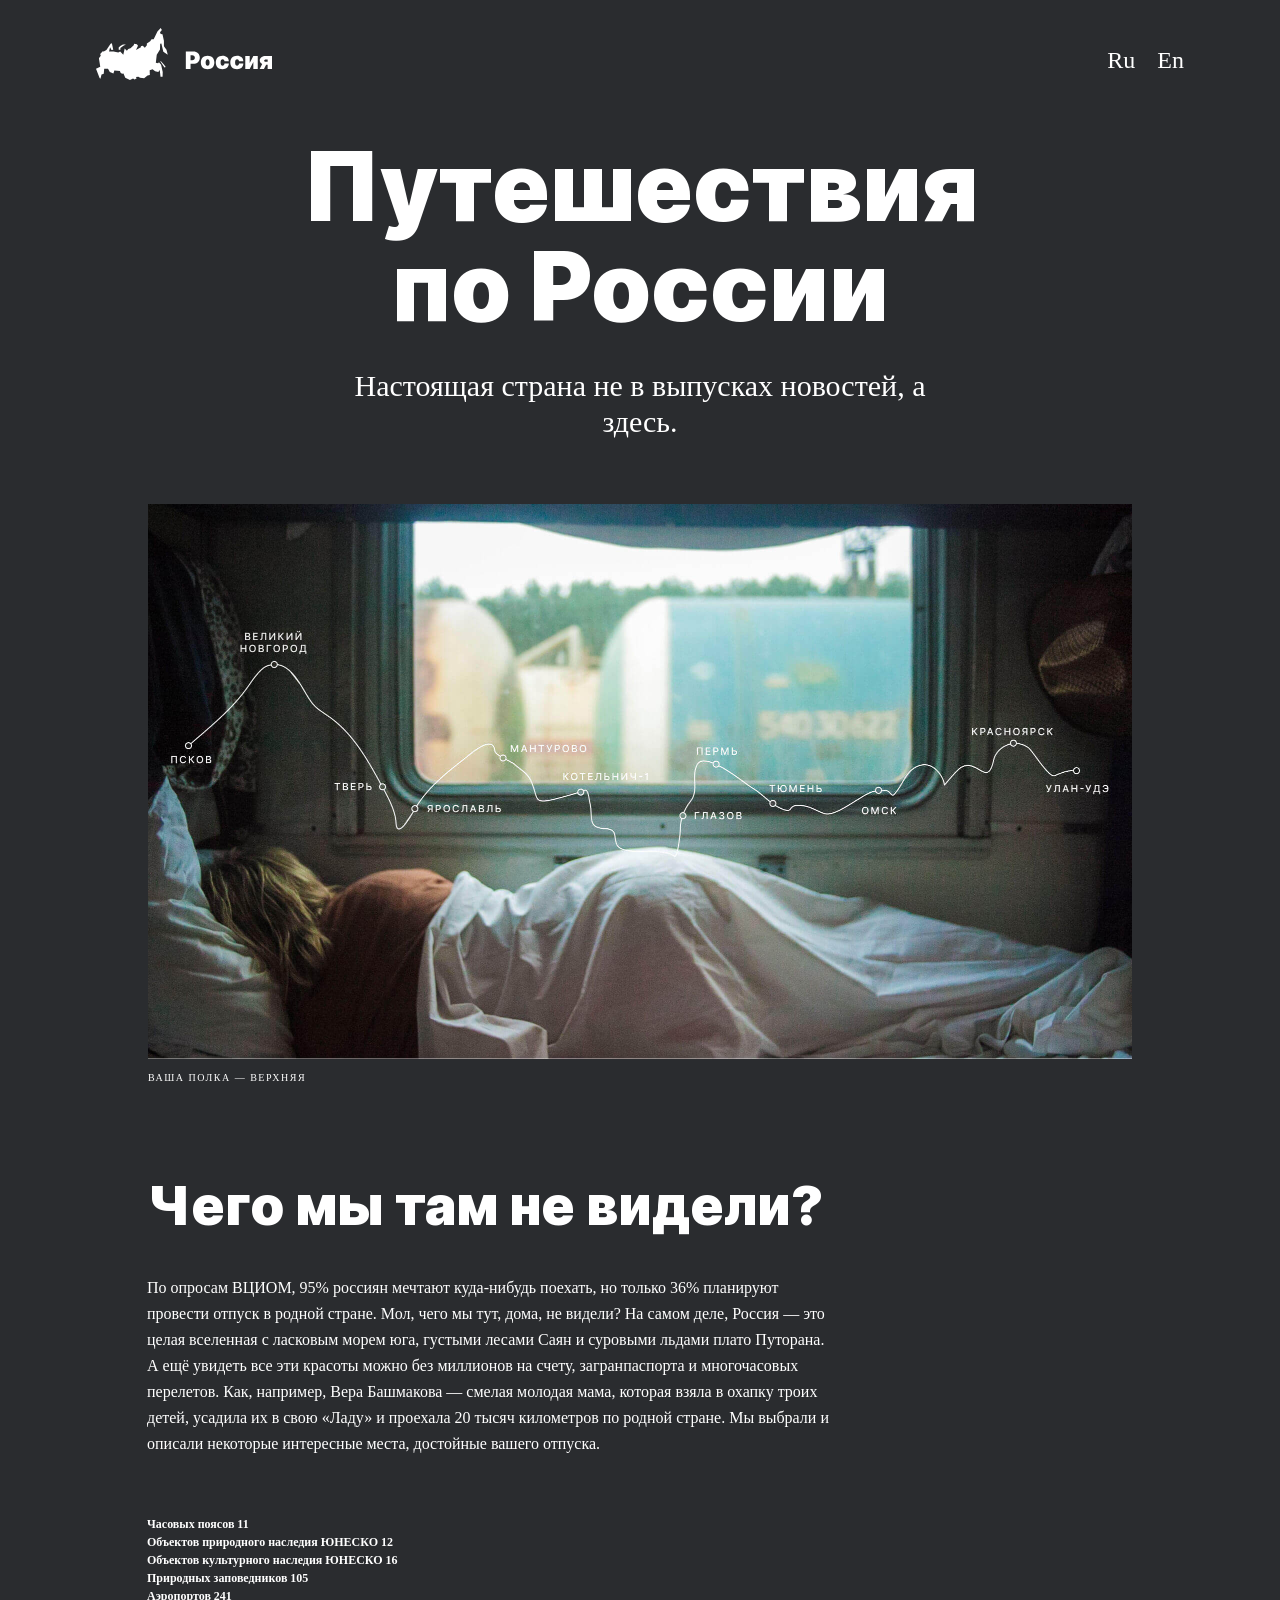
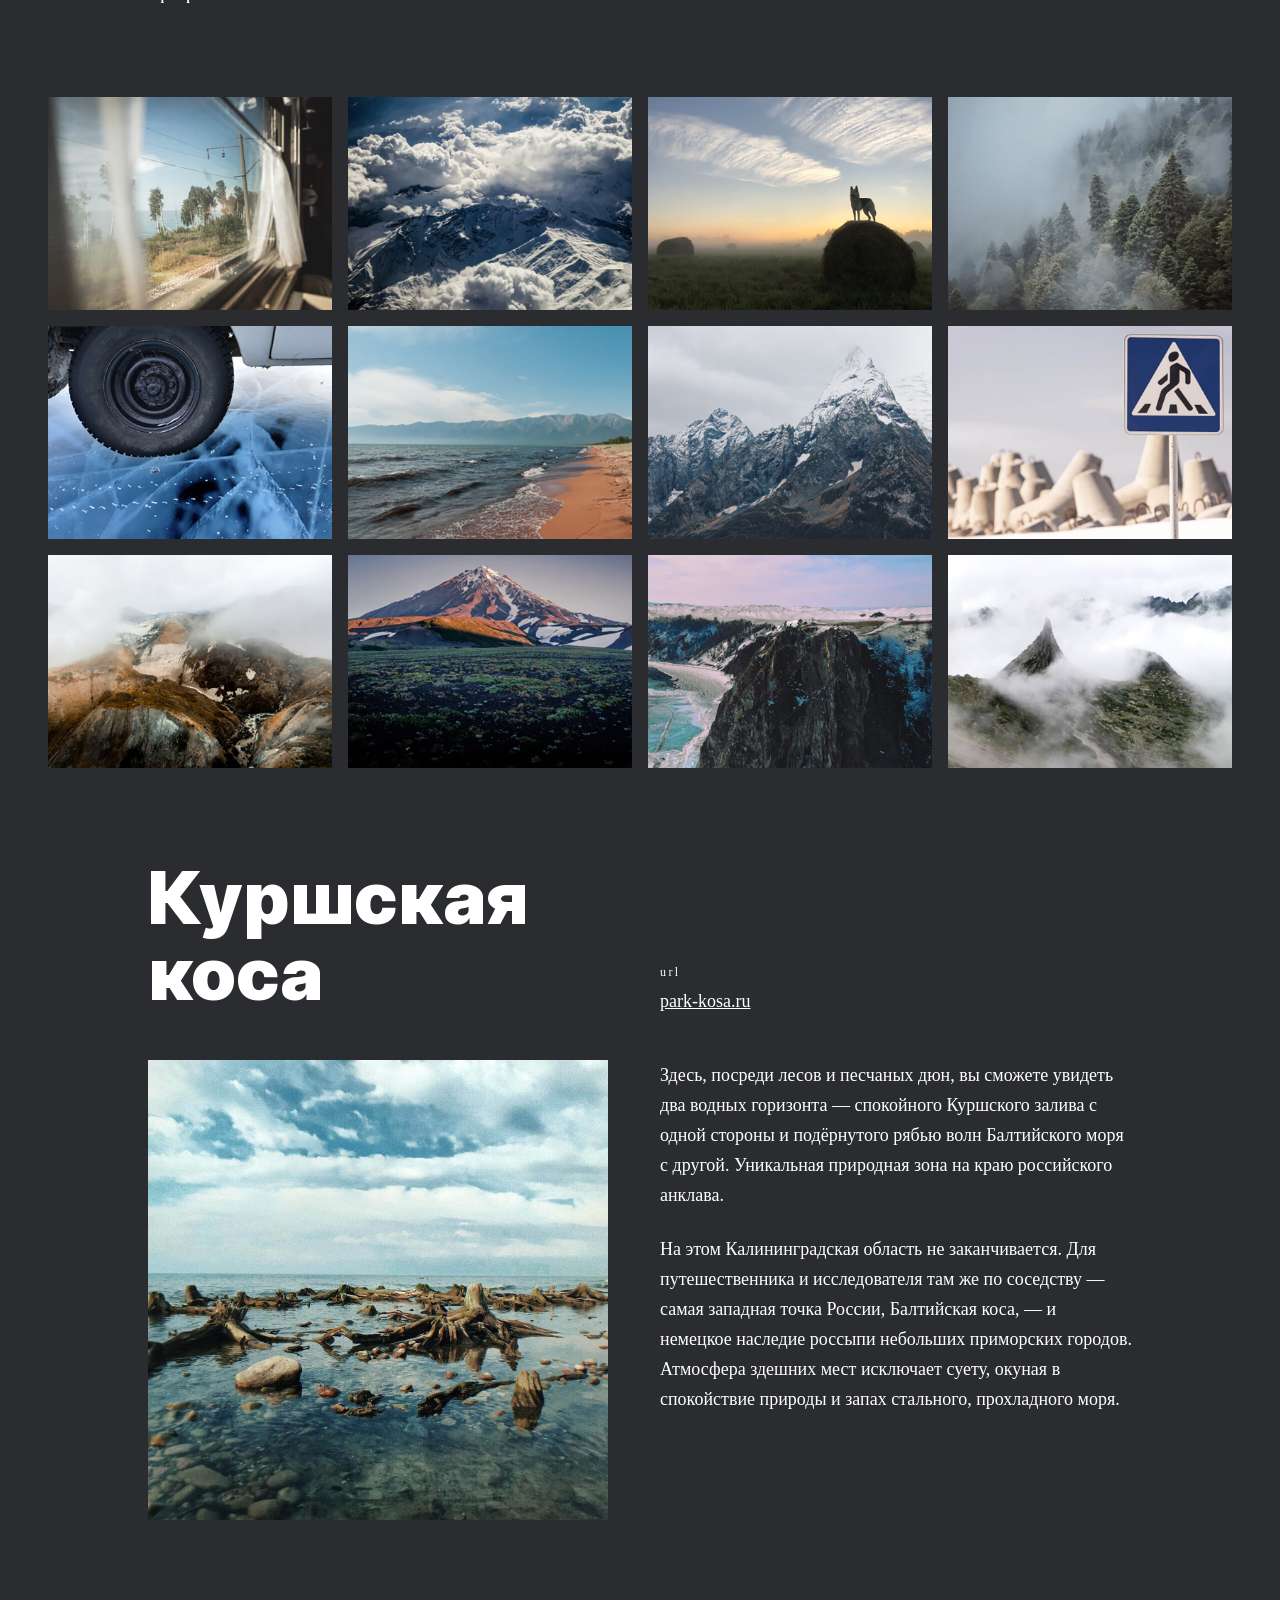
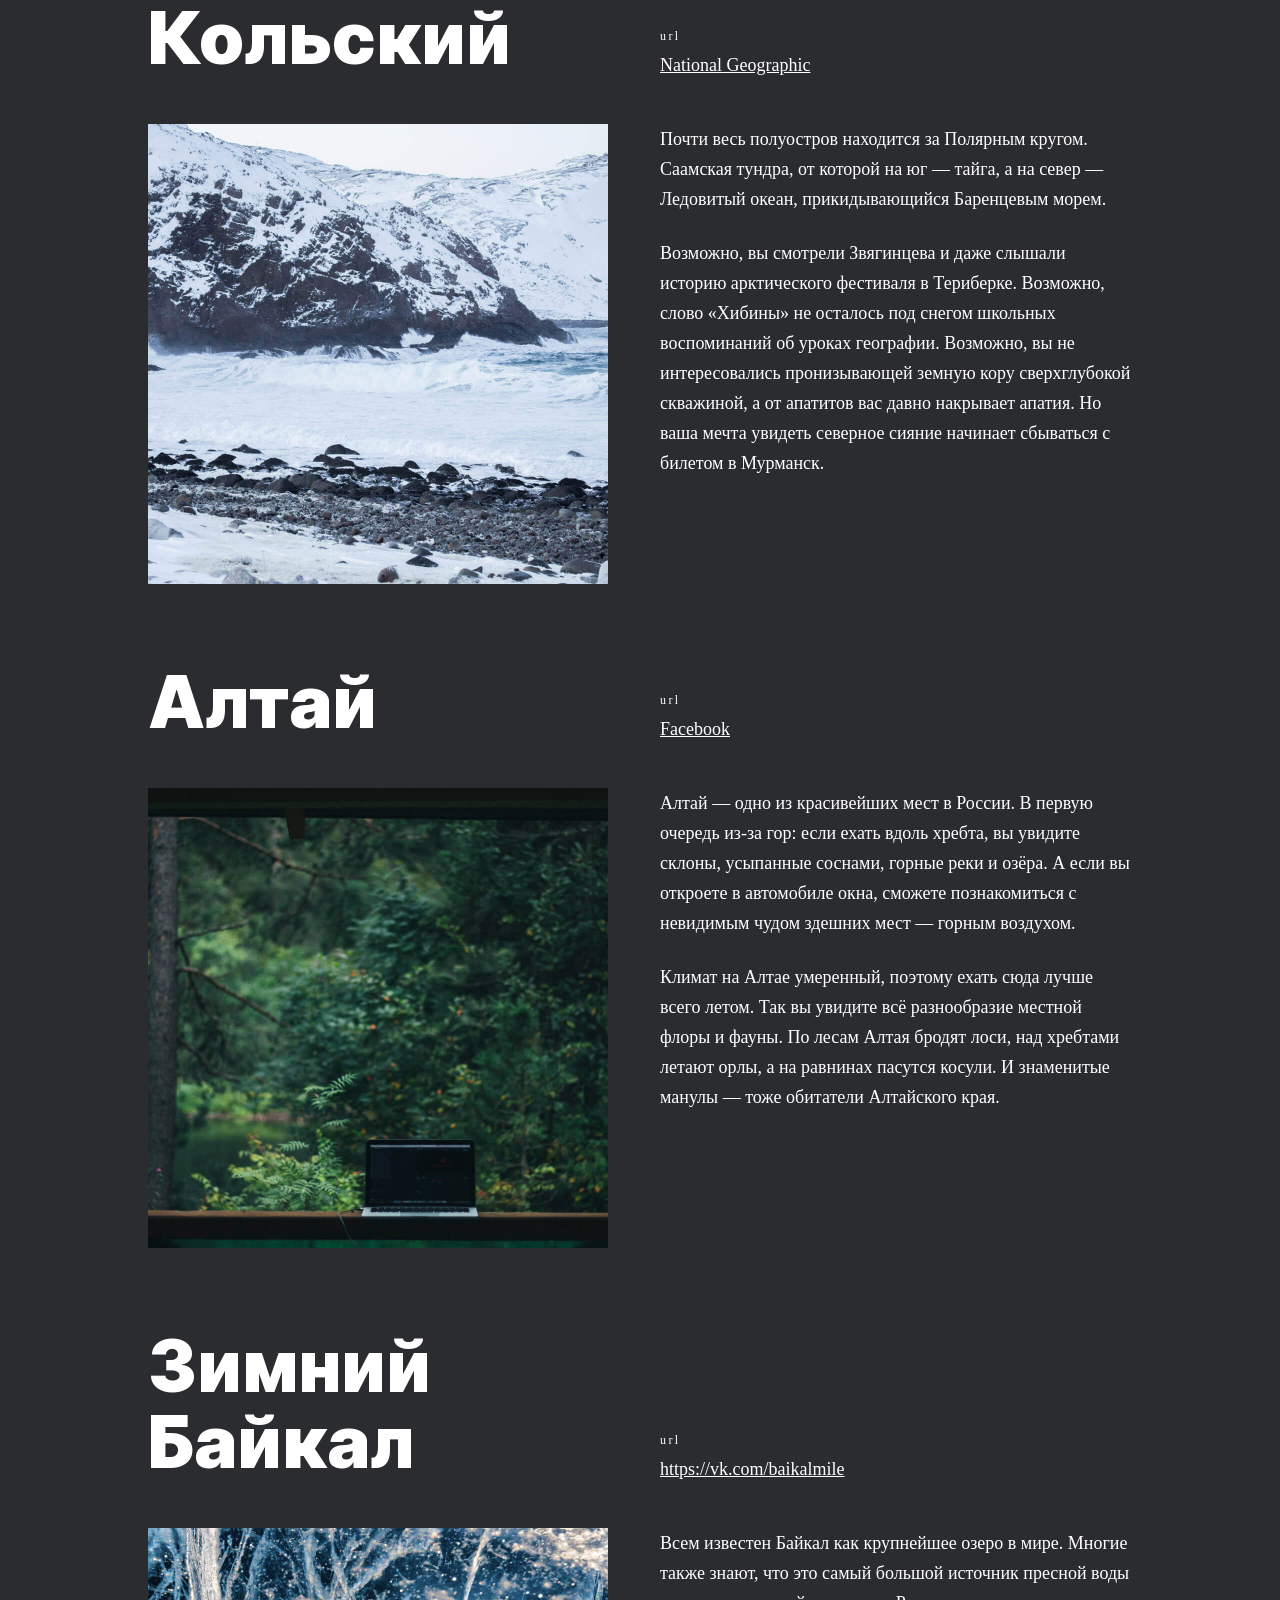
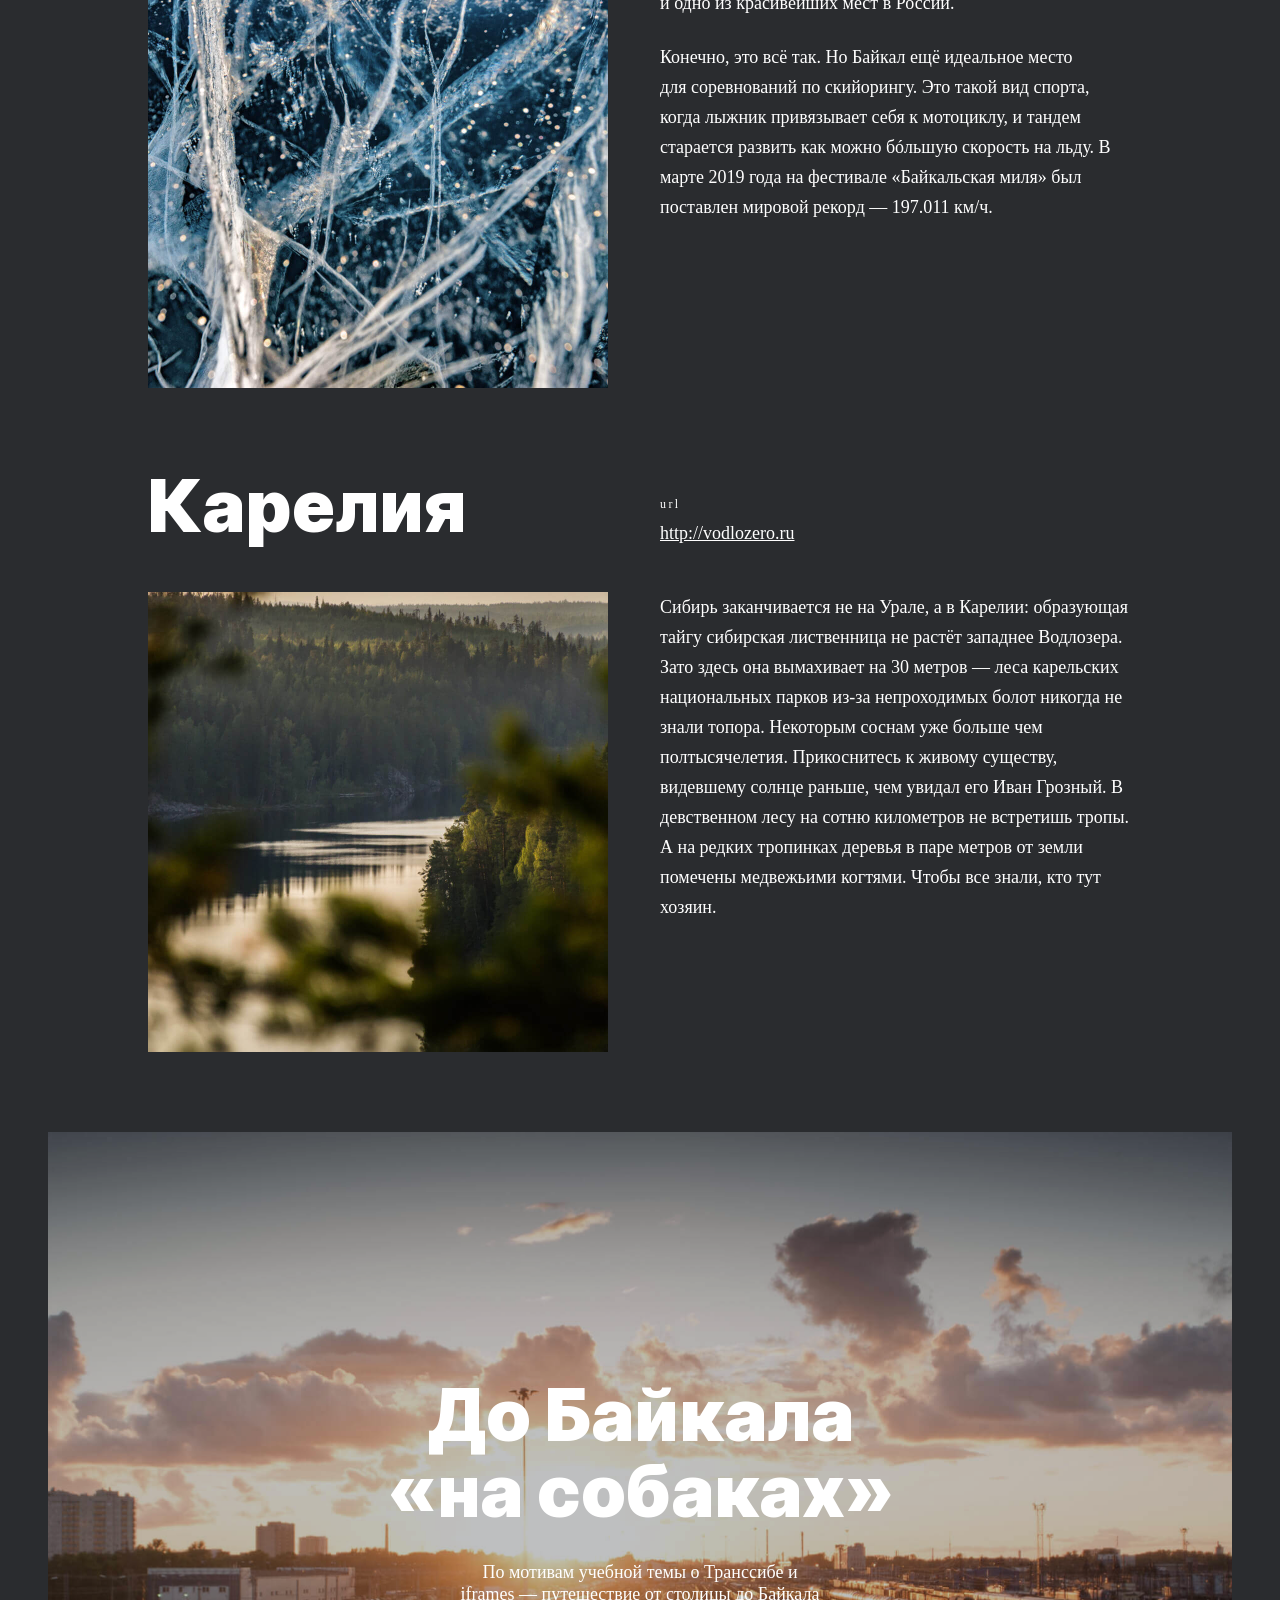
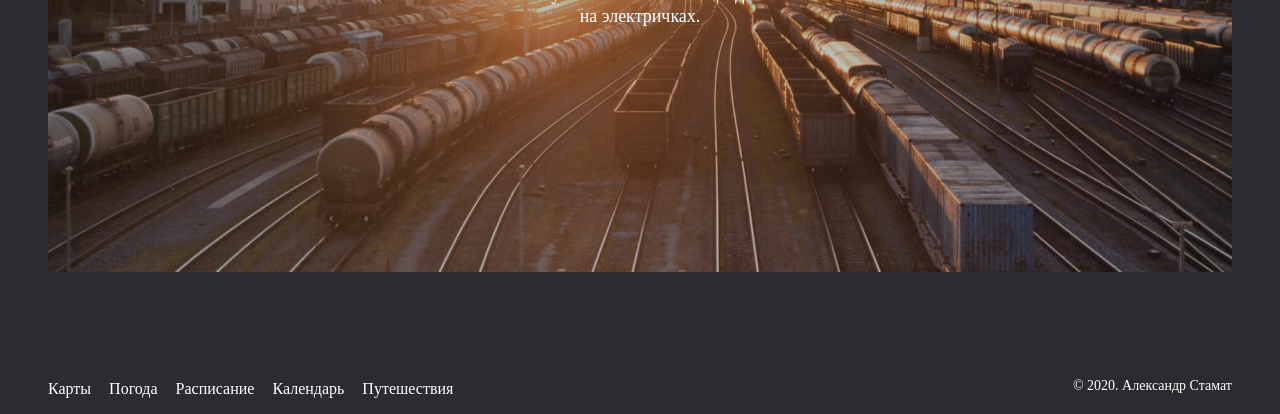
==== index.html @ 0b41b9a1 "finished the desktop version" ====
<!DOCTYPE html>
<html lang="ru">
<head>
  <meta charset="UTF-8">
  <meta name="viewport" content="width=device-width, initial-scale=1.0">
  <link rel="stylesheet" href="./pages/index.css">
  <title>Document</title>
</head>
<body >
  <div class="page">
    <header class="header">
      <img src="./images/header-logo.svg" alt="Россия" class="header__logo">
      <div class="header__lang-links">
        <a class="header__lang-link" href="#">Ru</a>
        <a class="header__lang-link" href="#">En</a>
      </div>
    </header>
    <section class="lead">
      <h1 class="lead__title">Путешествия по России</h1>
      <p class="lead__subtitle">Настоящая страна не в выпусках новостей, а здесь.</p>
      <img src="./images/lead-polka.jpg" alt="Карта" class="lead__image">
      <p class="lead__caption">ваша полка — верхняя</p>
    </section>
    <section class="intro">
      <h2 class="intro__title">Чего мы там не видели?</h2>
      <p class="intro__text">По опросам ВЦИОМ, 95% россиян мечтают куда-нибудь поехать, но только 36% планируют провести отпуск в родной стране. Мол, чего мы тут, дома, не видели? На самом деле, Россия — это целая вселенная с ласковым морем юга, густыми лесами Саян и суровыми льдами плато Путорана. А ещё увидеть все эти красоты можно без миллионов на счету, загранпаспорта и многочасовых перелетов. Как, например, Вера Башмакова — смелая молодая мама, которая взяла в охапку троих детей, усадила их в свою «Ладу» и проехала 20 тысяч километров по родной стране. Мы выбрали и описали некоторые интересные места, достойные вашего отпуска.</p>
      <ul class="intro__list">
        <li>Часовых поясов 11</li>
        <li>Объектов природного наследия ЮНЕСКО 12</li>
        <li>Объектов культурного наследия ЮНЕСКО 16</li>
        <li>Природных заповедников 105</li>
        <li>Аэропортов 241</li>
      </ul>
    </section>
    <section class="photo-grid">
      <img src="./images/1.jpg" alt="Поезд" class="photo-grid__item">
      <img src="./images/2.jpg" alt="Облака" class="photo-grid__item">
      <img src="./images/3.jpg" alt="Поле" class="photo-grid__item">
      <img src="./images/4.jpg" alt="Леса" class="photo-grid__item">
      <img src="./images/5.jpg" alt="Лед" class="photo-grid__item">
      <img src="./images/6.jpg" alt="Море" class="photo-grid__item">
      <img src="./images/7.jpg" alt="Снежные горы" class="photo-grid__item">
      <img src="./images/8.jpg" alt="Знак" class="photo-grid__item">
      <img src="./images/9.jpg" alt="Горы в тумане" class="photo-grid__item">
      <img src="./images/10.jpg" alt="Высокая гора" class="photo-grid__item">
      <img src="./images/11.jpg" alt="Байкал" class="photo-grid__item">
      <img src="./images/12.jpg" alt="Туман" class="photo-grid__item">
    </section>
    <section class="places">

      <article class="place">
          <h2 class="place__title">Куршская коса</h2>
          <div class="place__website">
            <p class="place__url-heading">url</p>
            <a class="place__link" href="http://park-kosa.ru">park-kosa.ru</a>
          </div>
          <img class="place__image" src="./images/place-kosa.jpg" alt="Коса">
          <div class="place__paragraphs">
            <p class="place__paragraph">Здесь, посреди лесов и песчаных дюн, вы сможете увидеть два водных горизонта — спокойного Куршского залива с одной стороны и подёрнутого рябью волн Балтийского моря с другой. Уникальная природная зона на краю российского анклава.</p>
            <p class="place__paragraph">На этом Калининградская область не заканчивается. Для путешественника и исследователя там же по соседству — самая западная точка России, Балтийская коса, — и немецкое наследие россыпи небольших приморских городов. Атмосфера здешних мест исключает суету, окуная в спокойствие природы и запах стального, прохладного моря.</p>
          </div>
      </article>
 
      <article class="place">
        <h2 class="place__title">Кольский</h2>
        <div class="place__website">
          <p class="place__url-heading">url</p>
          <a class="place__link" href="https://yourshot.nationalgeographic.com/photos/?keywords=kolskiy">National Geographic</a>
        </div>
        <img class="place__image" src="./images/place-kolsky.jpg" alt="Кольский">
        <div class="place__paragraphs">
          <p class="place__paragraph">Почти весь полуостров находится за Полярным кругом. Саамская тундра, от которой на юг — тайга, а на север — Ледовитый океан, прикидывающийся Баренцевым морем.</p>
          <p class="place__paragraph">Возможно, вы смотрели Звягинцева и даже слышали историю арктического фестиваля в Териберке. Возможно, слово «Хибины» не осталось под снегом школьных воспоминаний об уроках географии. Возможно, вы не интересовались пронизывающей земную кору сверхглубокой скважиной, а от апатитов вас давно накрывает апатия. Но ваша мечта увидеть северное сияние начинает сбываться с билетом в Мурманск.</p>
        </div>
      </article>

      <article class="place">
        <h2 class="place__title">Алтай</h2>
        <div class="place__website">
          <p class="place__url-heading">url</p>
          <a class="place__link" href="https://www.facebook.com/vera.bashmakova/posts/10156011613718822">Facebook</a>
        </div>
        <img class="place__image" src="./images/place-altai.jpg" alt="Алтай">
        <div class="place__paragraphs">
          <p class="place__paragraph">Алтай — одно из красивейших мест в России. В первую очередь из-за гор: если ехать вдоль хребта, вы увидите склоны, усыпанные соснами, горные реки и озёра. А если вы откроете в автомобиле окна, сможете познакомиться с невидимым чудом здешних мест — горным воздухом.</p>
          <p class="place__paragraph">Климат на Алтае умеренный, поэтому ехать сюда лучше всего летом. Так вы увидите всё разнообразие местной флоры и фауны. По лесам Алтая бродят лоси, над хребтами летают орлы, а на равнинах пасутся косули. И знаменитые манулы — тоже обитатели Алтайского края.</p>
        </div>
        
      </article>

      <article class="place">
        <h2 class="place__title">Зимний Байкал</h2>
        <div class="place__website">
          <p class="place__url-heading">url</p>
          <a class="place__link" href="https://vk.com/baikalmile">https://vk.com/baikalmile</a>
        </div>
        <img class="place__image" src="./images/place-winter-baikal.jpg" alt="Зимний Байкал">
        <div class="place__paragraphs">
          <p class="place__paragraph">Всем известен Байкал как крупнейшее озеро в мире. Многие также знают, что это самый большой источник пресной воды и одно из красивейших мест в России.</p>
          <p class="place__paragraph">Конечно, это всё так. Но Байкал ещё идеальное место для соревнований по скийорингу. Это такой вид спорта, когда лыжник привязывает себя к мотоциклу, и тандем старается развить как можно бóльшую скорость на льду. В марте 2019 года на фестивале «Байкальская миля» был поставлен мировой рекорд — 197.011 км/ч.</p>
        </div>
      </article>

      <article class="place">
        <h2 class="place__title">Карелия</h2>
        <div class="place__website">
          <p class="place__url-heading">url</p>
          <a class="place__link" href="http://vodlozero.ru">http://vodlozero.ru</a>
        </div>
        <img class="place__image" src="./images/place-karelia.jpg" alt="Карелия">
        <div class="place__paragraphs">
          <p class="place__paragraph">Сибирь заканчивается не на Урале, а в Карелии: образующая тайгу сибирская лиственница не растёт западнее Водлозера. Зато здесь она вымахивает на 30 метров — леса карельских национальных парков из-за непроходимых болот никогда не знали топора. Некоторым соснам уже больше чем полтысячелетия. Прикоснитесь к живому существу, видевшему солнце раньше, чем увидал его Иван Грозный. В девственном лесу на сотню километров не встретишь тропы. А на редких тропинках деревья в паре метров от земли помечены медвежьими когтями. Чтобы все знали, кто тут хозяин.</p>
        </div>
      </article>

    </section> 
    <section class="cover">
      <div class="cover__background">
        <a class="cover__link" href="https://stampsy.com/na-elektrichkakh-do-baikala"><h2 class="cover__title">До Байкала «на собаках»</h2>
        <p class="cover__subtitle">По мотивам учебной темы о Транссибе и iframes — путешествие от столицы до Байкала на электричках.</p></a>
      </div>
    </section>
    <footer class="footer">
      <ul class="footer__links">
        <li><a href="https://yandex.ru/maps" class="footer__link">Карты</a></li>
        <li><a href="https://yandex.ru/pogoda" class="footer__link">Погода</a></li>
        <li><a href="https://rasp.yandex.ru" class="footer__link">Расписание</a></li>
        <li><a href="https://calendar.yandex.ru" class="footer__link">Календарь</a></li>
        <li><a href="https://travel.yandex.ru" class="footer__link">Путешествия</a></li>
      </ul>
      <p class="footer__copyright">© 2020. Александр Стамат</p>
    </footer>
  </div>
</body>
</html>
---- pages/index.css ----
@import url(../vendor/normalize.css);
@import url(../blocks/cover/cover.css);
@import url(../blocks/footer/footer.css);
@import url(../blocks/header/header.css);
@import url(../blocks/intro/intro.css);
@import url(../blocks/lead/lead.css);
@import url(../blocks/page/page.css);
@import url(../blocks/photo-grid/photo-grid.css);
@import url(../blocks/place/place.css);
@import url(../blocks/places/places.css);
@import url(../vendor/fonts/fonts.css);
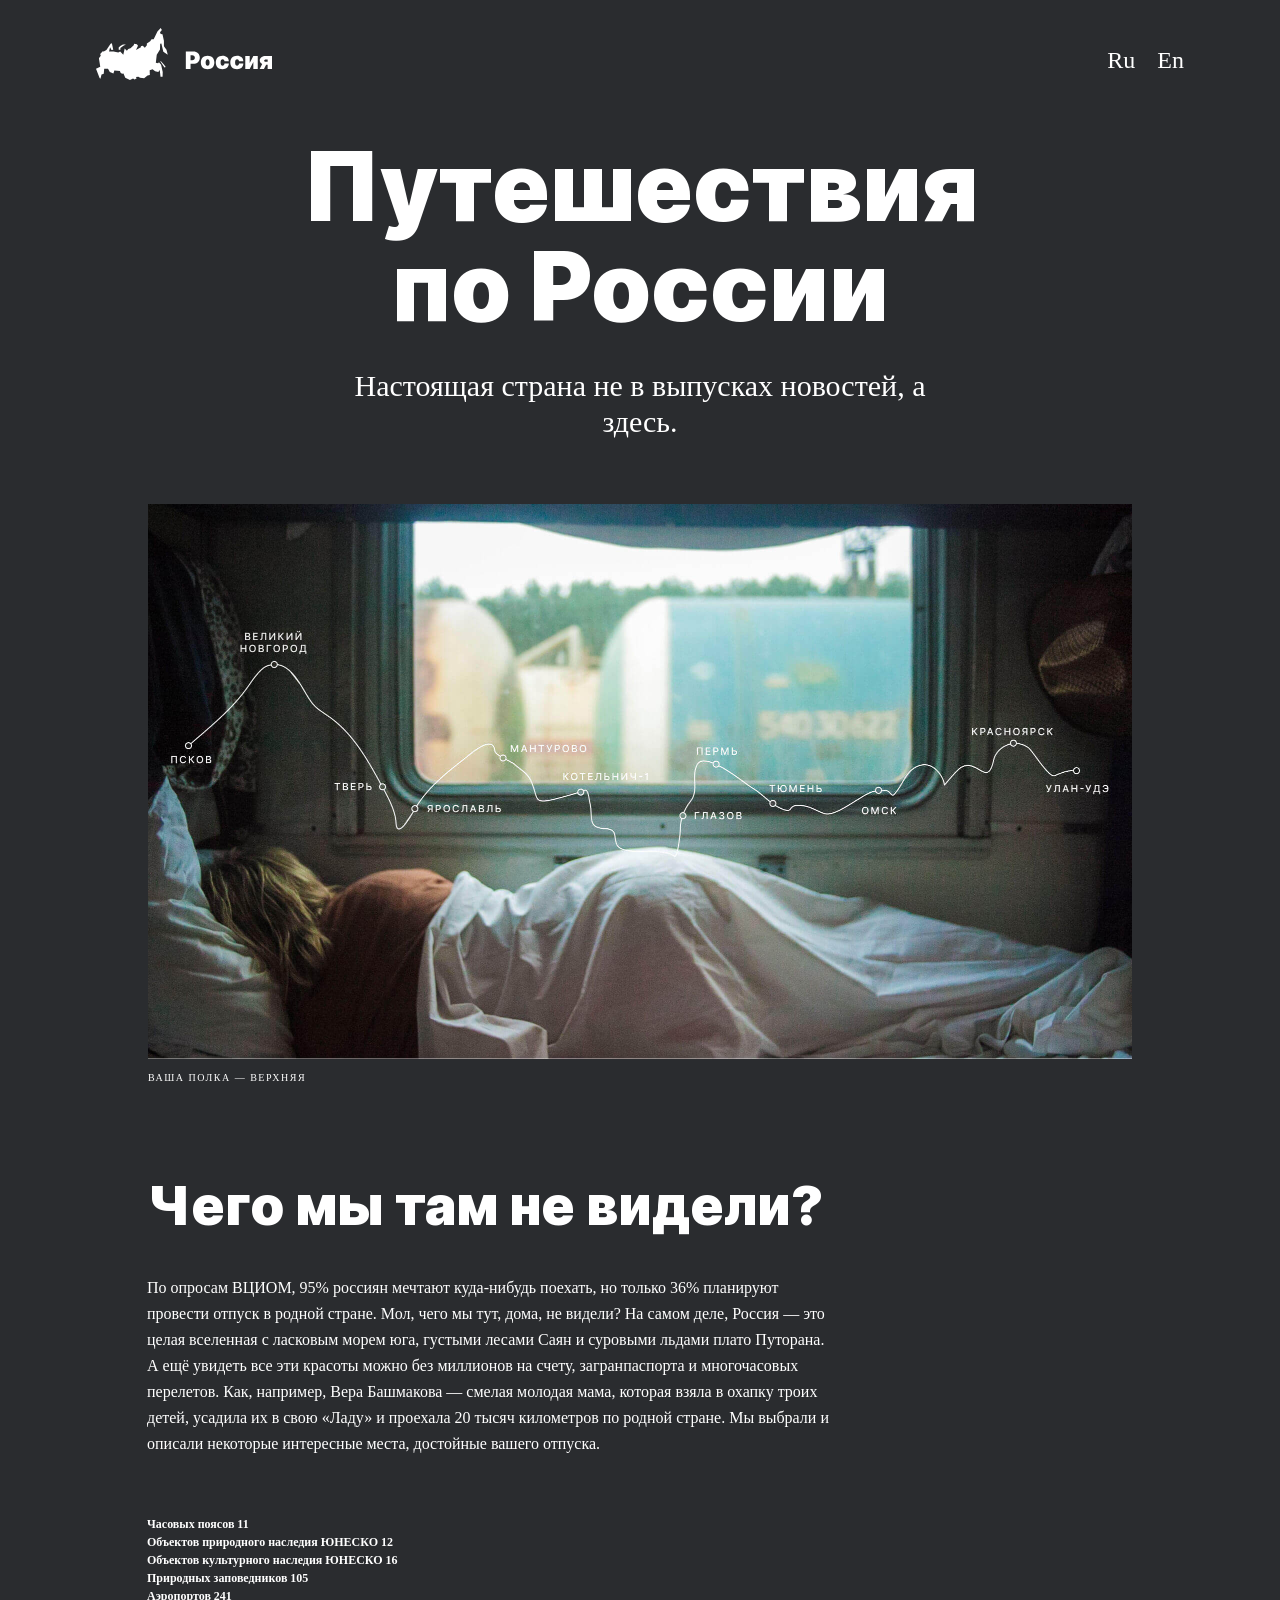
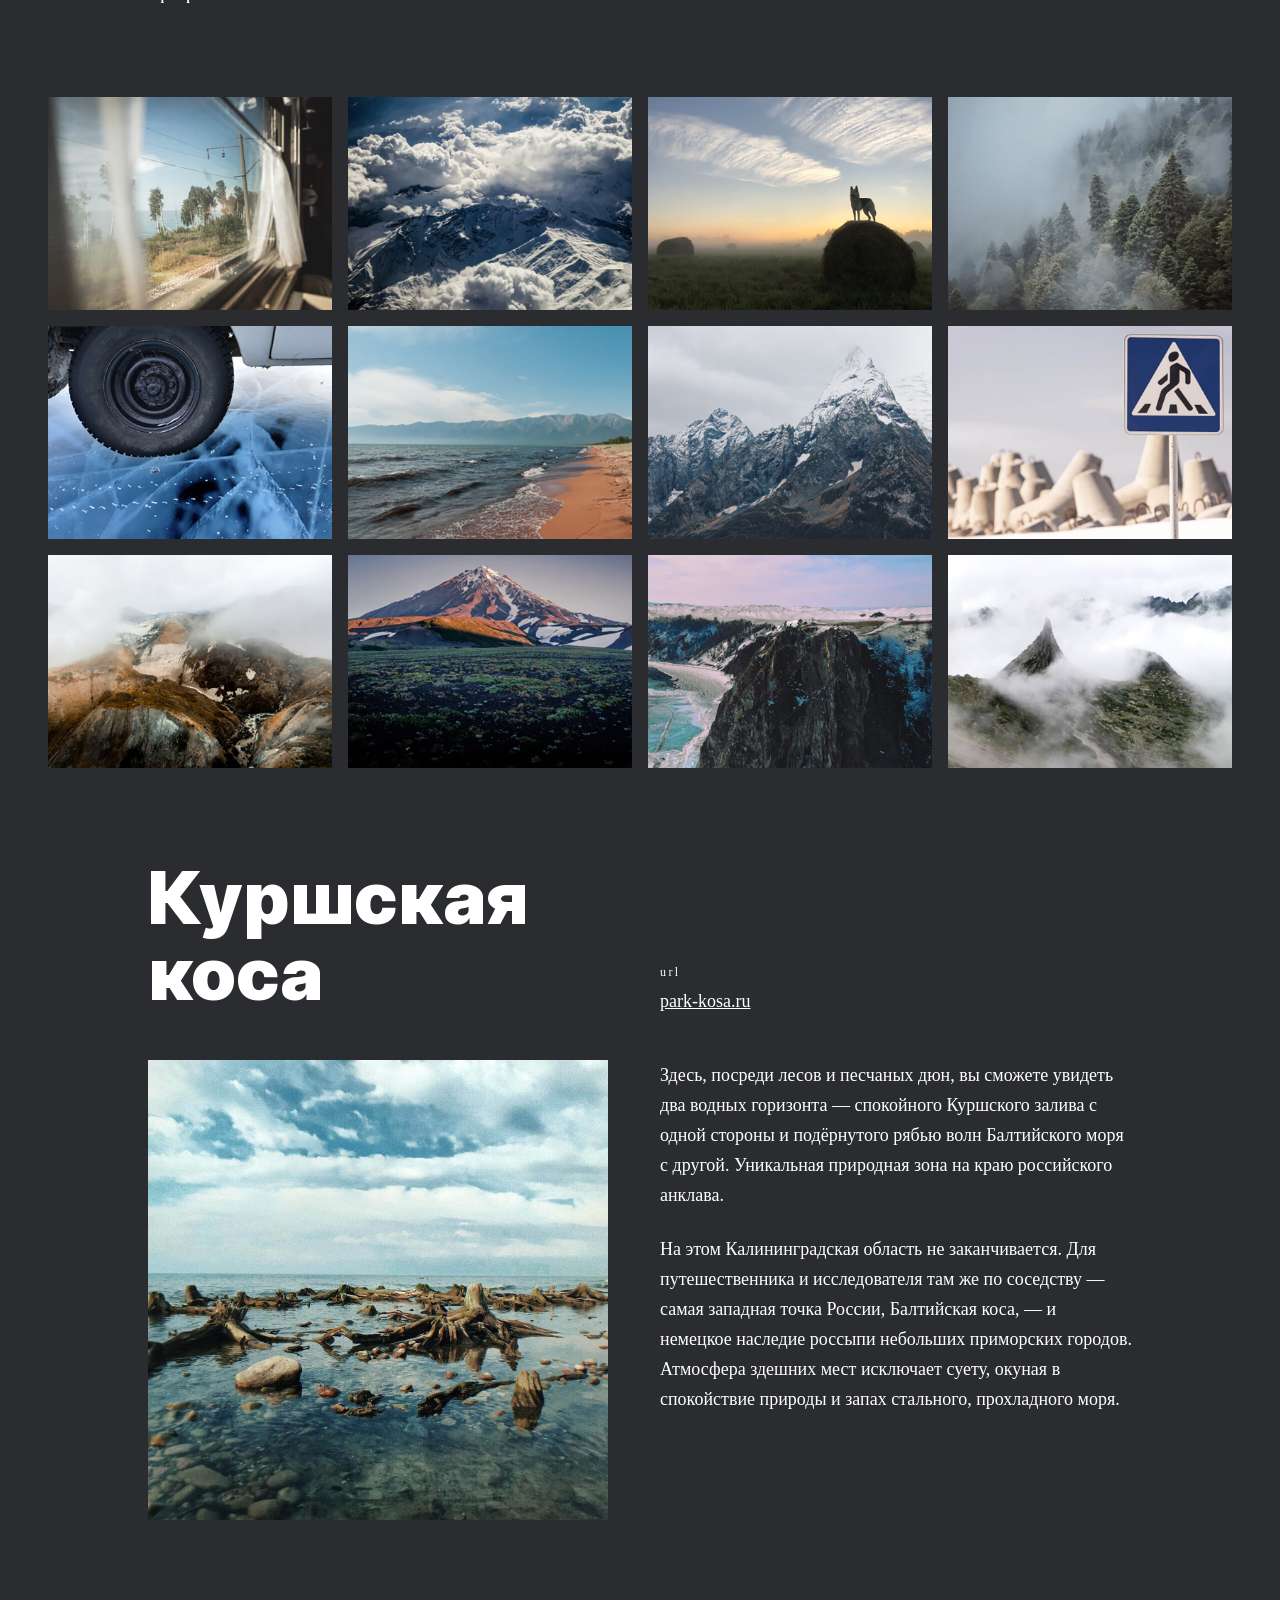
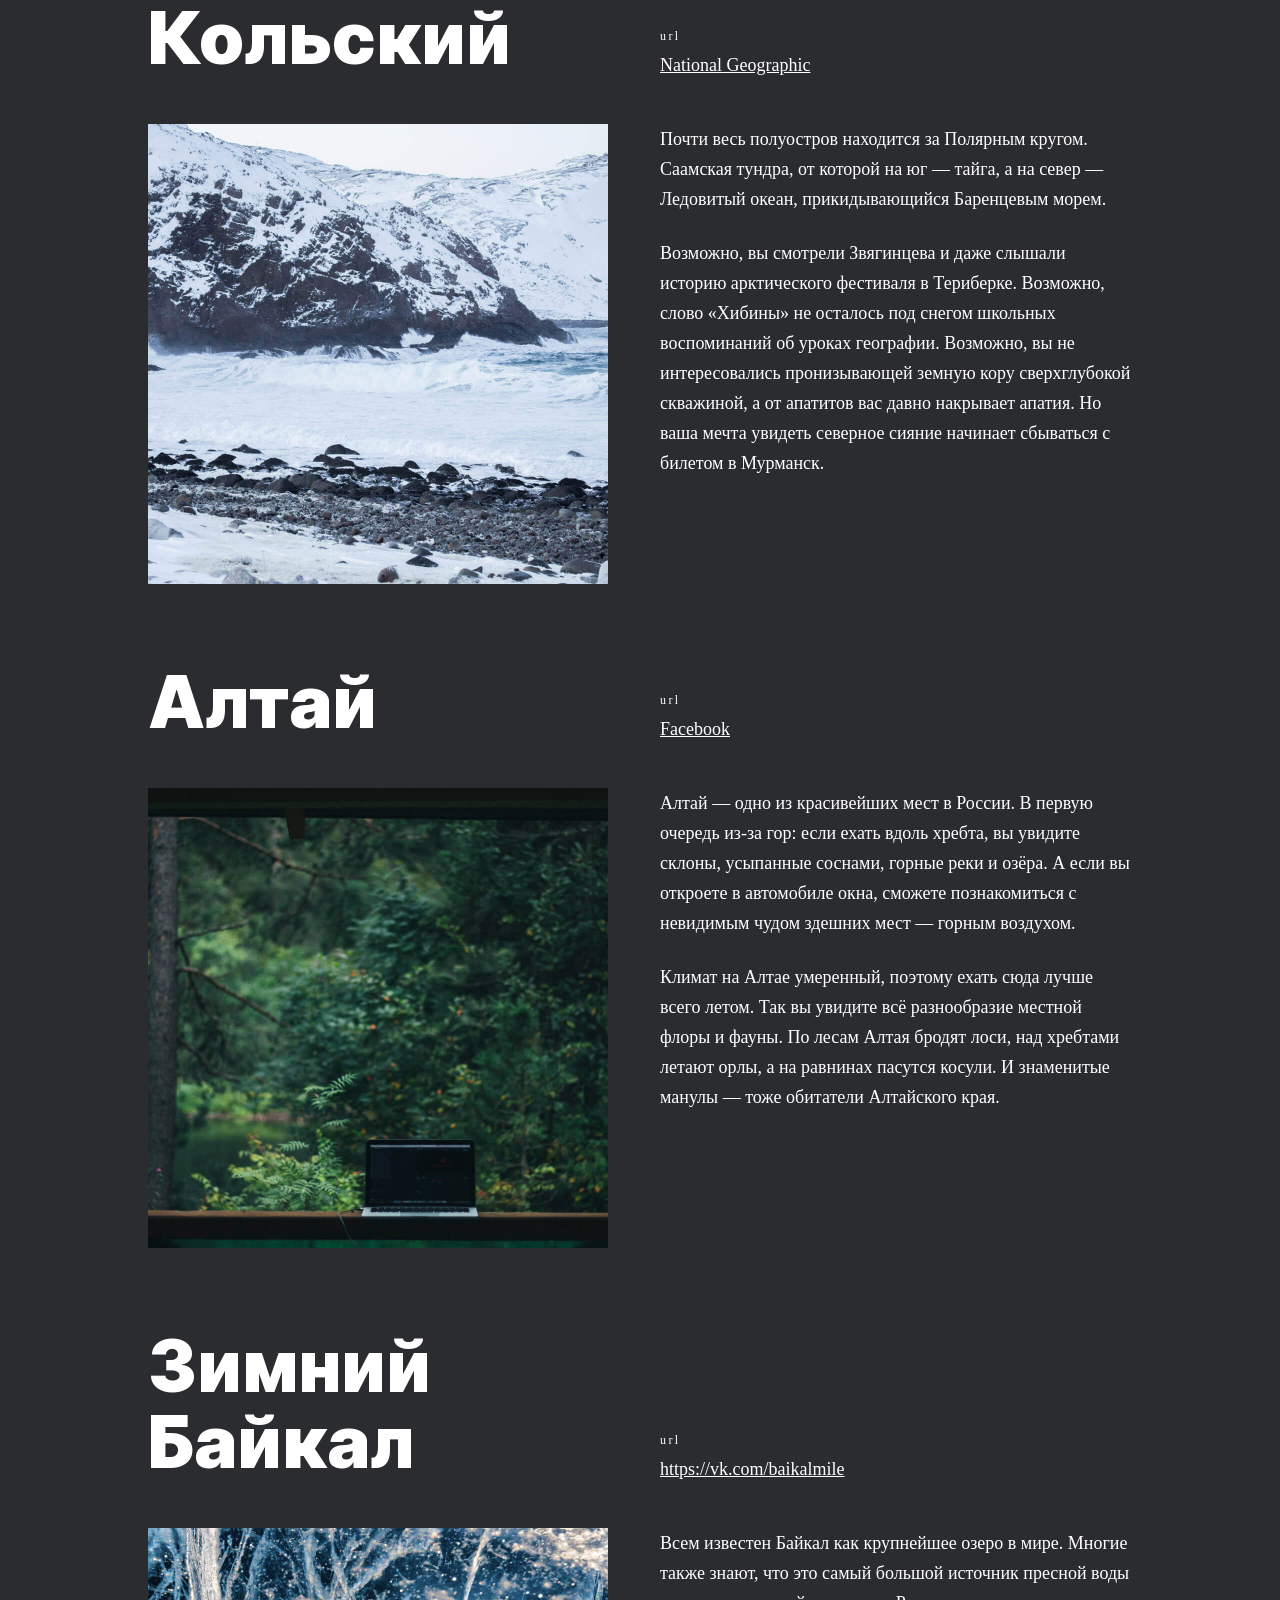
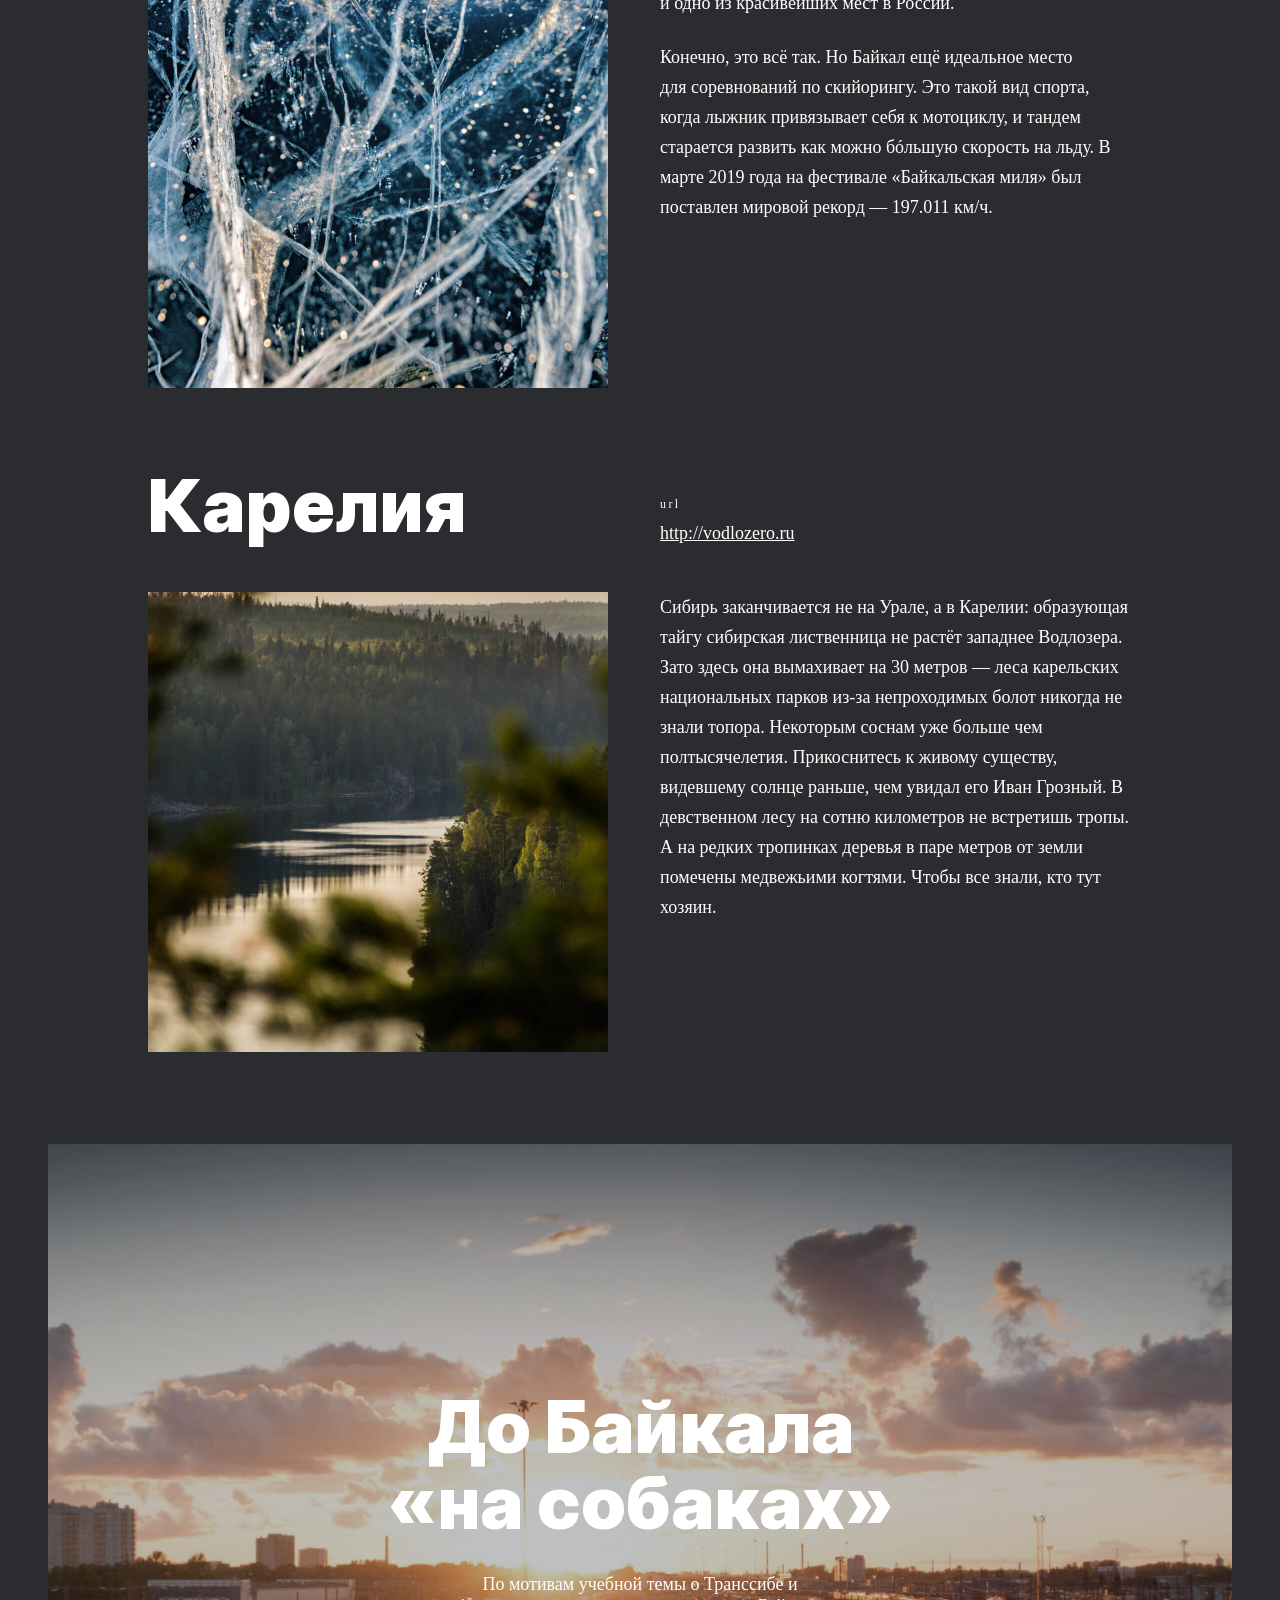
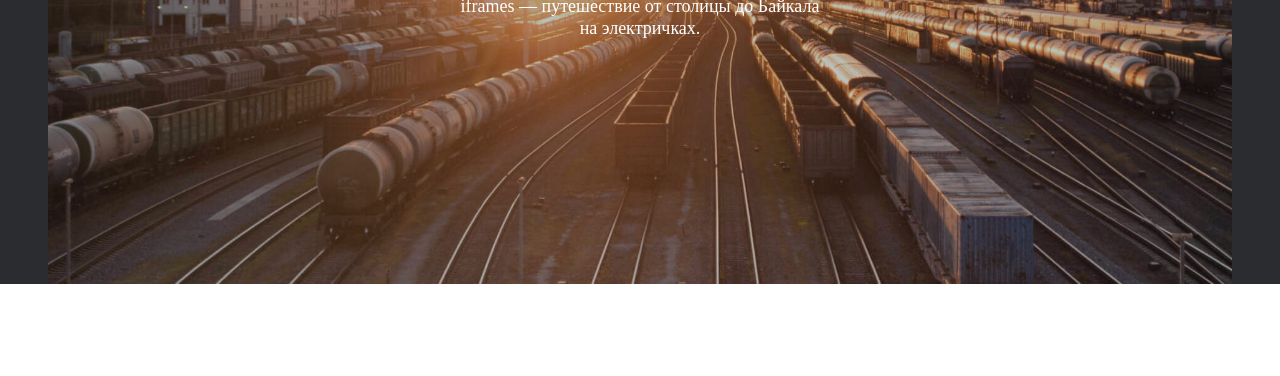
==== commit 092bf57c: "added nojekyll" ====
--- a/index.html
+++ b/index.html
@@ -47,8 +47,7 @@
       <img src="./images/12.jpg" alt="Туман" class="photo-grid__item">
     </section>
     <section class="places">
-
-      <article class="place">
+     <article class="place">
           <h2 class="place__title">Куршская коса</h2>
           <div class="place__website">
             <p class="place__url-heading">url</p>
@@ -112,7 +111,6 @@
           <p class="place__paragraph">Сибирь заканчивается не на Урале, а в Карелии: образующая тайгу сибирская лиственница не растёт западнее Водлозера. Зато здесь она вымахивает на 30 метров — леса карельских национальных парков из-за непроходимых болот никогда не знали топора. Некоторым соснам уже больше чем полтысячелетия. Прикоснитесь к живому существу, видевшему солнце раньше, чем увидал его Иван Грозный. В девственном лесу на сотню километров не встретишь тропы. А на редких тропинках деревья в паре метров от земли помечены медвежьими когтями. Чтобы все знали, кто тут хозяин.</p>
         </div>
       </article>
-
     </section> 
     <section class="cover">
       <div class="cover__background">
@@ -120,7 +118,7 @@
         <p class="cover__subtitle">По мотивам учебной темы о Транссибе и iframes — путешествие от столицы до Байкала на электричках.</p></a>
       </div>
     </section>
-    <footer class="footer">
+    <!-- <footer class="footer">
       <ul class="footer__links">
         <li><a href="https://yandex.ru/maps" class="footer__link">Карты</a></li>
         <li><a href="https://yandex.ru/pogoda" class="footer__link">Погода</a></li>
@@ -129,7 +127,7 @@
         <li><a href="https://travel.yandex.ru" class="footer__link">Путешествия</a></li>
       </ul>
       <p class="footer__copyright">© 2020. Александр Стамат</p>
-    </footer>
+    </footer> -->
   </div>
 </body>
 </html>
--- a/pages/index.css
+++ b/pages/index.css
@@ -9,3 +9,24 @@
 @import url(../blocks/place/place.css);
 @import url(../blocks/places/places.css);
 @import url(../vendor/fonts/fonts.css);
+
+/* @media screen and (max-width: 1024px) {
+  .photo-grid {
+    grid-template-columns: 1fr 1fr 1fr;
+  }
+  
+}
+@media screen and (max-width: 768px) {
+  .photo-grid {
+    grid-template-columns: 1fr 1fr;
+  }
+
+}
+@media screen and (max-width: 320px) {
+  .photo-grid {
+    grid-template-columns: 1fr;
+  }
+  .place {
+    grid-template-columns: 1fr;
+  }
+} */
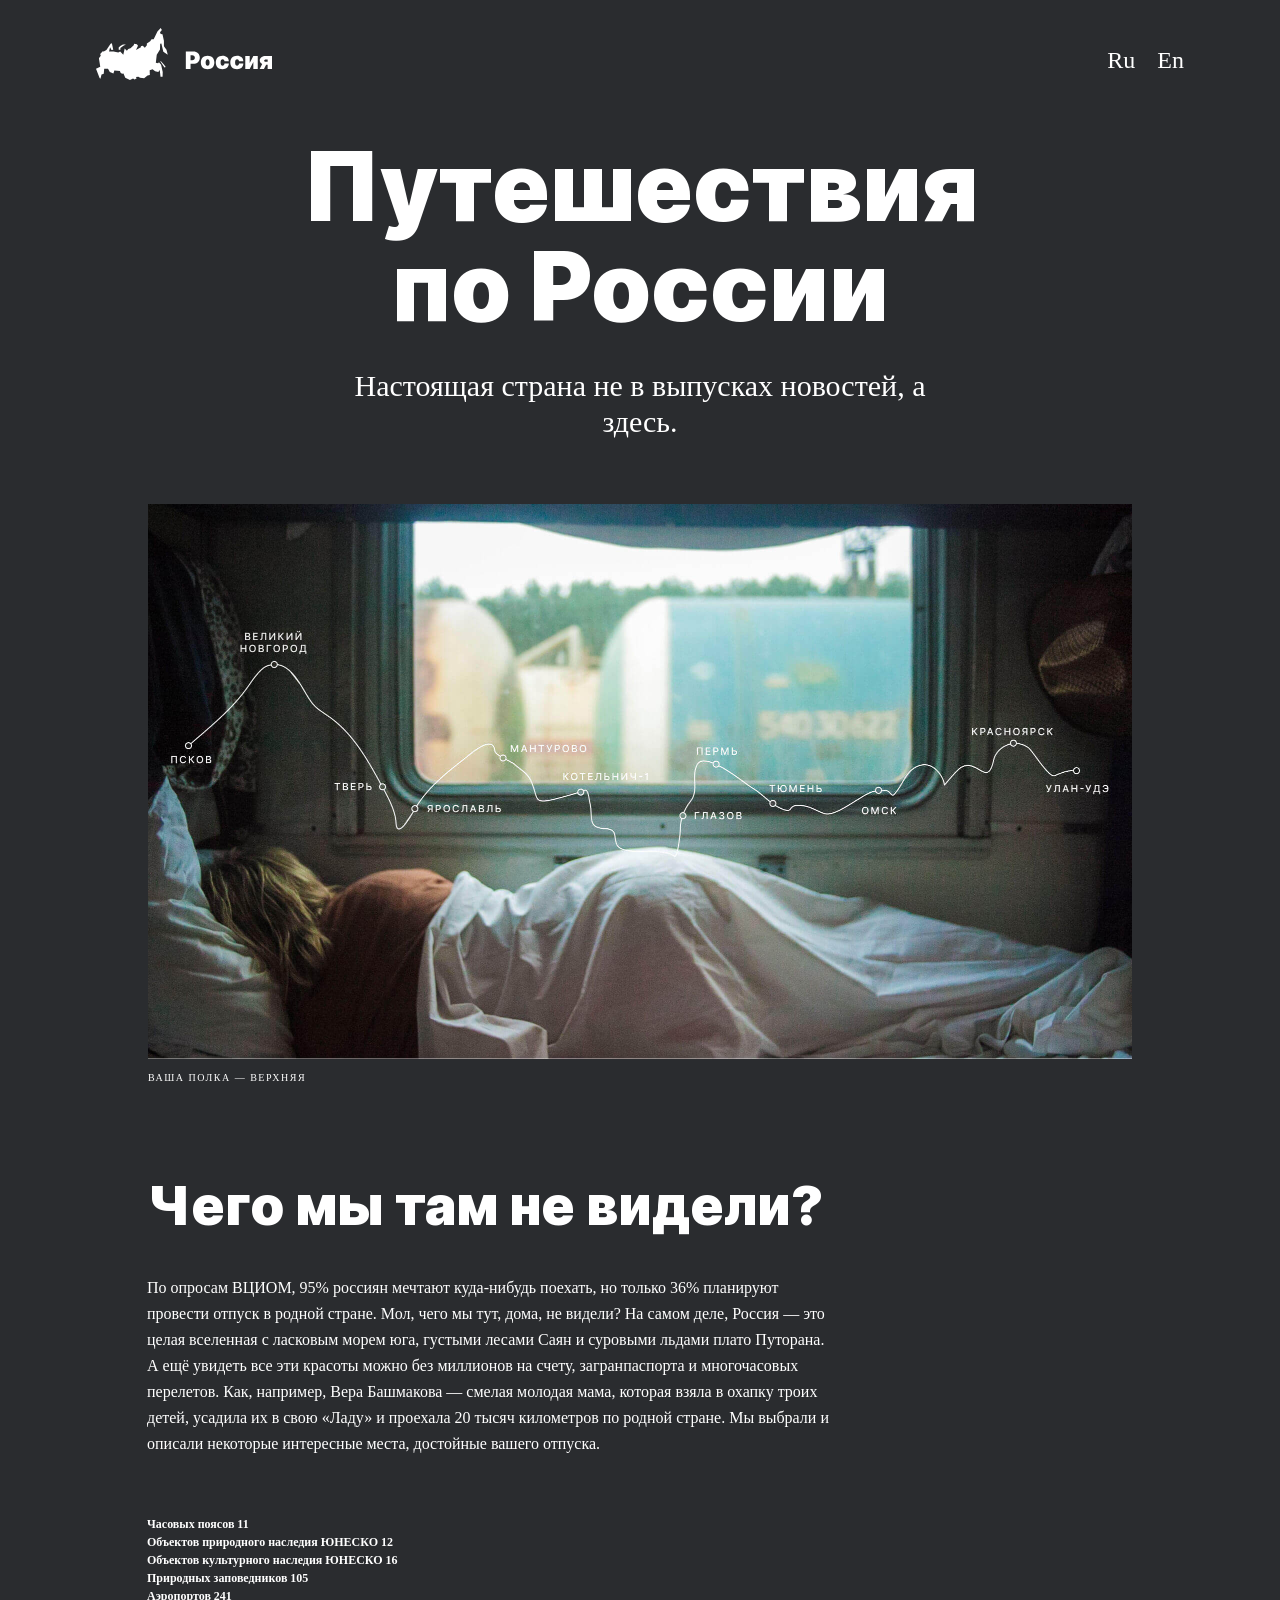
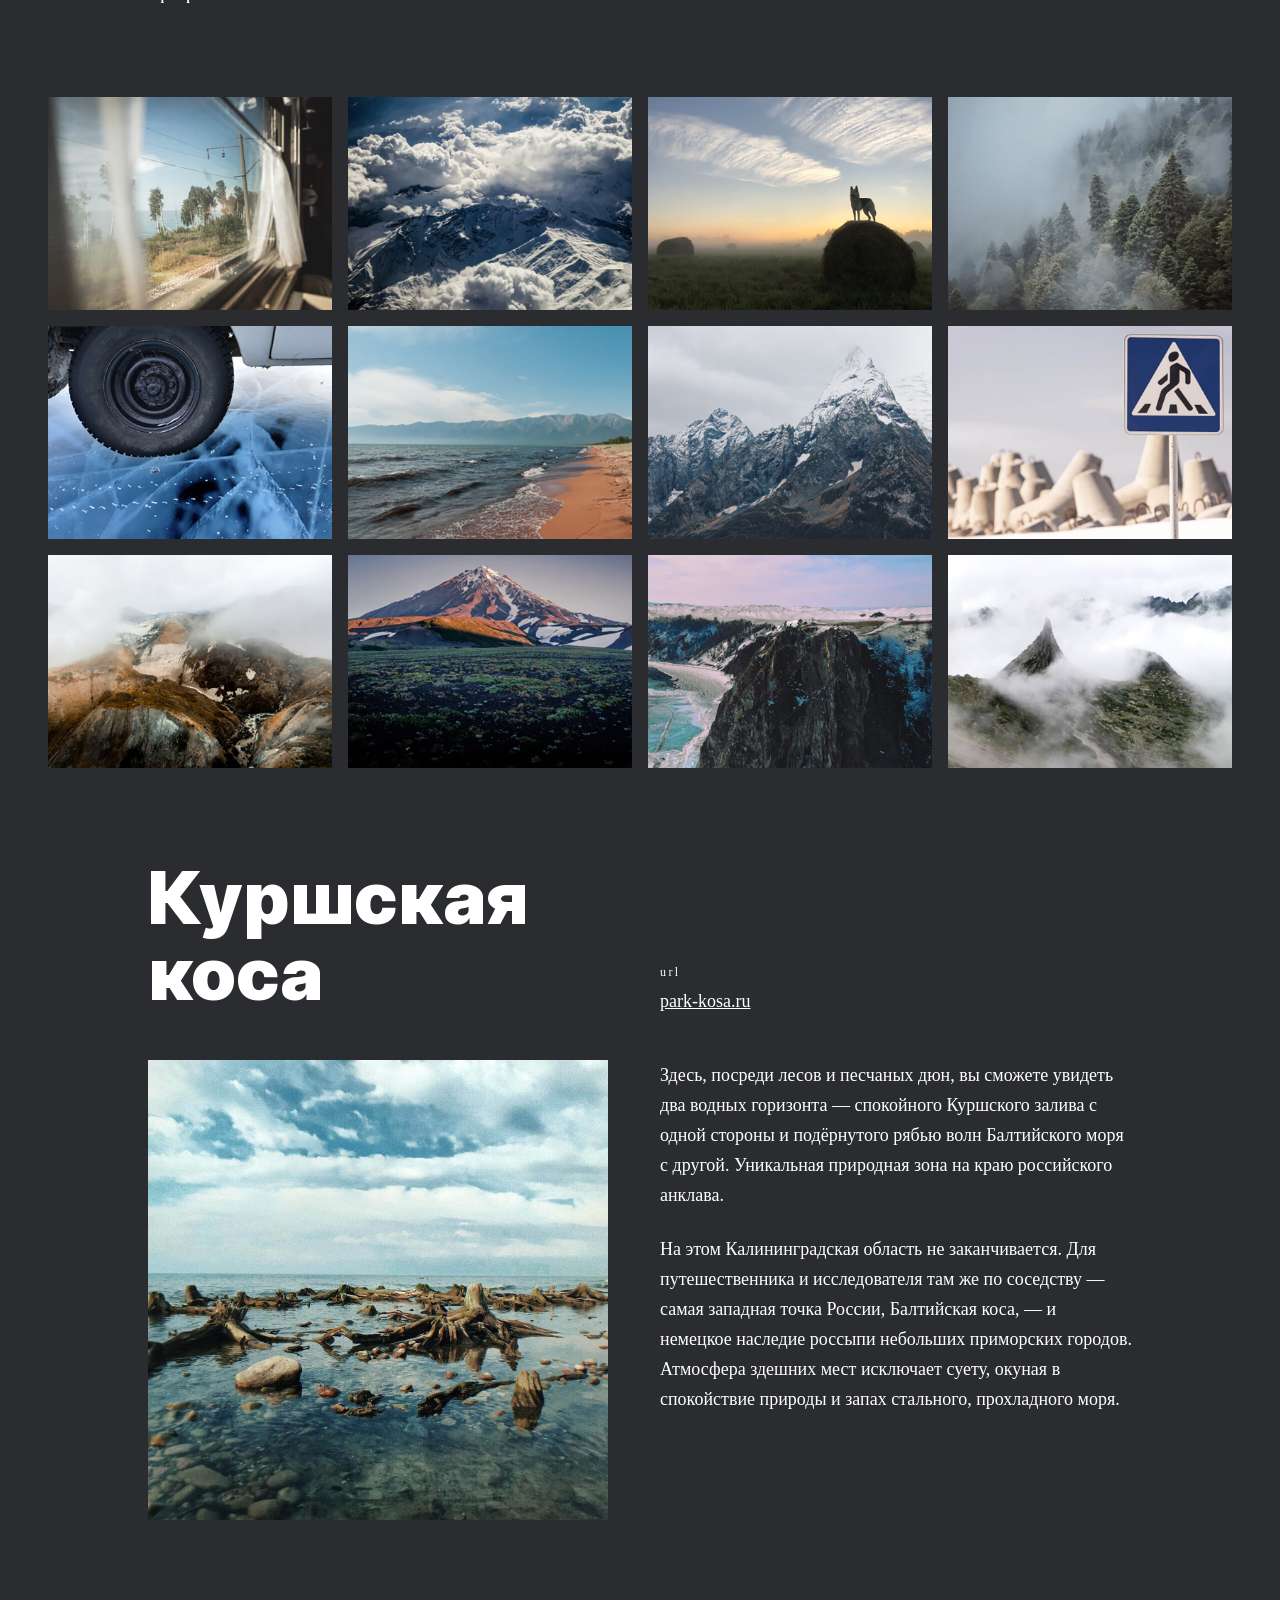
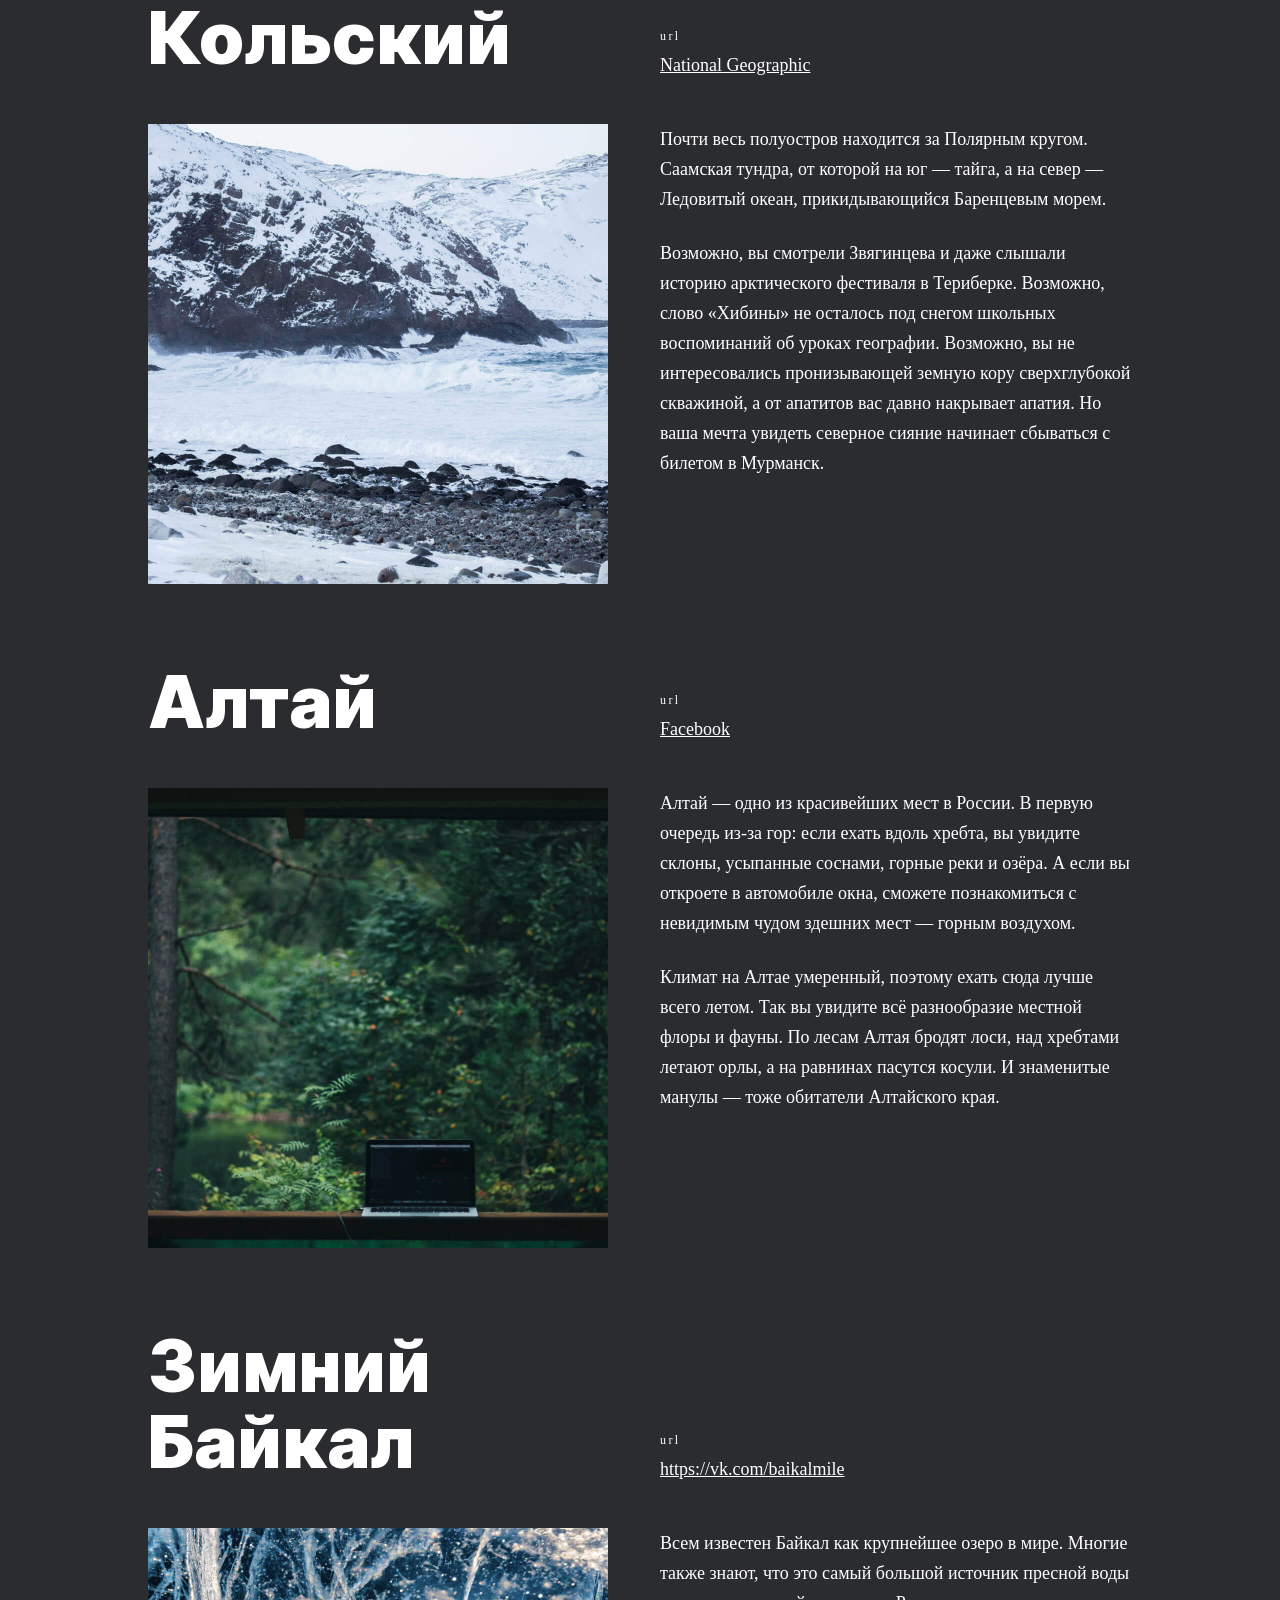
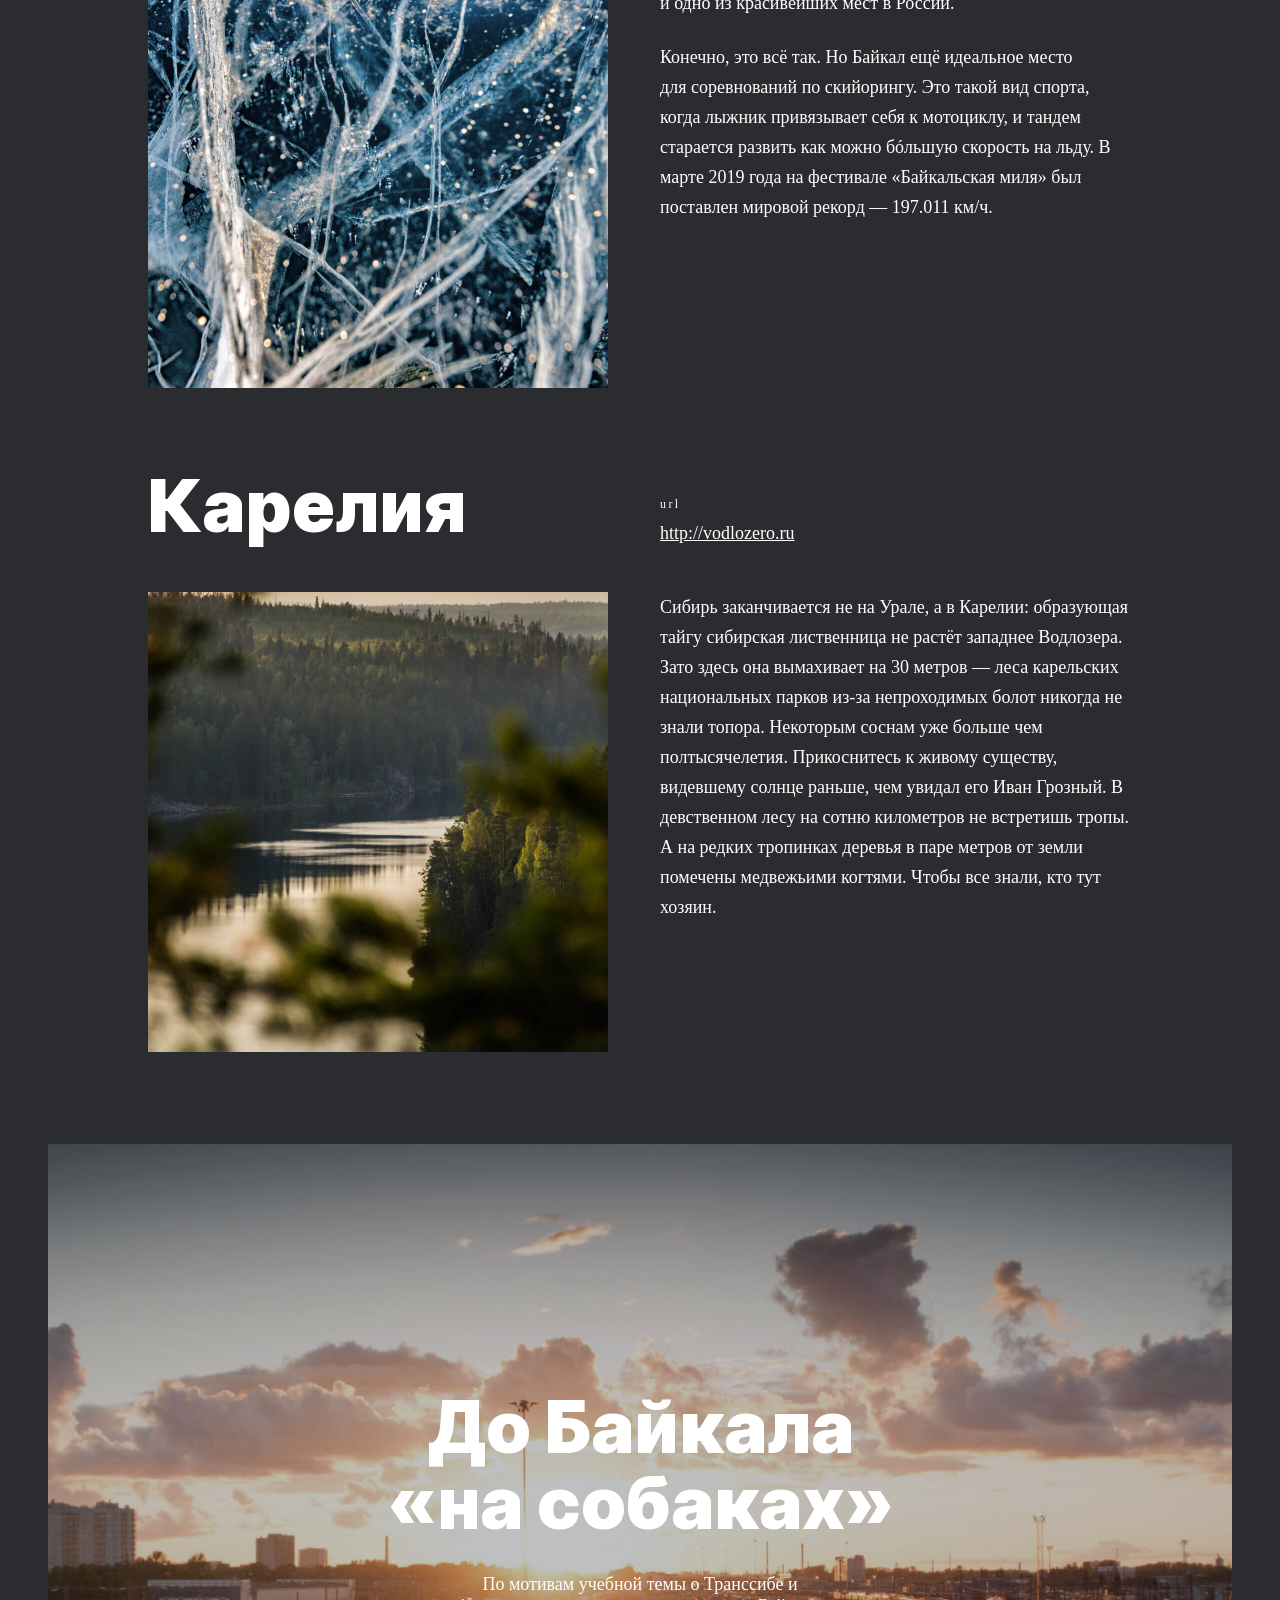
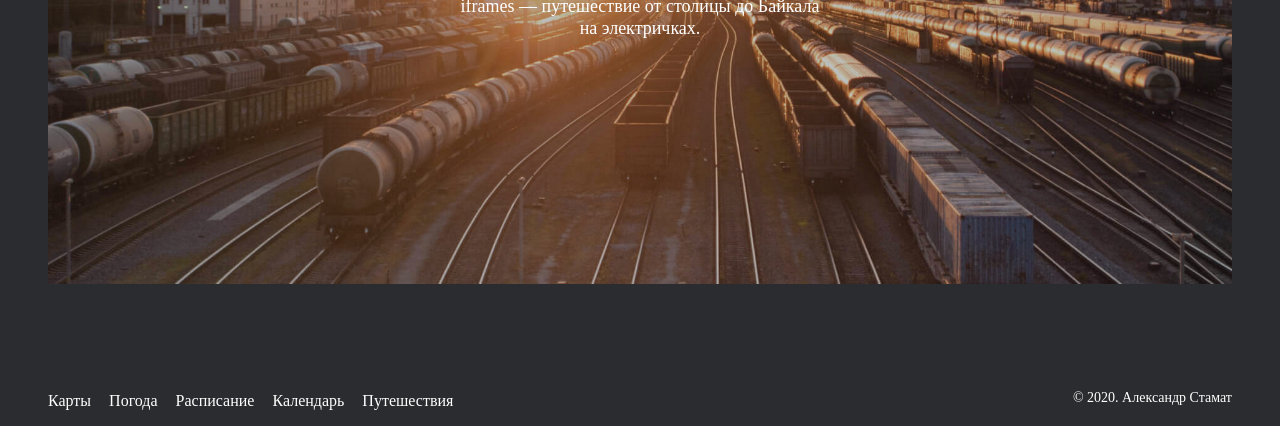
==== commit 18c232d7: "first try" ====
--- a/index.html
+++ b/index.html
@@ -118,7 +118,7 @@
         <p class="cover__subtitle">По мотивам учебной темы о Транссибе и iframes — путешествие от столицы до Байкала на электричках.</p></a>
       </div>
     </section>
-    <!-- <footer class="footer">
+    <footer class="footer">
       <ul class="footer__links">
         <li><a href="https://yandex.ru/maps" class="footer__link">Карты</a></li>
         <li><a href="https://yandex.ru/pogoda" class="footer__link">Погода</a></li>
@@ -127,7 +127,7 @@
         <li><a href="https://travel.yandex.ru" class="footer__link">Путешествия</a></li>
       </ul>
       <p class="footer__copyright">© 2020. Александр Стамат</p>
-    </footer> -->
+    </footer>
   </div>
 </body>
 </html>
--- a/pages/index.css
+++ b/pages/index.css
@@ -9,24 +9,3 @@
 @import url(../blocks/place/place.css);
 @import url(../blocks/places/places.css);
 @import url(../vendor/fonts/fonts.css);
-
-/* @media screen and (max-width: 1024px) {
-  .photo-grid {
-    grid-template-columns: 1fr 1fr 1fr;
-  }
-  
-}
-@media screen and (max-width: 768px) {
-  .photo-grid {
-    grid-template-columns: 1fr 1fr;
-  }
-
-}
-@media screen and (max-width: 320px) {
-  .photo-grid {
-    grid-template-columns: 1fr;
-  }
-  .place {
-    grid-template-columns: 1fr;
-  }
-} */
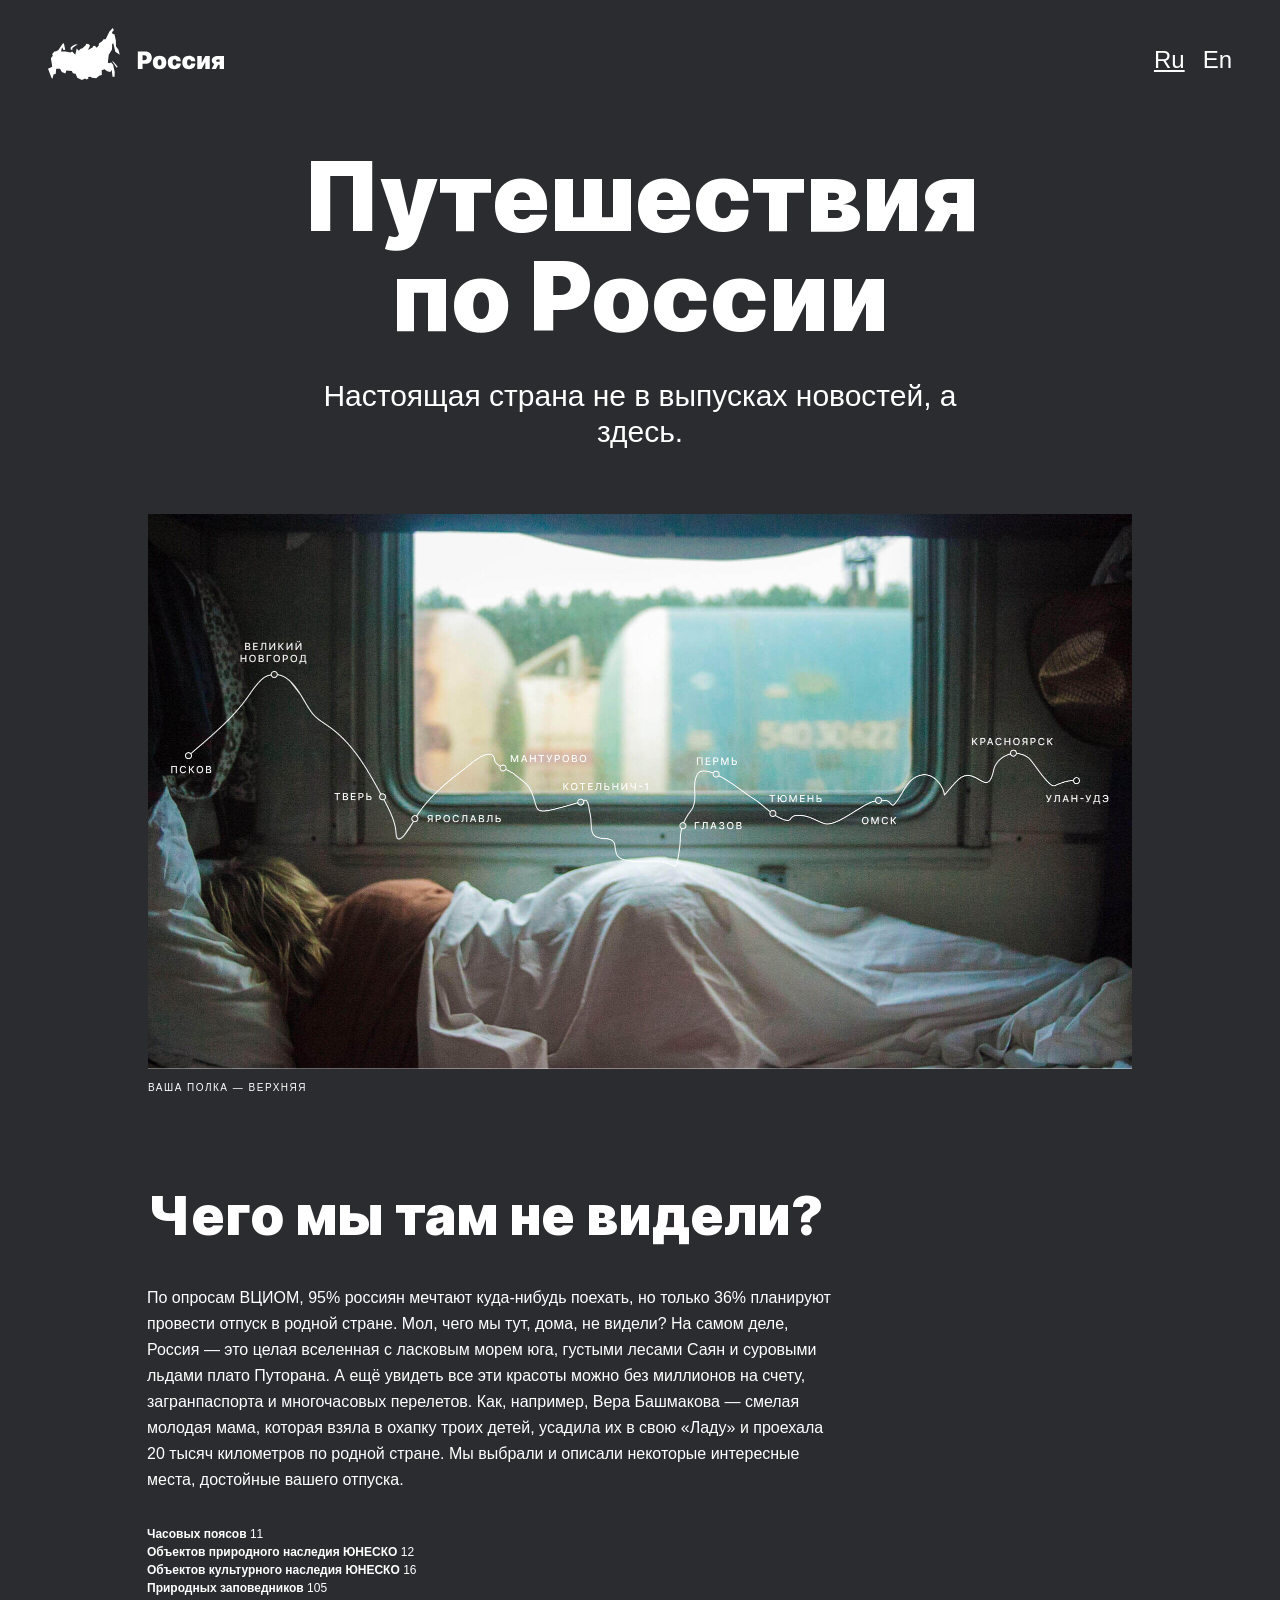
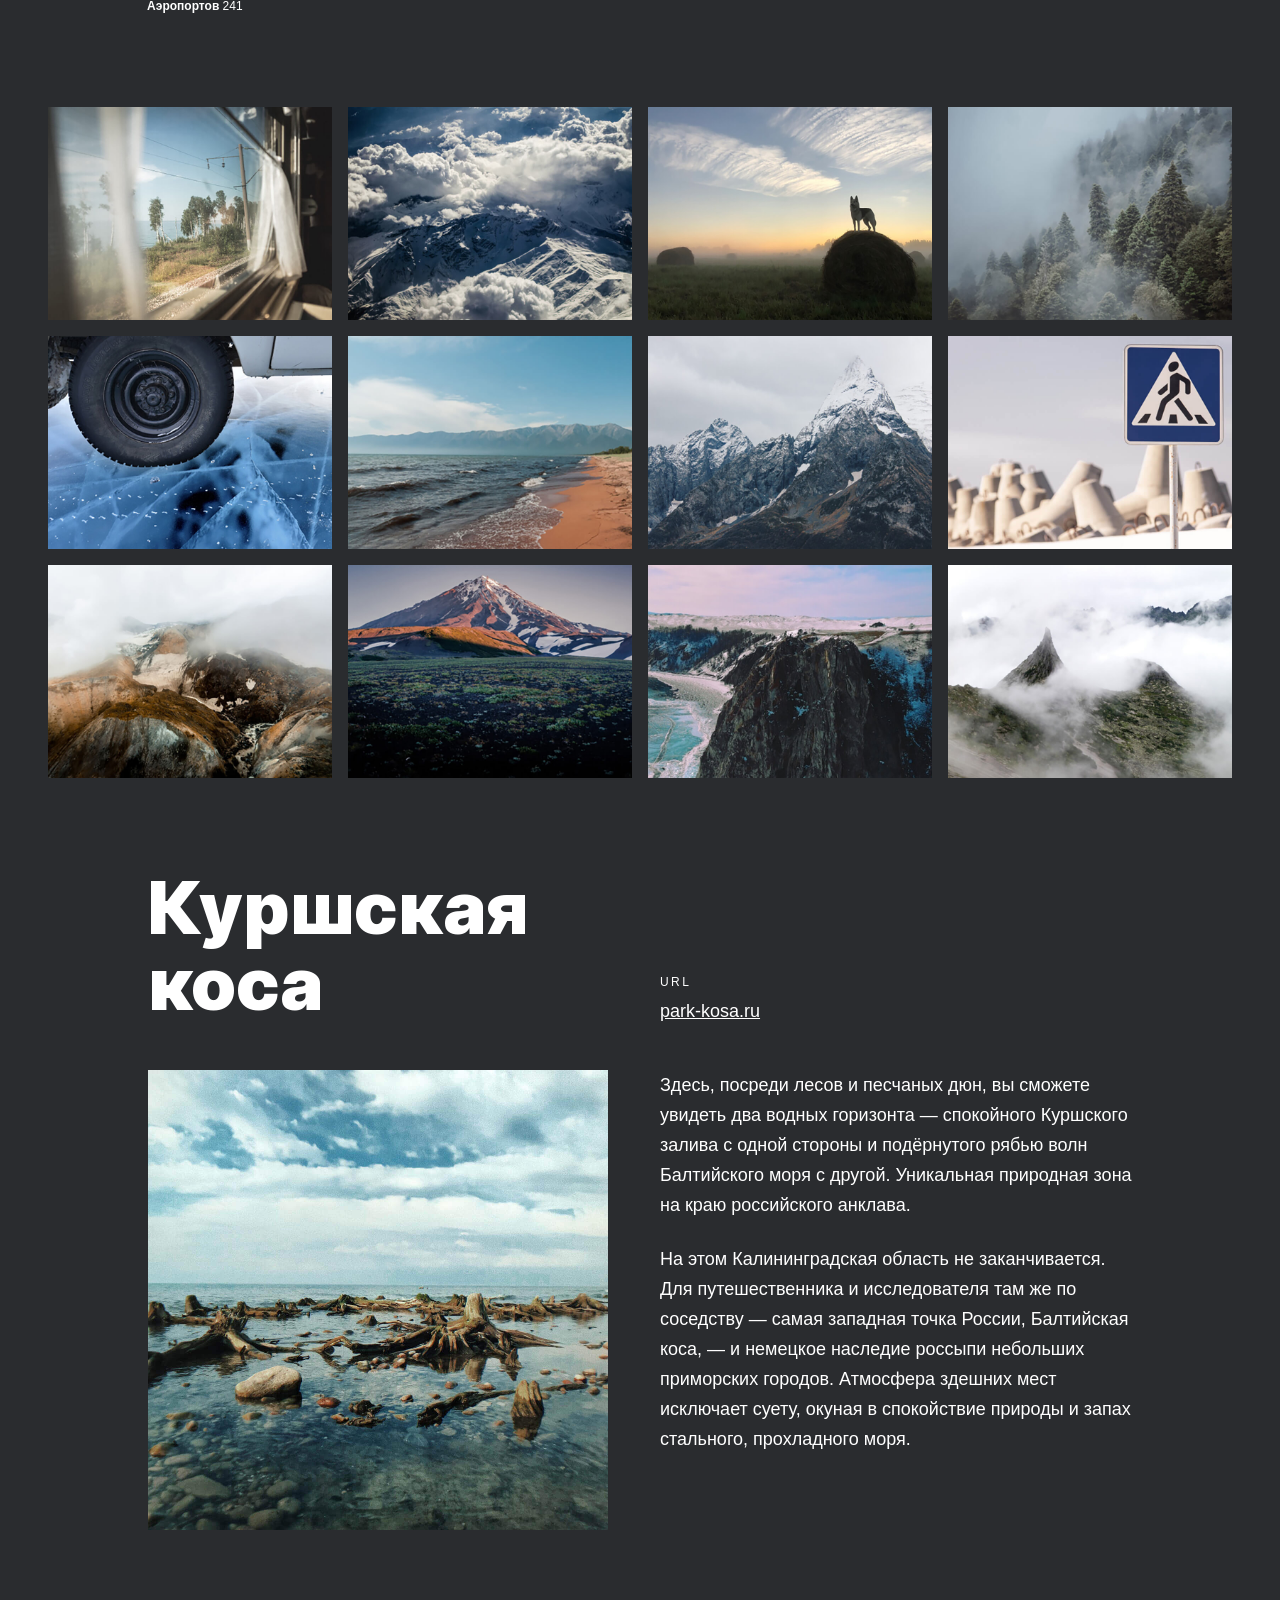
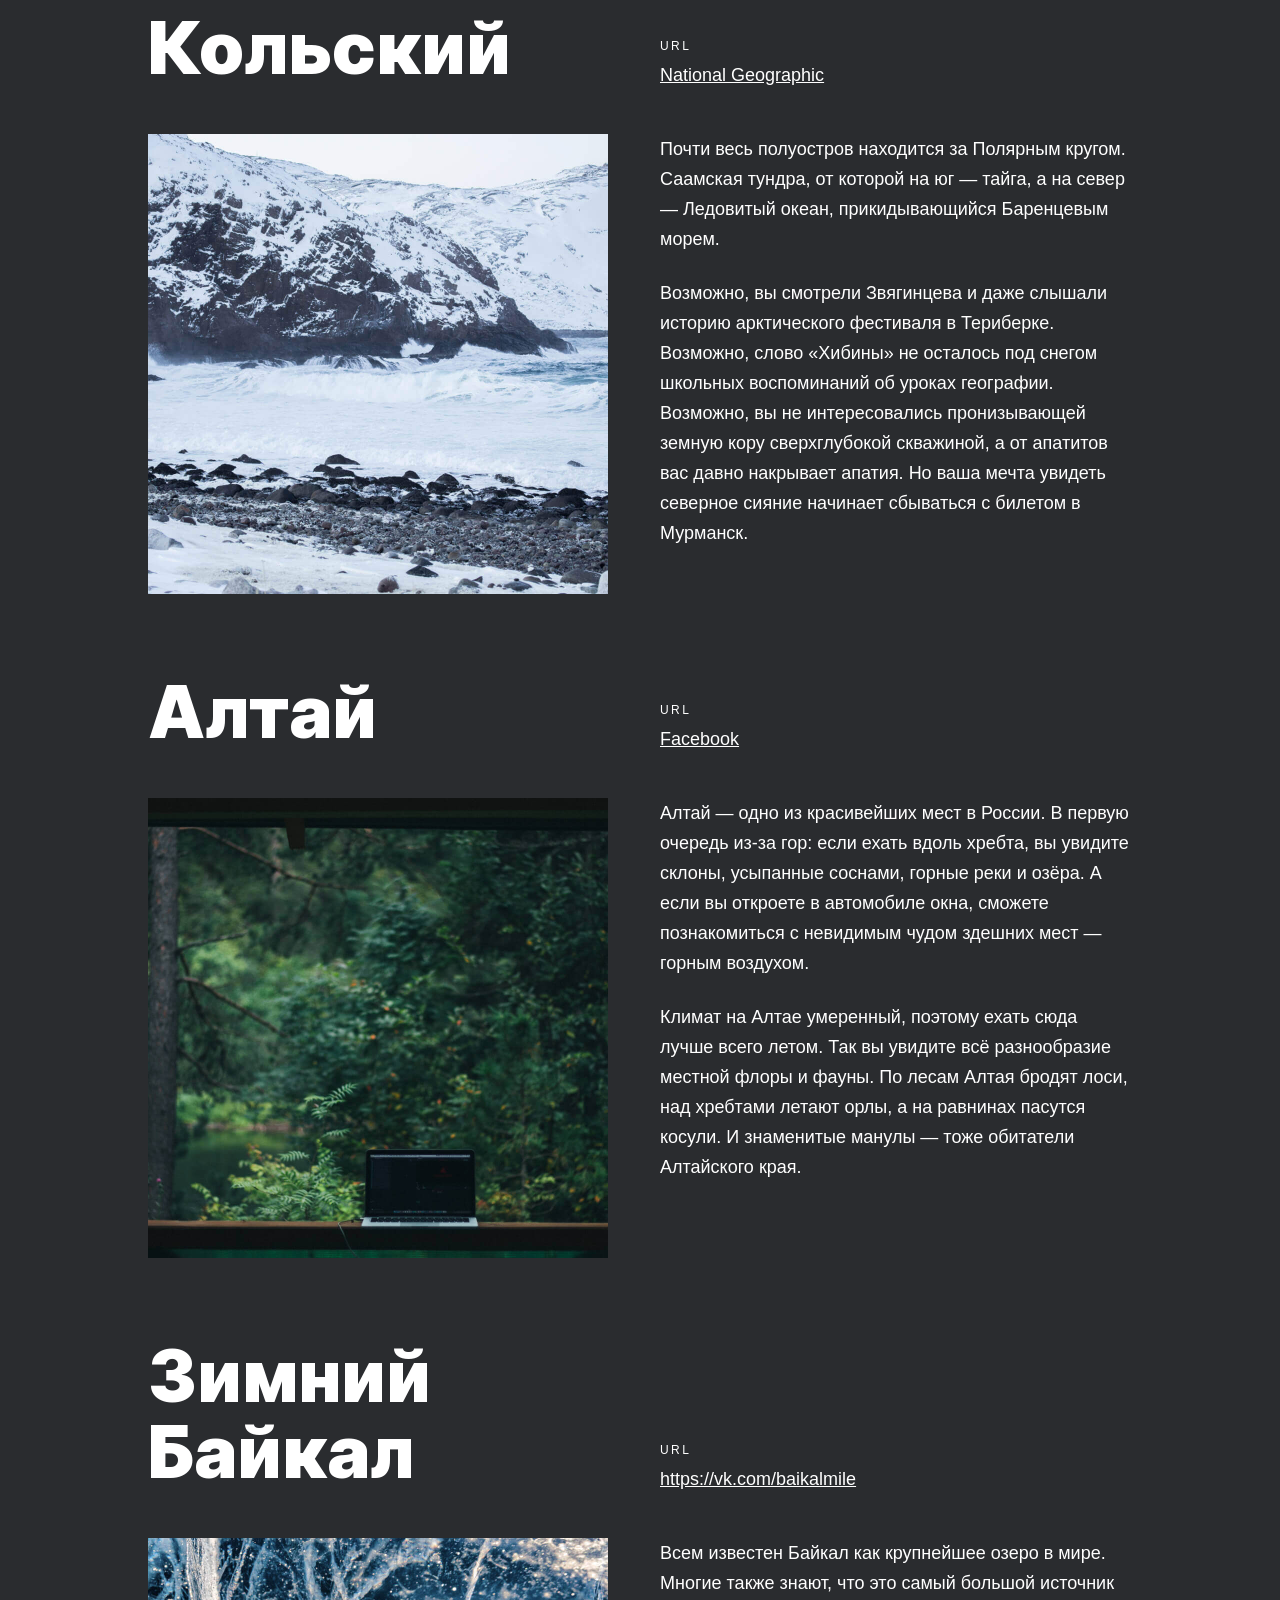
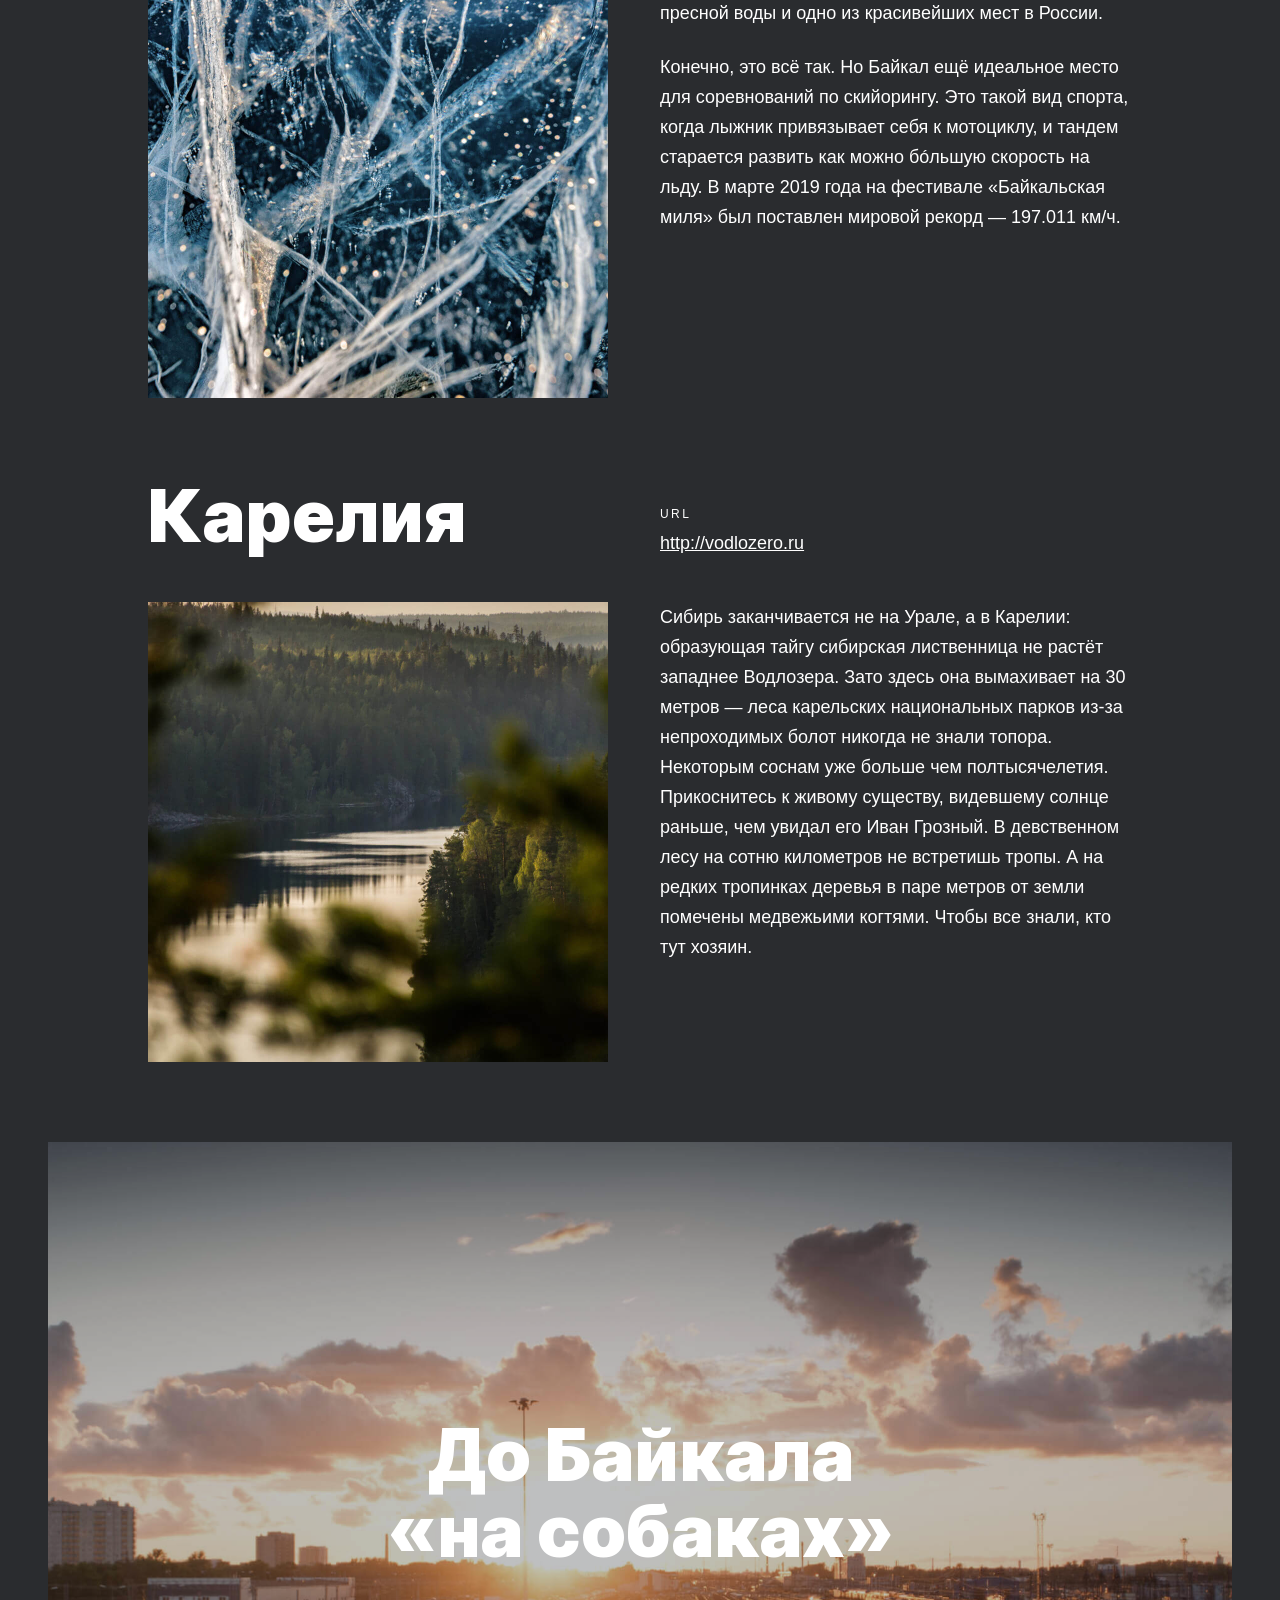
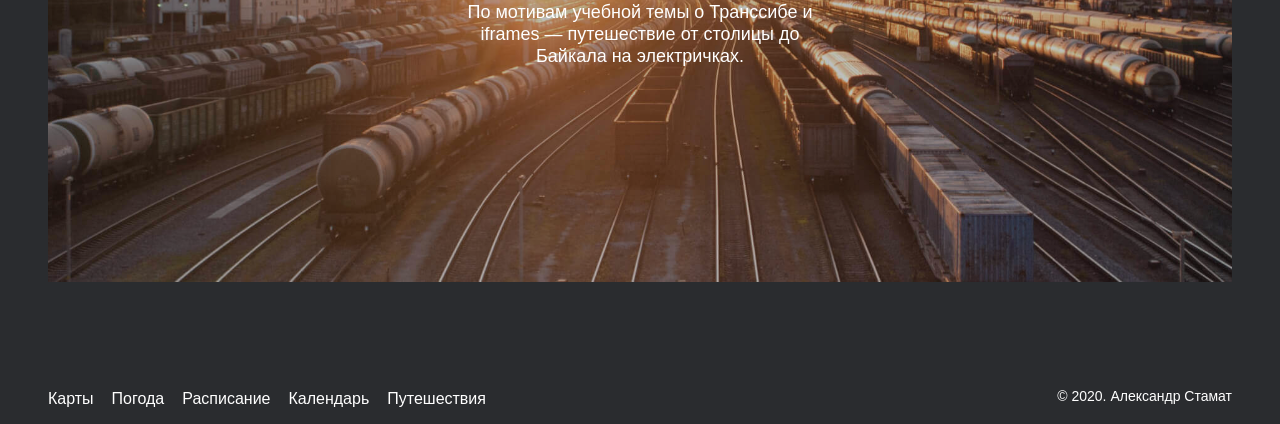
==== commit 369e543e: "temporary version" ====
--- a/index.html
+++ b/index.html
@@ -4,32 +4,34 @@
   <meta charset="UTF-8">
   <meta name="viewport" content="width=device-width, initial-scale=1.0">
   <link rel="stylesheet" href="./pages/index.css">
-  <title>Document</title>
+  <title>Путешествия по России</title>
 </head>
-<body >
-  <div class="page">
+<body class="page">
+  <div class="main">
     <header class="header">
       <img src="./images/header-logo.svg" alt="Россия" class="header__logo">
-      <div class="header__lang-links">
-        <a class="header__lang-link" href="#">Ru</a>
-        <a class="header__lang-link" href="#">En</a>
-      </div>
+      <ul class="header__lang-links">
+        <li><a class="header__lang-link header__lang-link_target" href="#">Ru</a></li>
+        <li><a class="header__lang-link " href="#">En</a></li>
+      </ul>
     </header>
     <section class="lead">
       <h1 class="lead__title">Путешествия по России</h1>
       <p class="lead__subtitle">Настоящая страна не в выпусках новостей, а здесь.</p>
+      <figure class="lead__figure">
       <img src="./images/lead-polka.jpg" alt="Карта" class="lead__image">
-      <p class="lead__caption">ваша полка — верхняя</p>
+      <figcaption class="lead__caption">ваша полка — верхняя</figcaption>
+      </figure>
     </section>
     <section class="intro">
       <h2 class="intro__title">Чего мы там не видели?</h2>
       <p class="intro__text">По опросам ВЦИОМ, 95% россиян мечтают куда-нибудь поехать, но только 36% планируют провести отпуск в родной стране. Мол, чего мы тут, дома, не видели? На самом деле, Россия — это целая вселенная с ласковым морем юга, густыми лесами Саян и суровыми льдами плато Путорана. А ещё увидеть все эти красоты можно без миллионов на счету, загранпаспорта и многочасовых перелетов. Как, например, Вера Башмакова — смелая молодая мама, которая взяла в охапку троих детей, усадила их в свою «Ладу» и проехала 20 тысяч километров по родной стране. Мы выбрали и описали некоторые интересные места, достойные вашего отпуска.</p>
       <ul class="intro__list">
-        <li>Часовых поясов 11</li>
-        <li>Объектов природного наследия ЮНЕСКО 12</li>
-        <li>Объектов культурного наследия ЮНЕСКО 16</li>
-        <li>Природных заповедников 105</li>
-        <li>Аэропортов 241</li>
+        <li>Часовых поясов <span class="intro__span-accent">11</span></li>
+        <li>Объектов природного наследия ЮНЕСКО <span class="intro__span-accent">12</span></li>
+        <li>Объектов культурного наследия ЮНЕСКО <span class="intro__span-accent">16</span></li>
+        <li>Природных заповедников <span class="intro__span-accent">105</span></li>
+        <li>Аэропортов <span class="intro__span-accent">241</span></li>
       </ul>
     </section>
     <section class="photo-grid">
@@ -51,7 +53,7 @@
           <h2 class="place__title">Куршская коса</h2>
           <div class="place__website">
             <p class="place__url-heading">url</p>
-            <a class="place__link" href="http://park-kosa.ru">park-kosa.ru</a>
+            <a class="place__link" href="http://park-kosa.ru" target ="_blank">park-kosa.ru</a>
           </div>
           <img class="place__image" src="./images/place-kosa.jpg" alt="Коса">
           <div class="place__paragraphs">
@@ -64,7 +66,7 @@
         <h2 class="place__title">Кольский</h2>
         <div class="place__website">
           <p class="place__url-heading">url</p>
-          <a class="place__link" href="https://yourshot.nationalgeographic.com/photos/?keywords=kolskiy">National Geographic</a>
+          <a class="place__link" href="https://yourshot.nationalgeographic.com/photos/?keywords=kolskiy" target ="_blank">National Geographic</a>
         </div>
         <img class="place__image" src="./images/place-kolsky.jpg" alt="Кольский">
         <div class="place__paragraphs">
@@ -77,7 +79,7 @@
         <h2 class="place__title">Алтай</h2>
         <div class="place__website">
           <p class="place__url-heading">url</p>
-          <a class="place__link" href="https://www.facebook.com/vera.bashmakova/posts/10156011613718822">Facebook</a>
+          <a class="place__link" href="https://www.facebook.com/vera.bashmakova/posts/10156011613718822" target ="_blank">Facebook</a>
         </div>
         <img class="place__image" src="./images/place-altai.jpg" alt="Алтай">
         <div class="place__paragraphs">
@@ -91,7 +93,7 @@
         <h2 class="place__title">Зимний Байкал</h2>
         <div class="place__website">
           <p class="place__url-heading">url</p>
-          <a class="place__link" href="https://vk.com/baikalmile">https://vk.com/baikalmile</a>
+          <a class="place__link" href="https://vk.com/baikalmile" target ="_blank">https://vk.com/baikalmile</a>
         </div>
         <img class="place__image" src="./images/place-winter-baikal.jpg" alt="Зимний Байкал">
         <div class="place__paragraphs">
@@ -104,7 +106,7 @@
         <h2 class="place__title">Карелия</h2>
         <div class="place__website">
           <p class="place__url-heading">url</p>
-          <a class="place__link" href="http://vodlozero.ru">http://vodlozero.ru</a>
+          <a class="place__link" href="http://vodlozero.ru" target ="_blank">http://vodlozero.ru</a>
         </div>
         <img class="place__image" src="./images/place-karelia.jpg" alt="Карелия">
         <div class="place__paragraphs">
@@ -113,19 +115,19 @@
       </article>
     </section> 
     <section class="cover">
-      <div class="cover__background">
-        <a class="cover__link" href="https://stampsy.com/na-elektrichkakh-do-baikala"><h2 class="cover__title">До Байкала «на собаках»</h2>
+        <a class="cover__link cover_heading" href="https://stampsy.com/na-elektrichkakh-do-baikala" target ="_blank"><h2 class="cover__title cover__heading">До Байкала «на собаках»</h2>
         <p class="cover__subtitle">По мотивам учебной темы о Транссибе и iframes — путешествие от столицы до Байкала на электричках.</p></a>
-      </div>
     </section>
     <footer class="footer">
-      <ul class="footer__links">
-        <li><a href="https://yandex.ru/maps" class="footer__link">Карты</a></li>
-        <li><a href="https://yandex.ru/pogoda" class="footer__link">Погода</a></li>
-        <li><a href="https://rasp.yandex.ru" class="footer__link">Расписание</a></li>
-        <li><a href="https://calendar.yandex.ru" class="footer__link">Календарь</a></li>
-        <li><a href="https://travel.yandex.ru" class="footer__link">Путешествия</a></li>
-      </ul>
+      <nav>
+        <ul class="footer__links">
+          <li><a href="https://yandex.ru/maps" class="footer__link" target ="_blank">Карты</a></li>
+          <li><a href="https://yandex.ru/pogoda" class="footer__link" target ="_blank">Погода</a></li>
+          <li><a href="https://rasp.yandex.ru" class="footer__link" target ="_blank">Расписание</a></li>
+          <li><a href="https://calendar.yandex.ru" class="footer__link" target ="_blank">Календарь</a></li>
+          <li><a href="https://travel.yandex.ru" class="footer__link" target ="_blank">Путешествия</a></li>
+        </ul>
+      </nav>
       <p class="footer__copyright">© 2020. Александр Стамат</p>
     </footer>
   </div>
--- a/pages/index.css
+++ b/pages/index.css
@@ -1,11 +1,12 @@
 @import url(../vendor/normalize.css);
+@import url(../vendor/fonts/fonts.css);
+@import url(../blocks/page/page.css);
 @import url(../blocks/cover/cover.css);
 @import url(../blocks/footer/footer.css);
 @import url(../blocks/header/header.css);
 @import url(../blocks/intro/intro.css);
 @import url(../blocks/lead/lead.css);
-@import url(../blocks/page/page.css);
+@import url(../blocks/main/main.css);
 @import url(../blocks/photo-grid/photo-grid.css);
 @import url(../blocks/place/place.css);
 @import url(../blocks/places/places.css);
-@import url(../vendor/fonts/fonts.css);
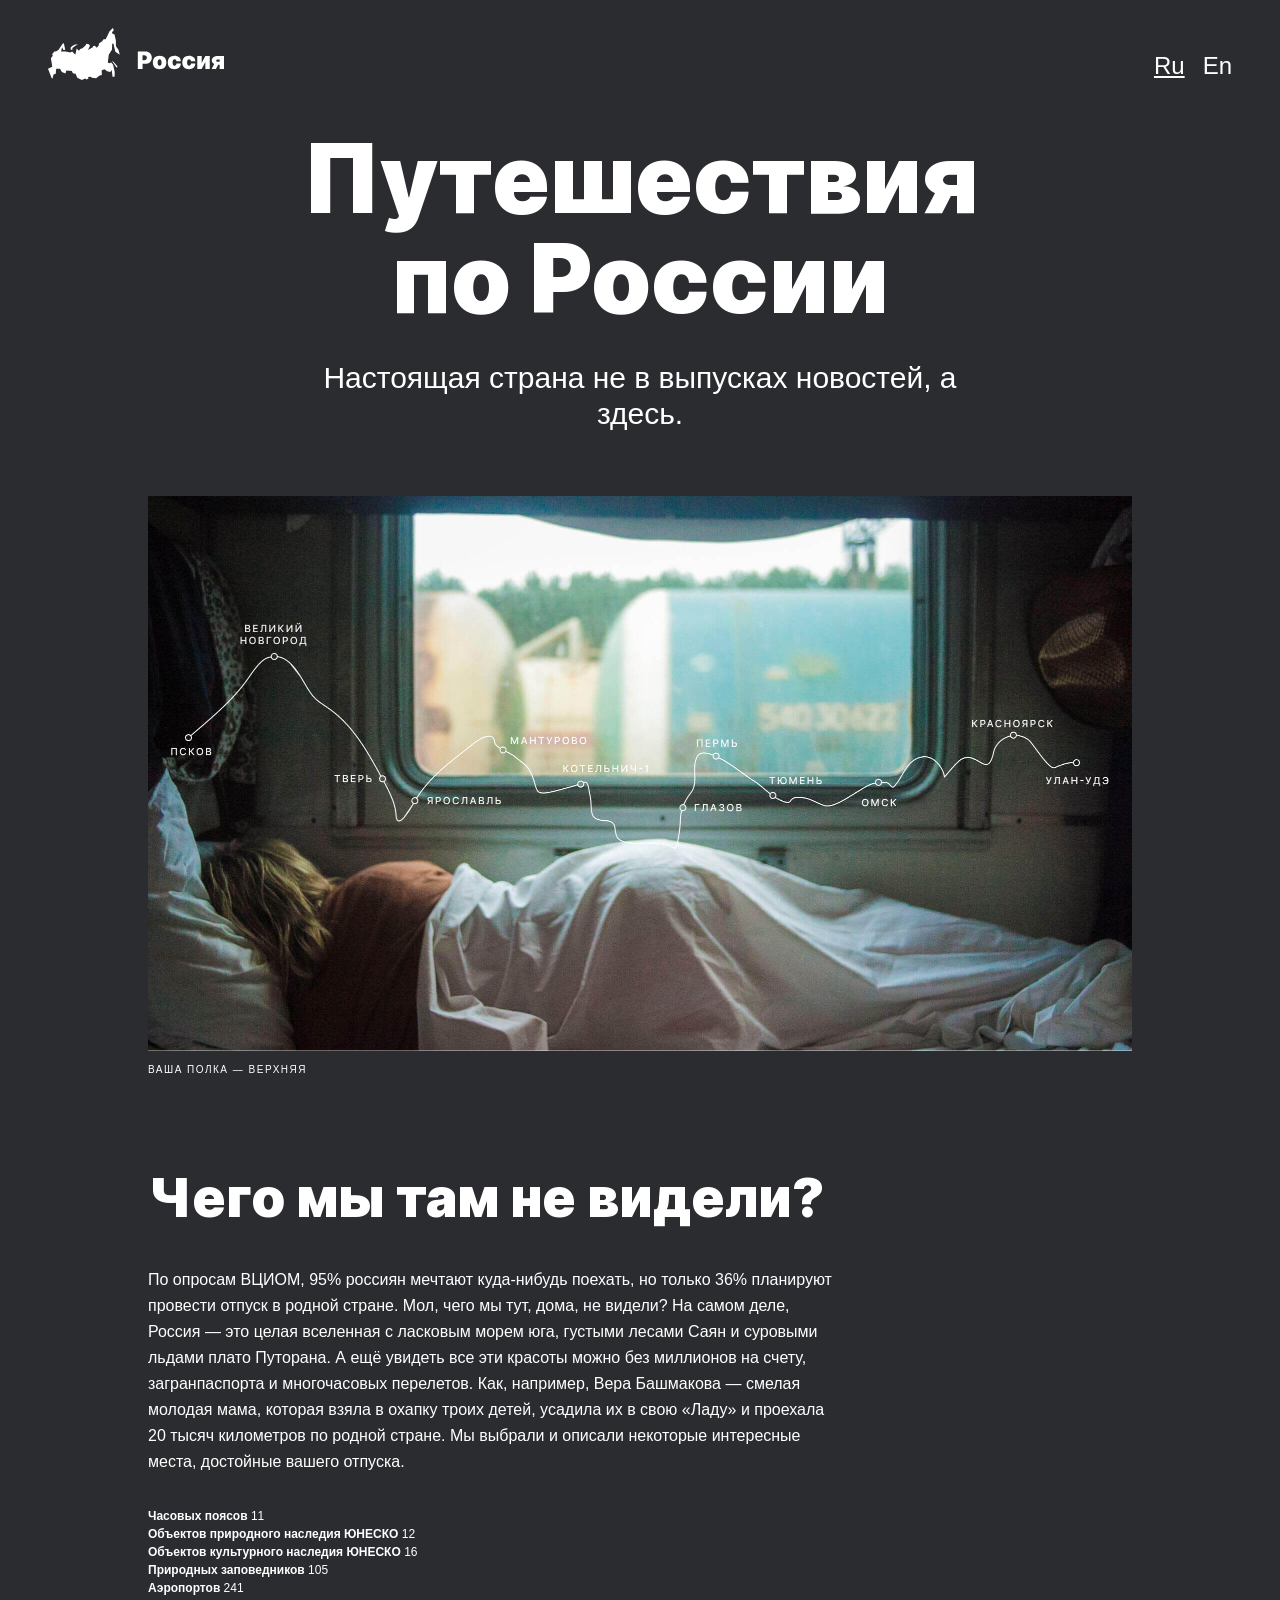
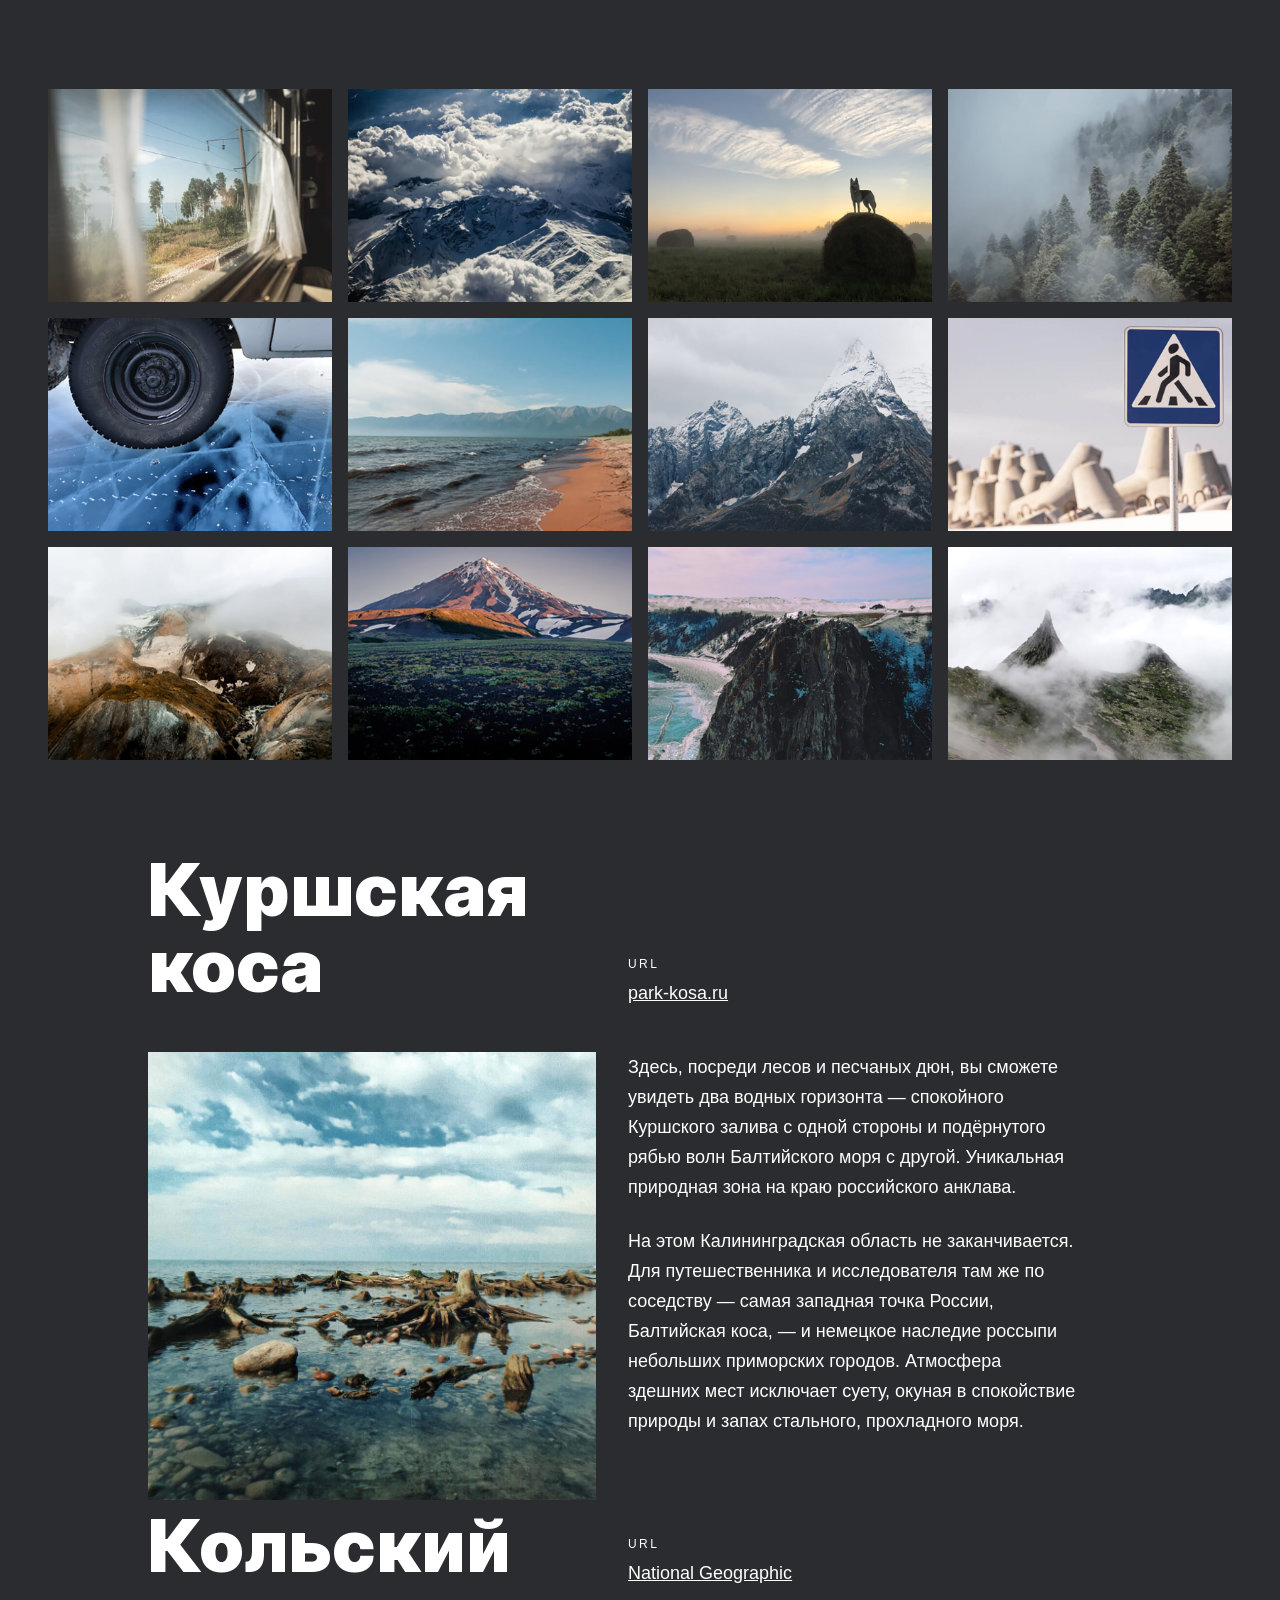
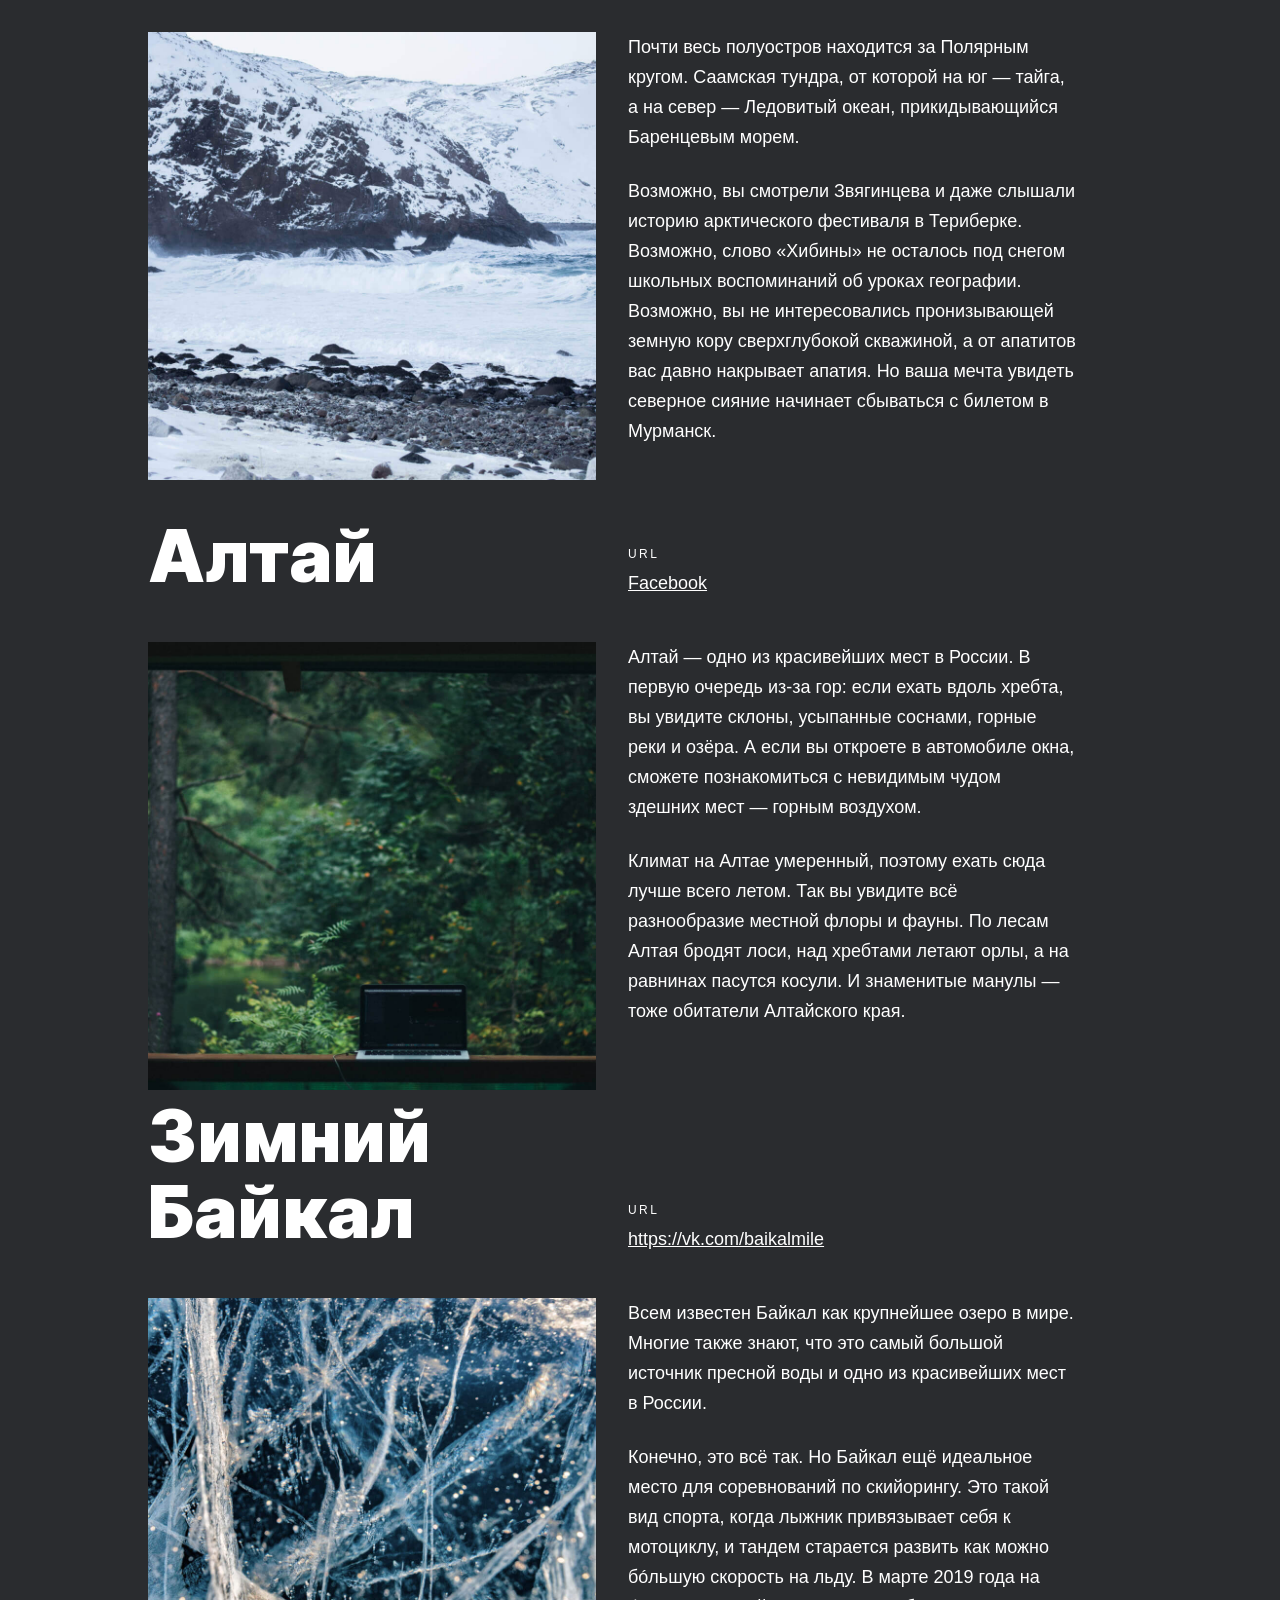
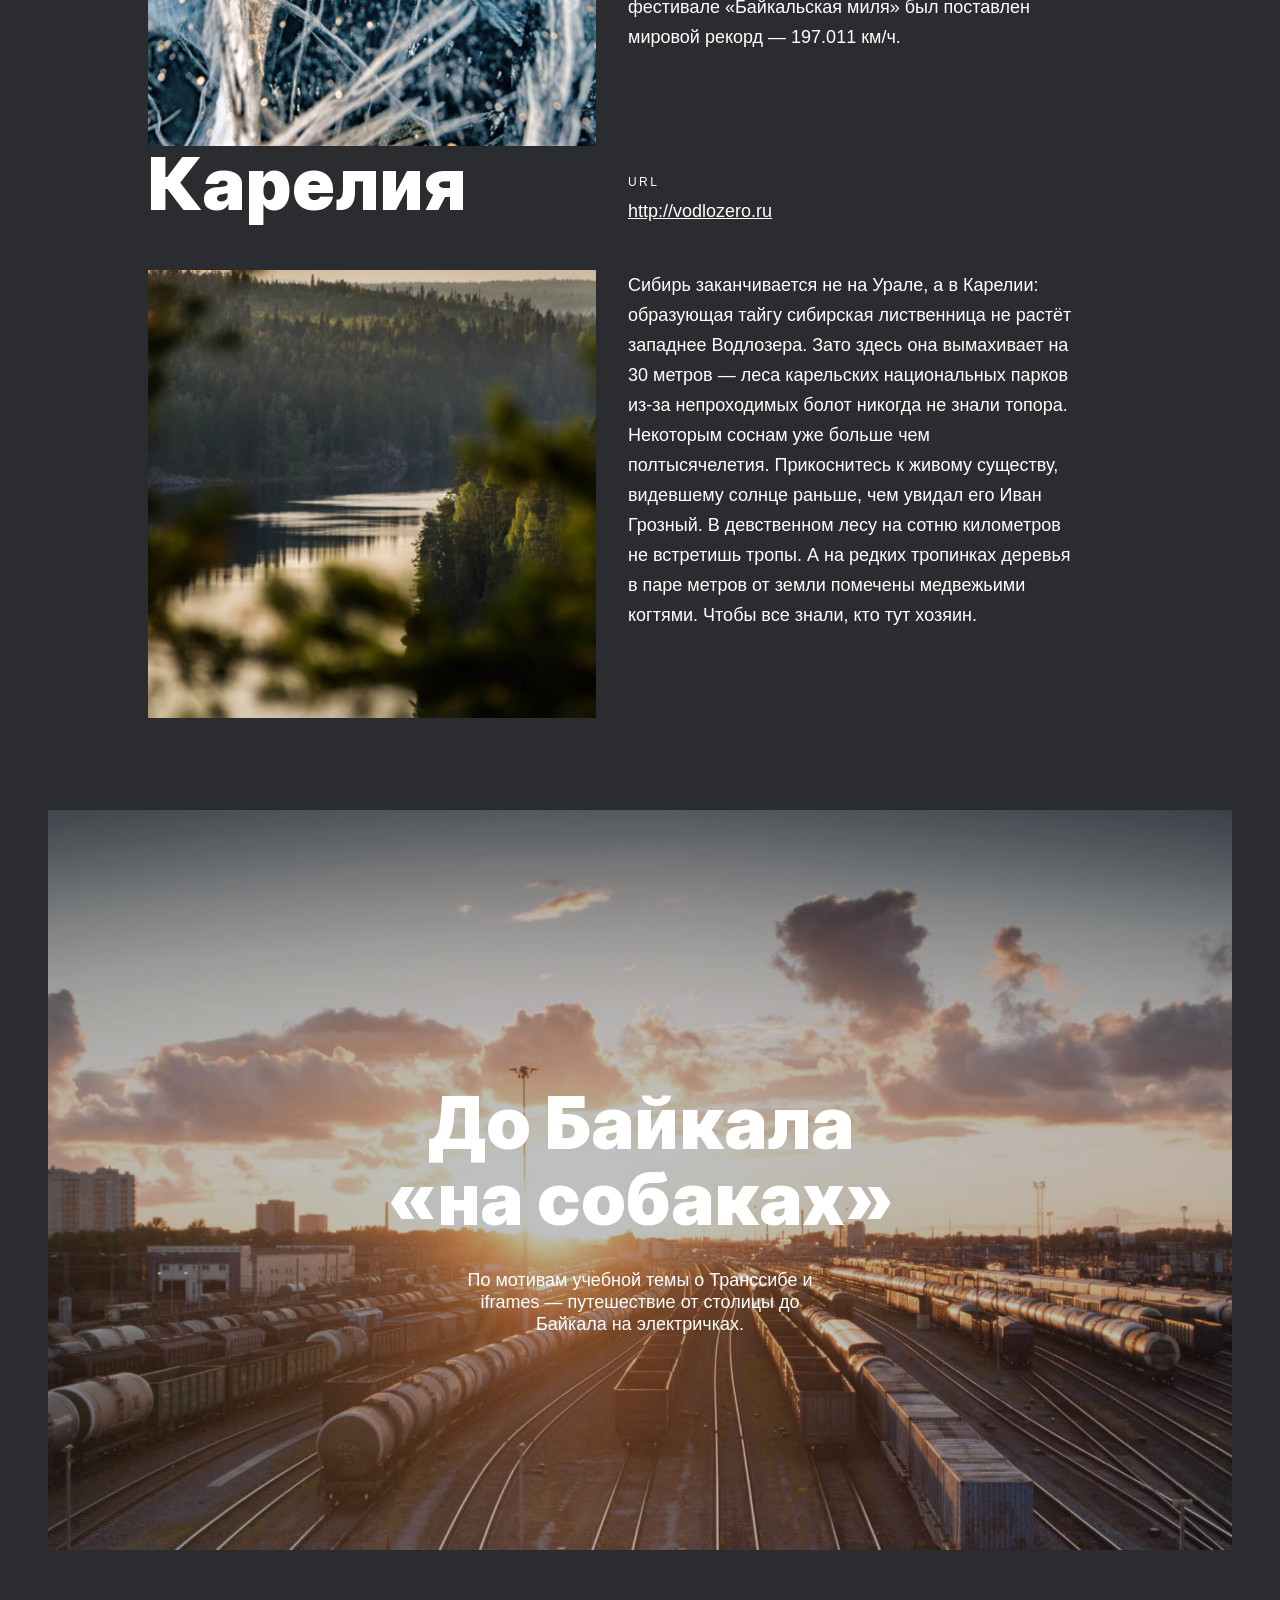
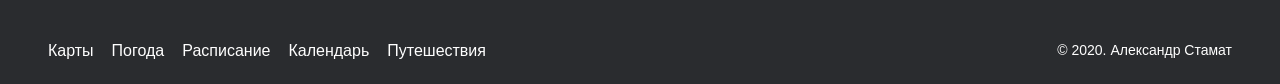
==== commit e5392d27: "a lot of changes" ====
--- a/index.html
+++ b/index.html
@@ -7,7 +7,6 @@
   <title>Путешествия по России</title>
 </head>
 <body class="page">
-  <div class="main">
     <header class="header">
       <img src="./images/header-logo.svg" alt="Россия" class="header__logo">
       <ul class="header__lang-links">
@@ -34,7 +33,7 @@
         <li>Аэропортов <span class="intro__span-accent">241</span></li>
       </ul>
     </section>
-    <section class="photo-grid">
+   <section class="photo-grid">
       <img src="./images/1.jpg" alt="Поезд" class="photo-grid__item">
       <img src="./images/2.jpg" alt="Облака" class="photo-grid__item">
       <img src="./images/3.jpg" alt="Поле" class="photo-grid__item">
@@ -119,17 +118,14 @@
         <p class="cover__subtitle">По мотивам учебной темы о Транссибе и iframes — путешествие от столицы до Байкала на электричках.</p></a>
     </section>
     <footer class="footer">
-      <nav>
-        <ul class="footer__links">
-          <li><a href="https://yandex.ru/maps" class="footer__link" target ="_blank">Карты</a></li>
-          <li><a href="https://yandex.ru/pogoda" class="footer__link" target ="_blank">Погода</a></li>
-          <li><a href="https://rasp.yandex.ru" class="footer__link" target ="_blank">Расписание</a></li>
-          <li><a href="https://calendar.yandex.ru" class="footer__link" target ="_blank">Календарь</a></li>
-          <li><a href="https://travel.yandex.ru" class="footer__link" target ="_blank">Путешествия</a></li>
-        </ul>
+      <nav class="footer__links">
+          <a href="https://yandex.ru/maps" class="footer__link" target ="_blank">Карты</a>
+          <a href="https://yandex.ru/pogoda" class="footer__link" target ="_blank">Погода</a>
+          <a href="https://rasp.yandex.ru" class="footer__link" target ="_blank">Расписание</a>
+          <a href="https://calendar.yandex.ru" class="footer__link" target ="_blank">Календарь</a>
+          <a href="https://travel.yandex.ru" class="footer__link" target ="_blank">Путешествия</a>
       </nav>
       <p class="footer__copyright">© 2020. Александр Стамат</p>
     </footer>
-  </div>
 </body>
 </html>
--- a/pages/index.css
+++ b/pages/index.css
@@ -6,7 +6,6 @@
 @import url(../blocks/header/header.css);
 @import url(../blocks/intro/intro.css);
 @import url(../blocks/lead/lead.css);
-@import url(../blocks/main/main.css);
 @import url(../blocks/photo-grid/photo-grid.css);
 @import url(../blocks/place/place.css);
 @import url(../blocks/places/places.css);
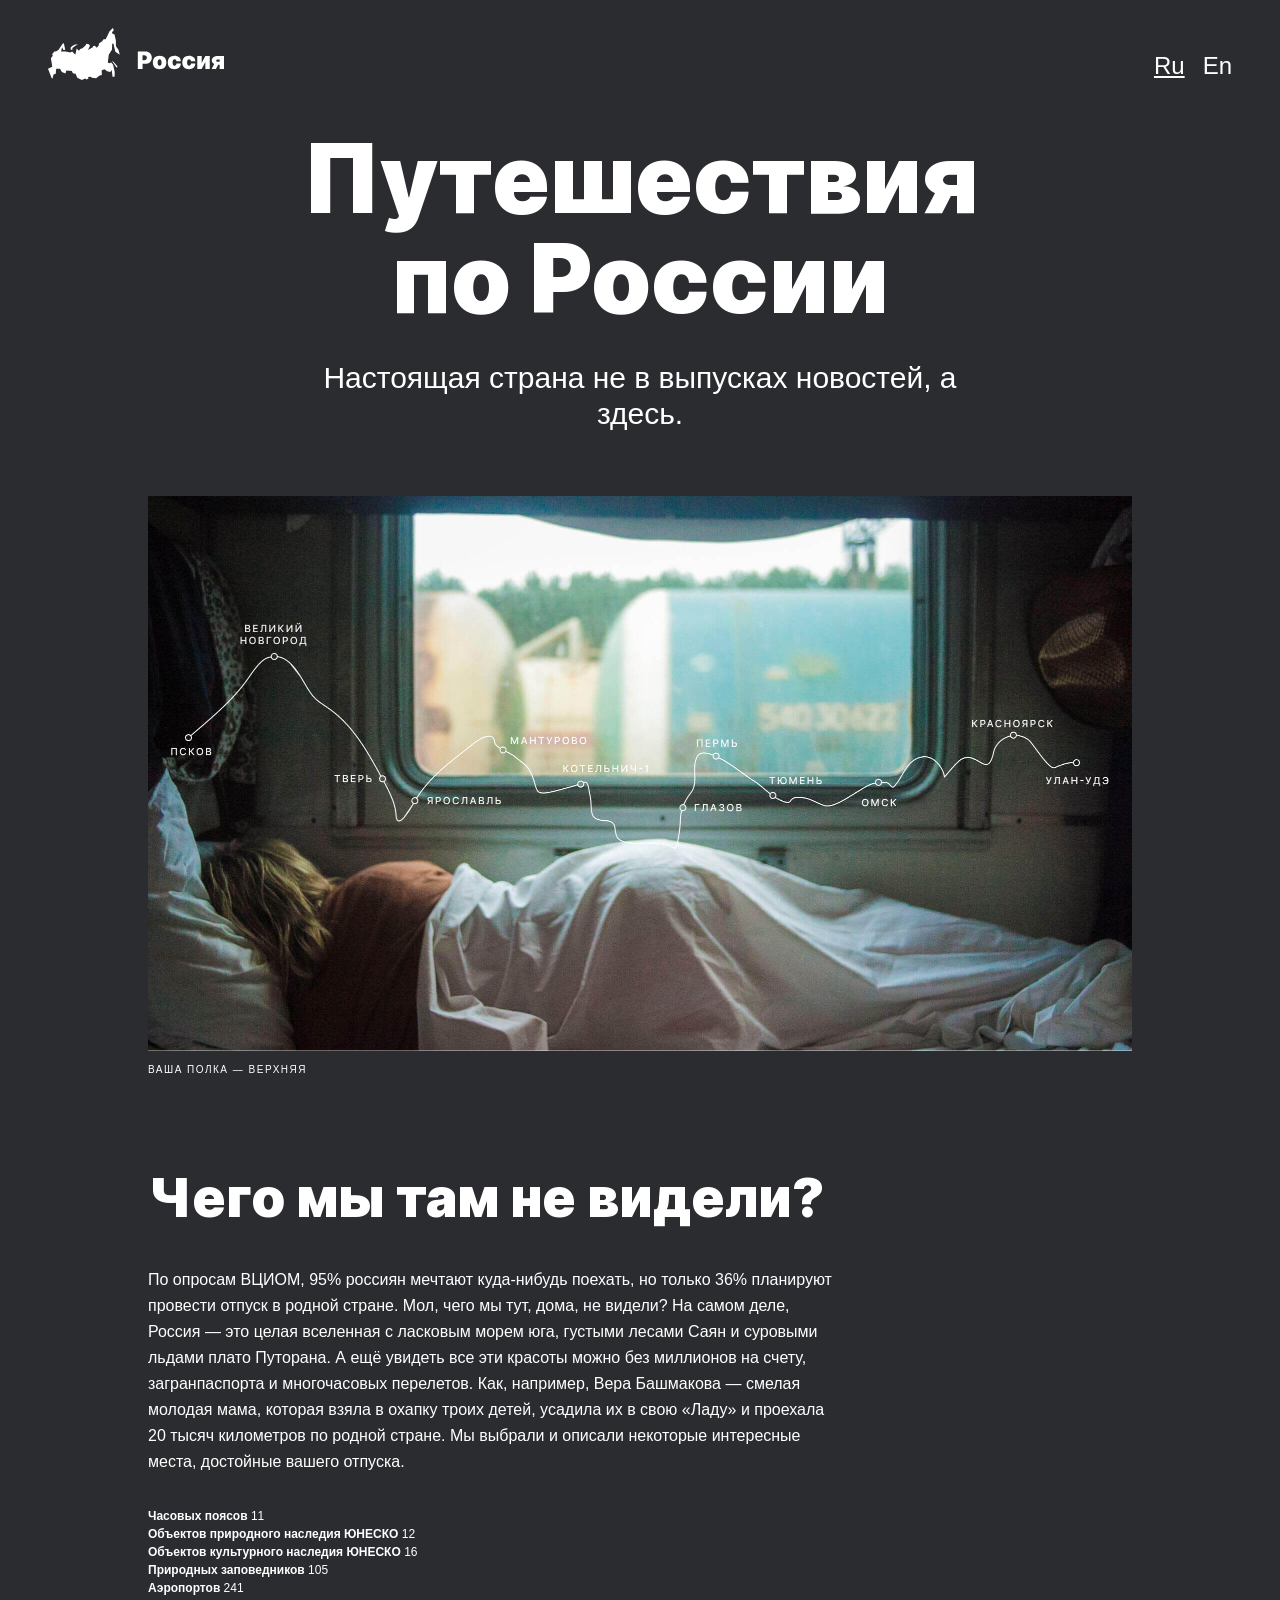
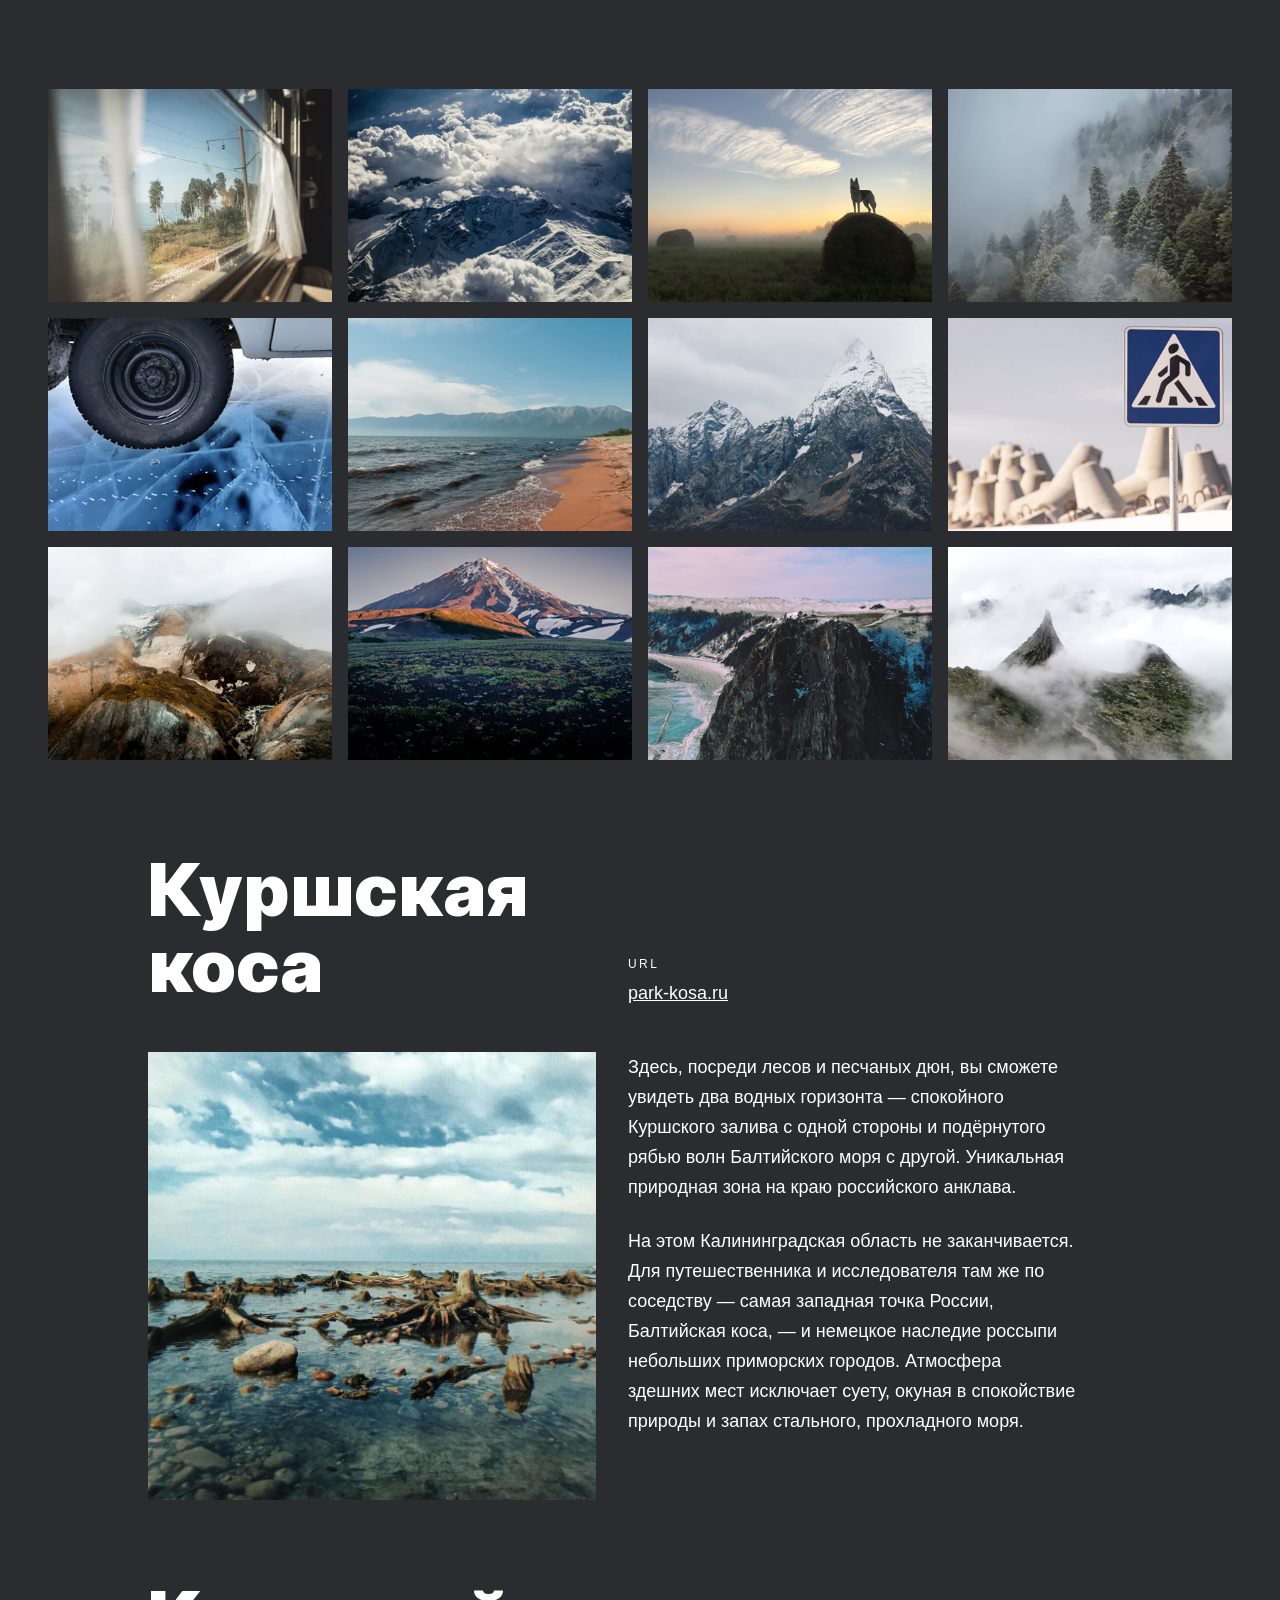
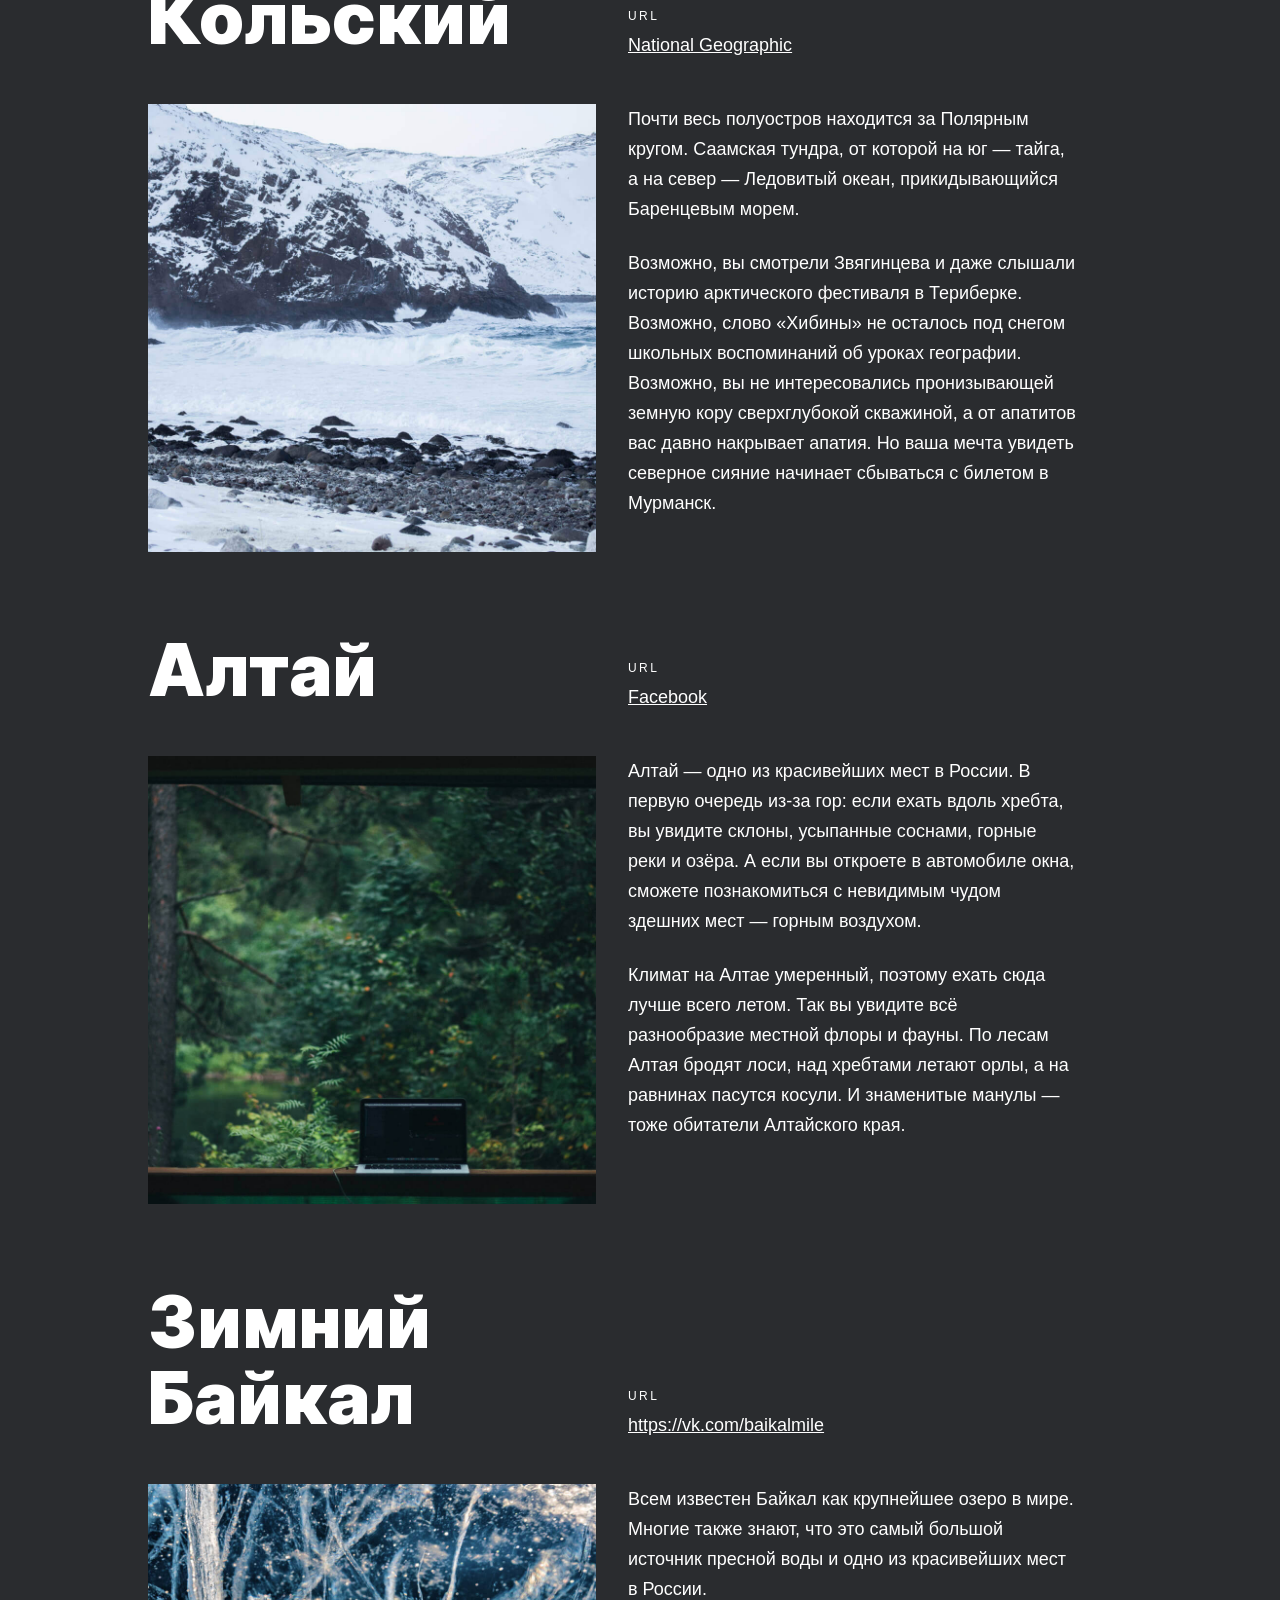
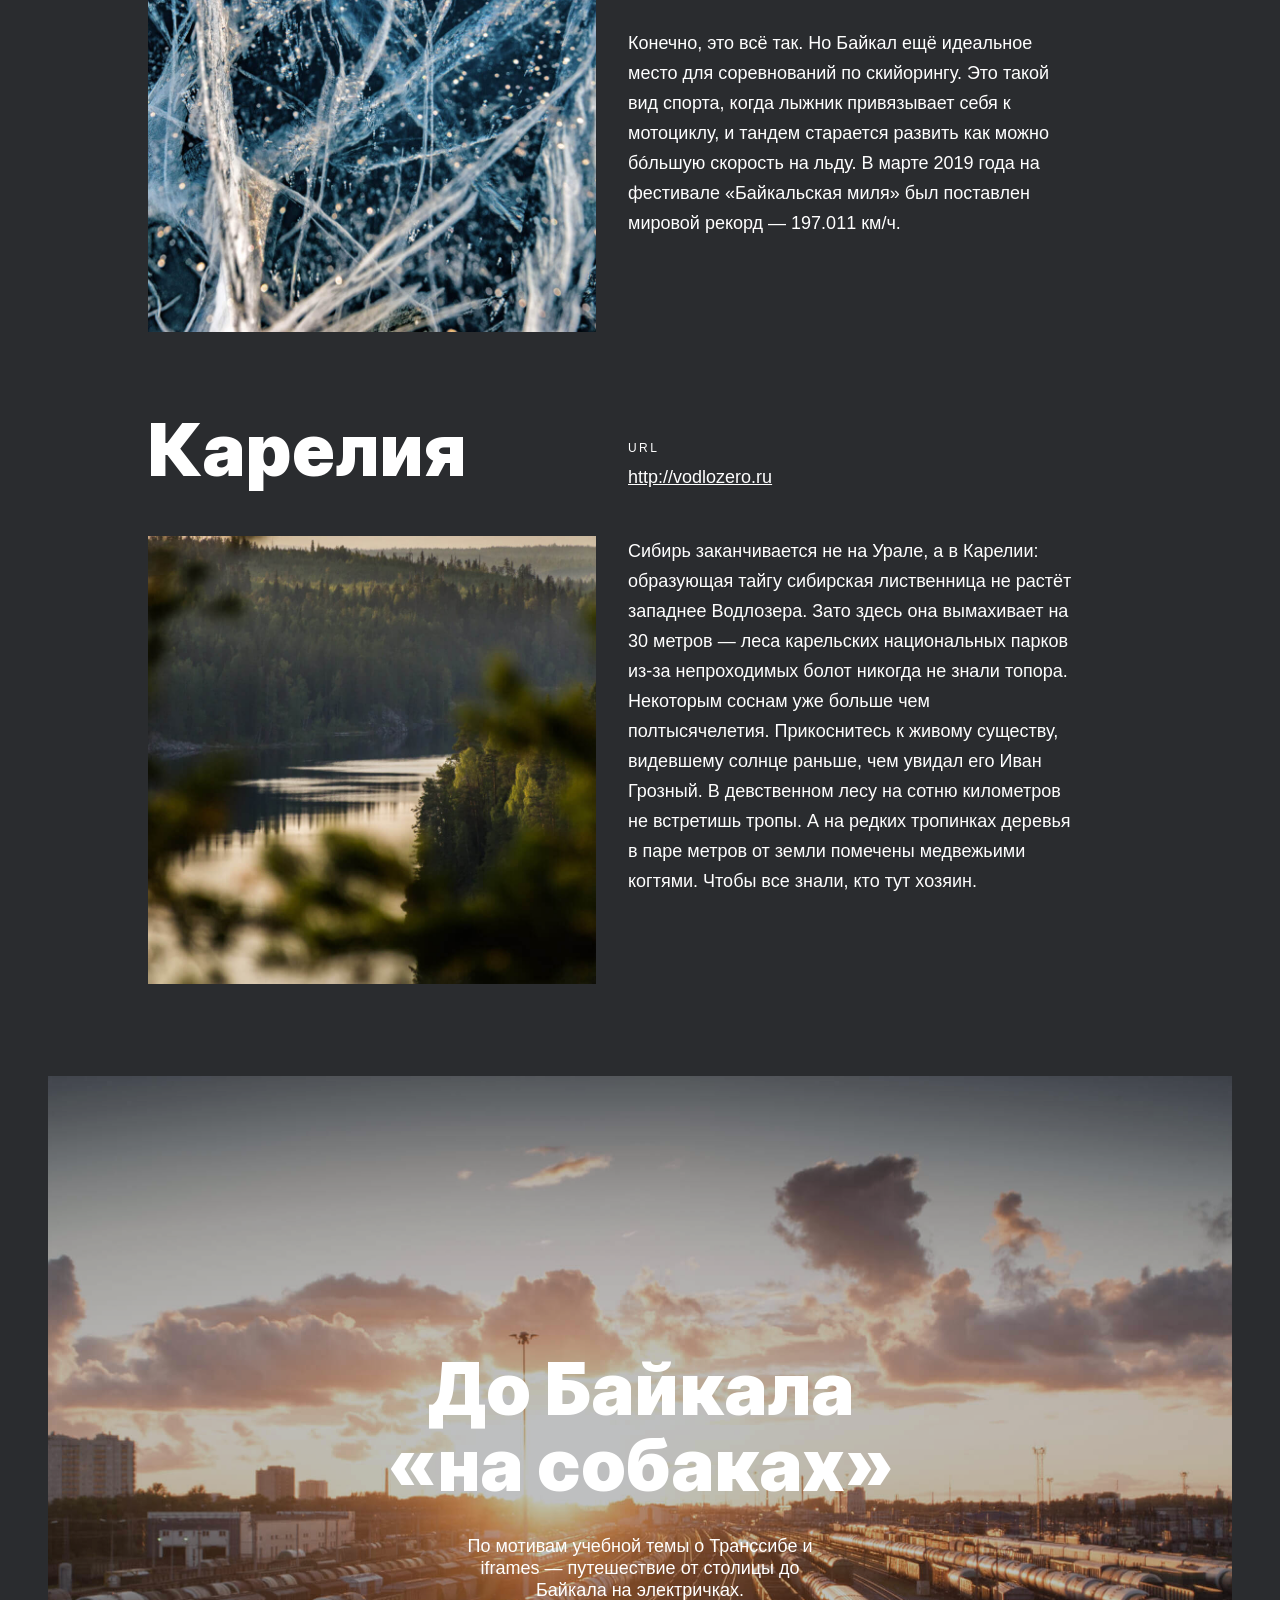
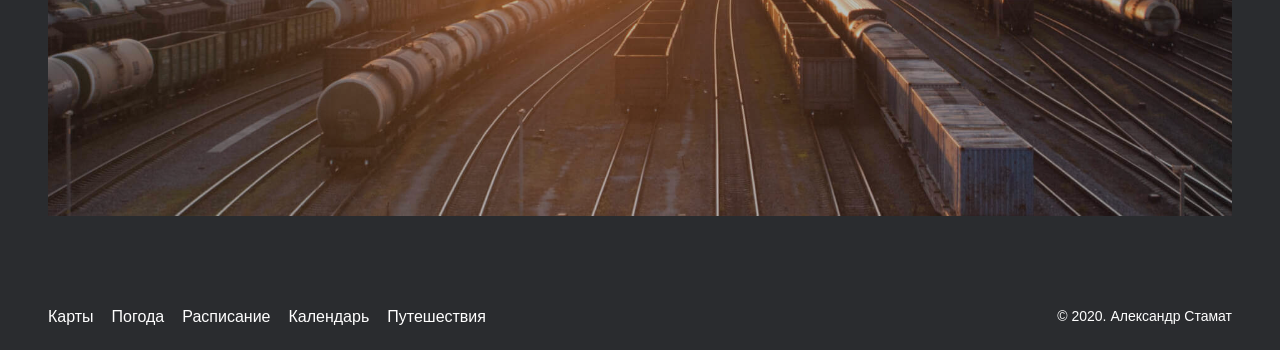
==== commit 4455dcd3: "test" ====
--- a/index.html
+++ b/index.html
@@ -114,7 +114,7 @@
       </article>
     </section> 
     <section class="cover">
-        <a class="cover__link cover_heading" href="https://stampsy.com/na-elektrichkakh-do-baikala" target ="_blank"><h2 class="cover__title cover__heading">До Байкала «на собаках»</h2>
+        <a class="cover__link" href="https://stampsy.com/na-elektrichkakh-do-baikala" target ="_blank"><h2 class="cover__title">До Байкала «на собаках»</h2>
         <p class="cover__subtitle">По мотивам учебной темы о Транссибе и iframes — путешествие от столицы до Байкала на электричках.</p></a>
     </section>
     <footer class="footer">
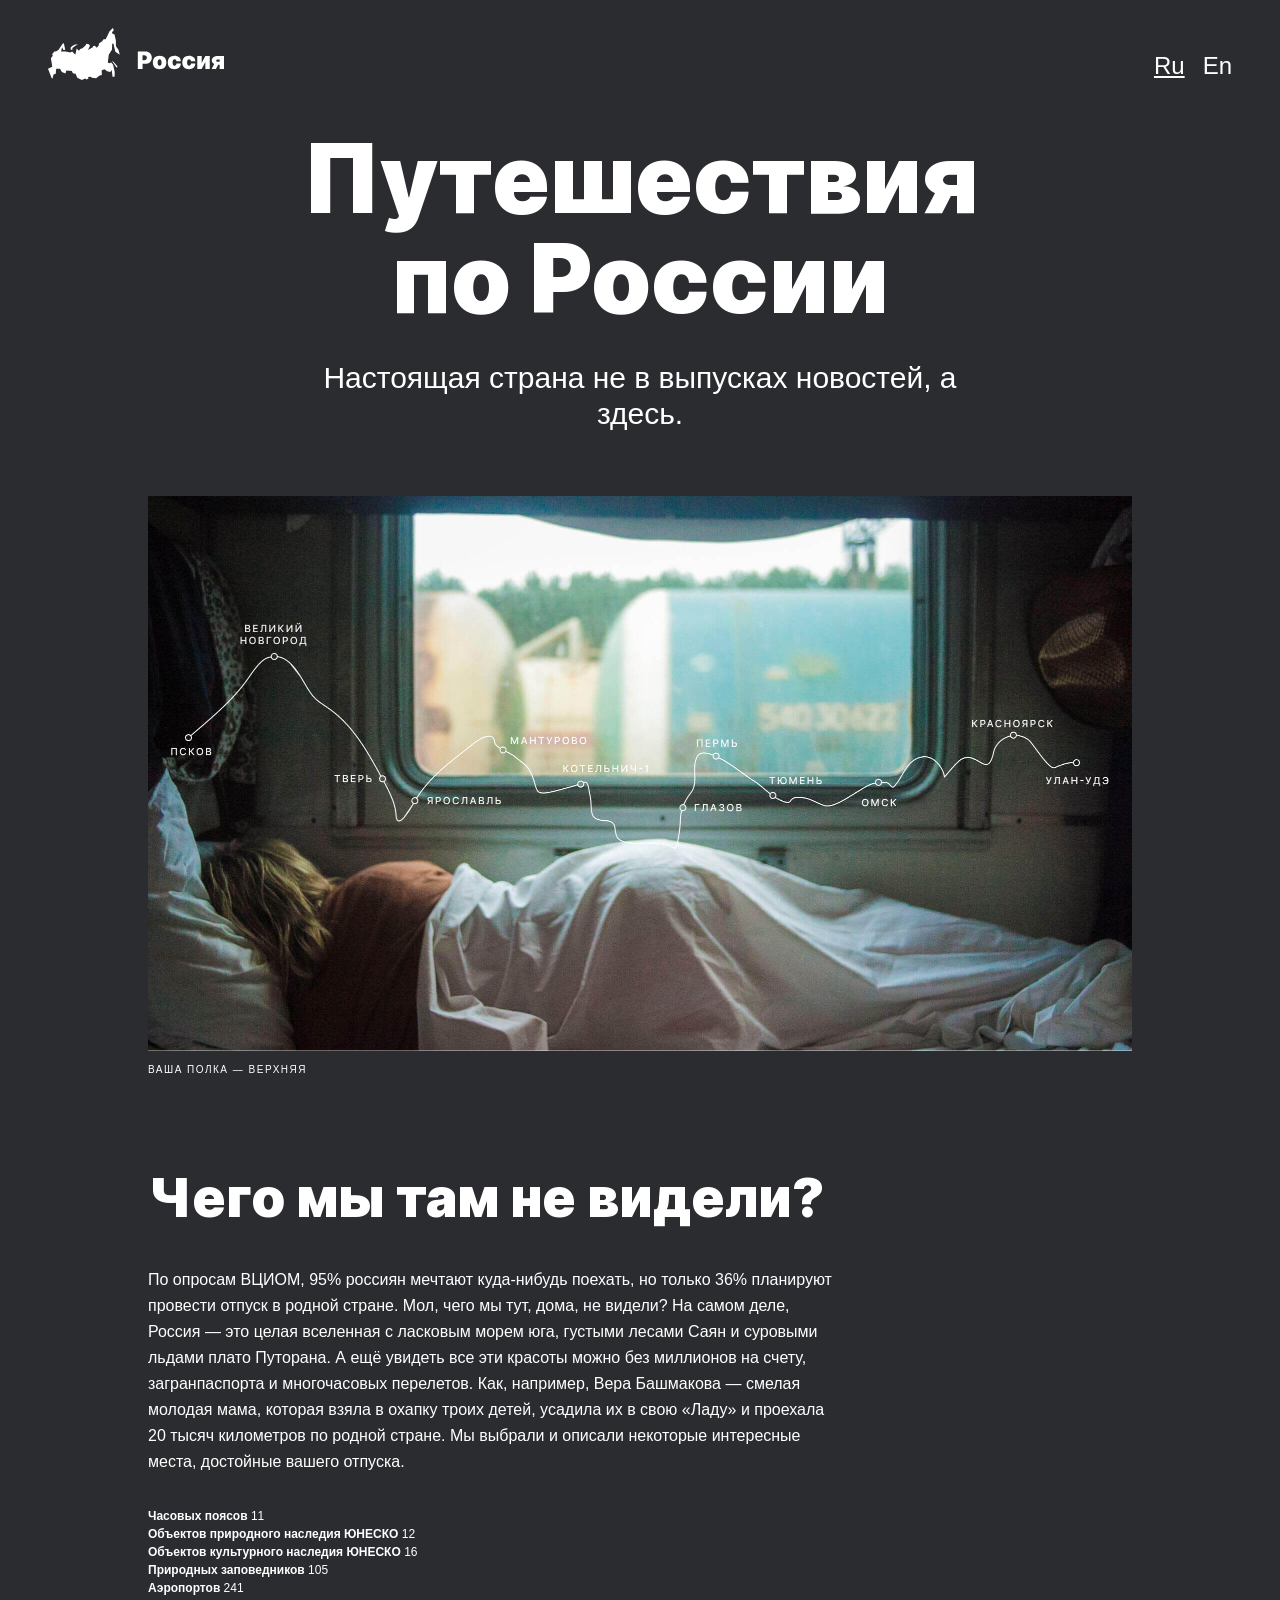
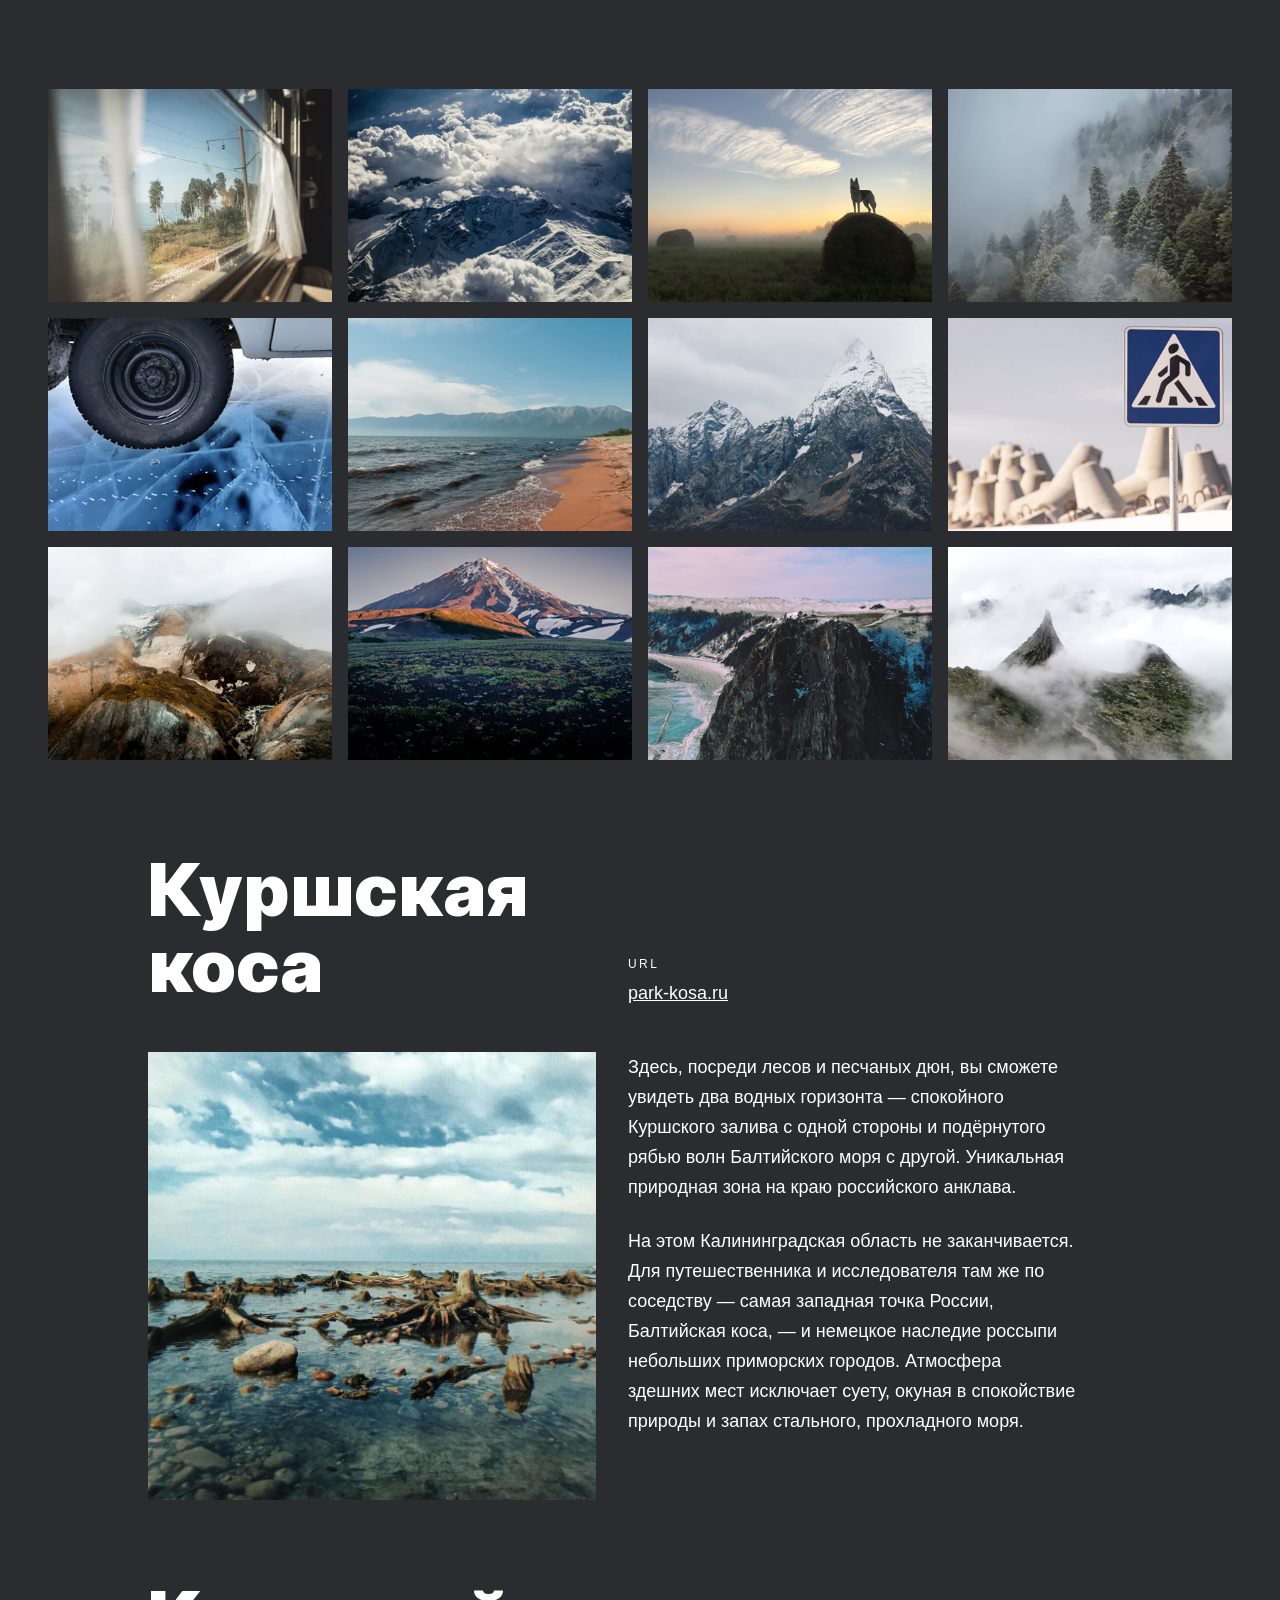
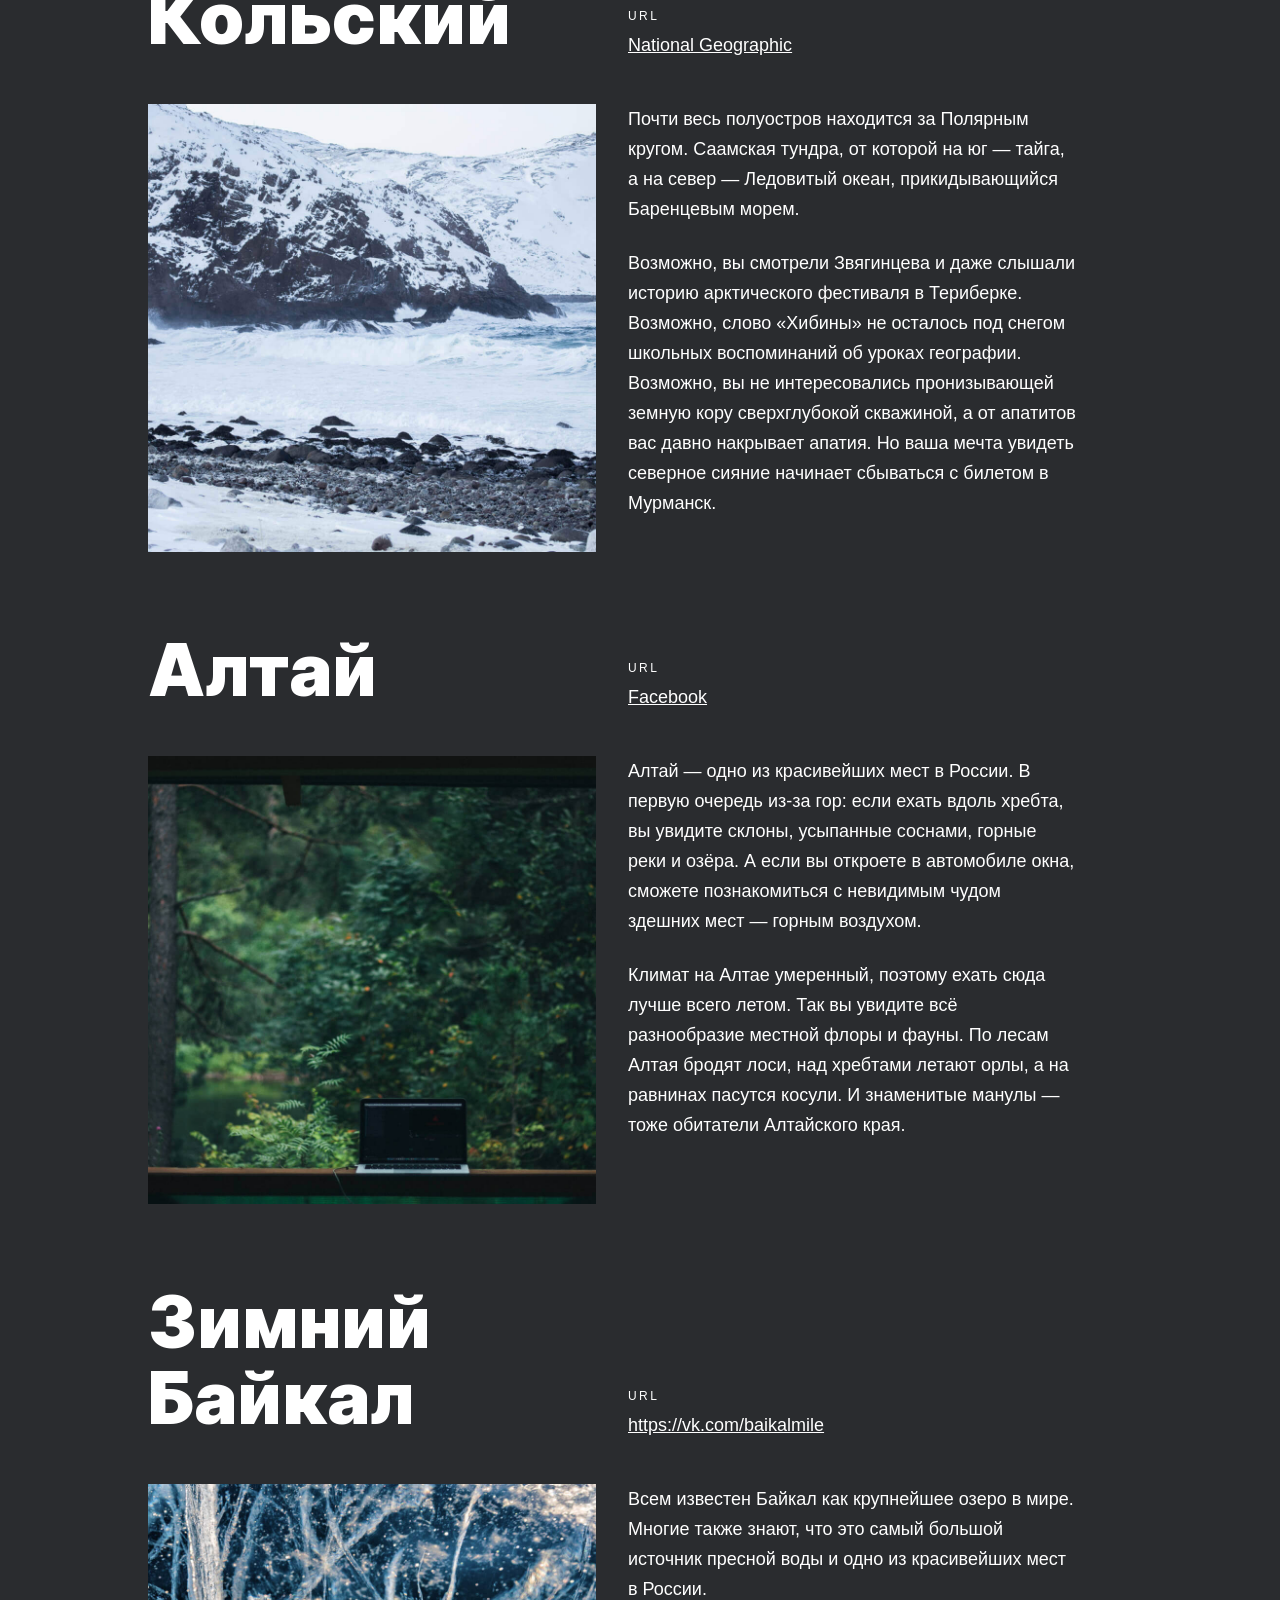
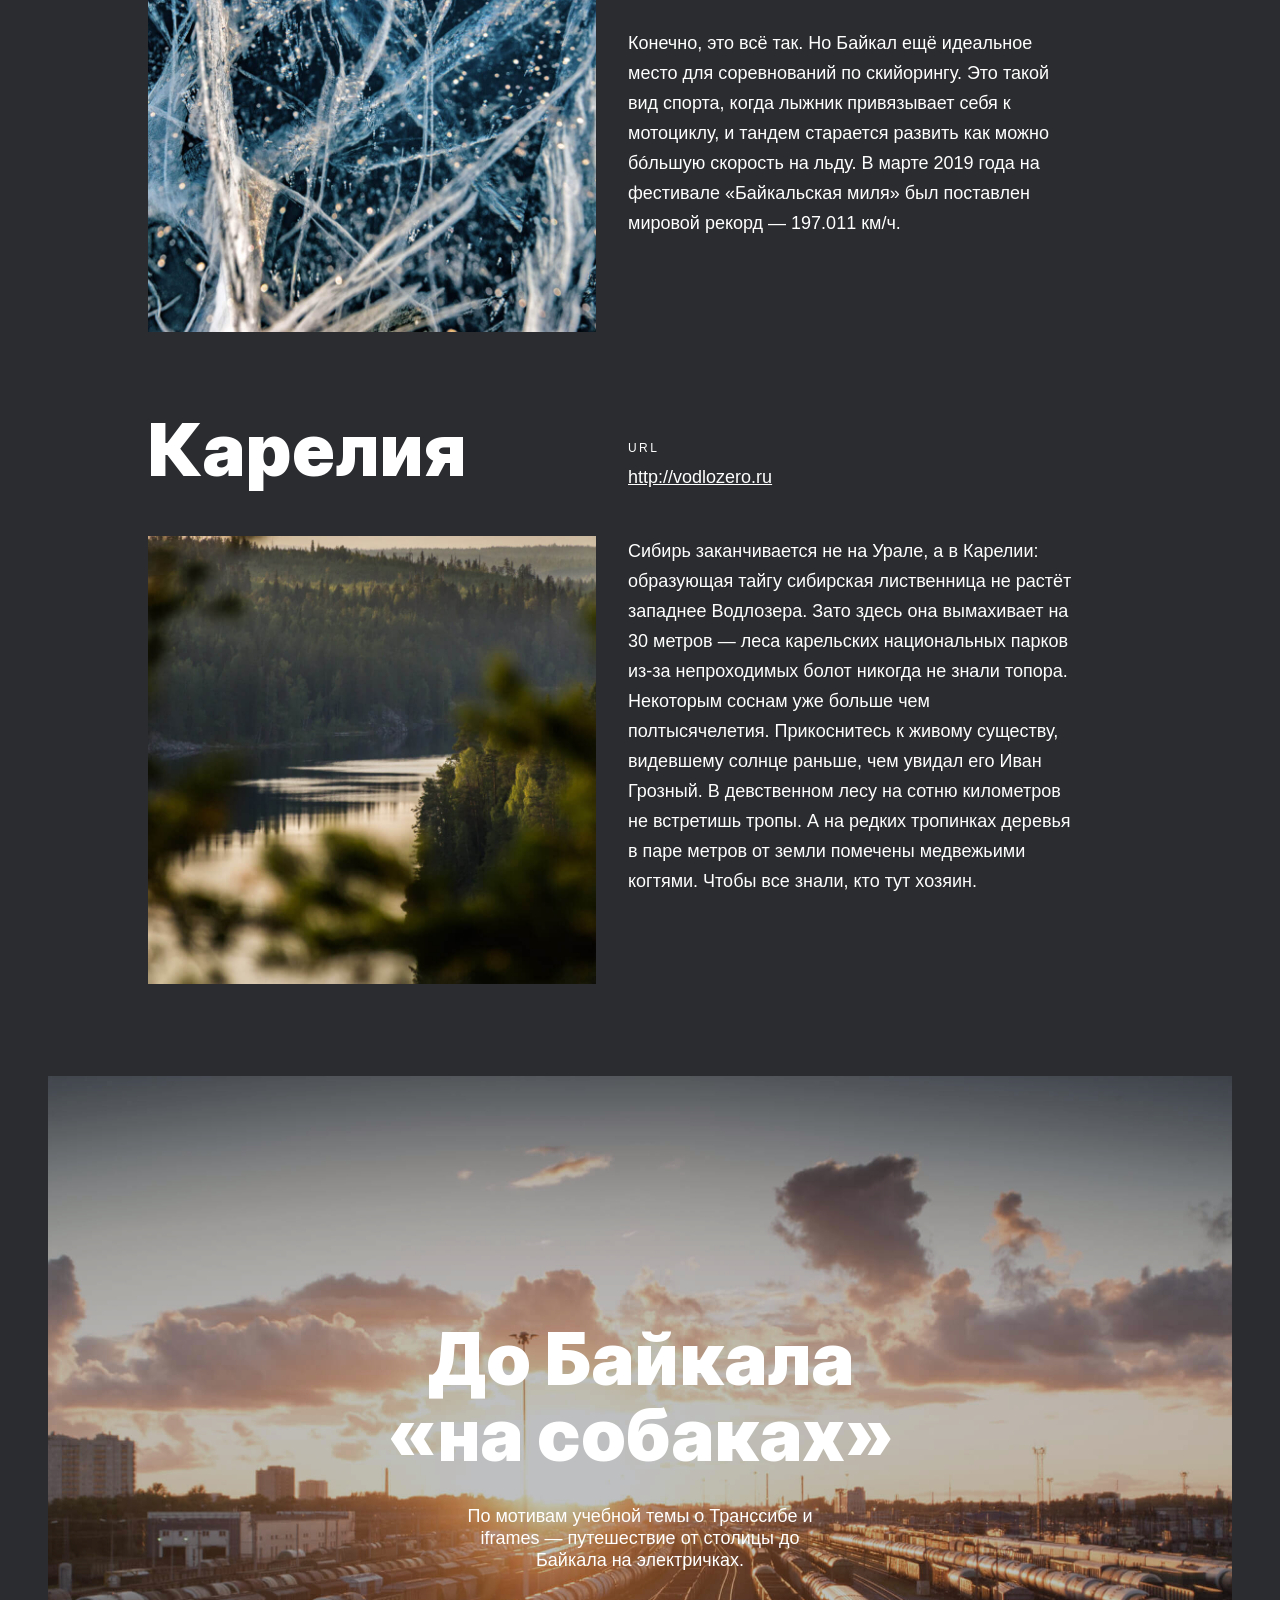
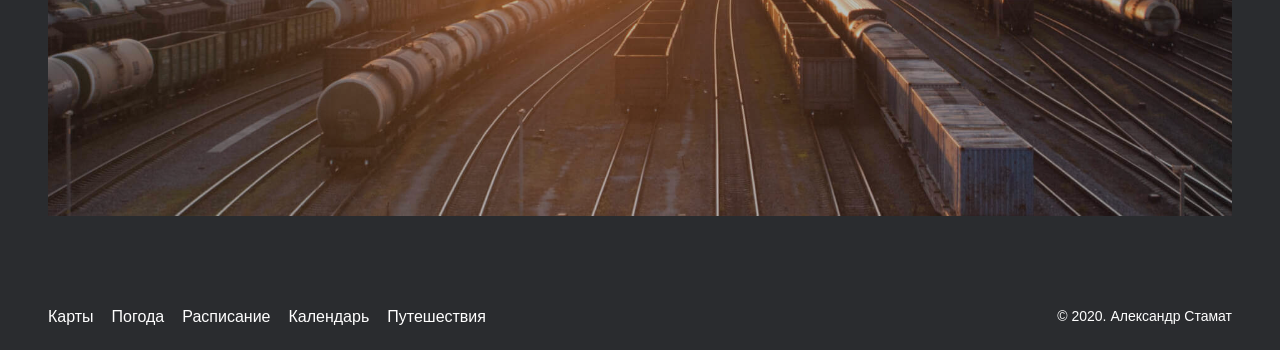
==== commit c75459f0: "finished" ====
--- a/index.html
+++ b/index.html
@@ -114,7 +114,7 @@
       </article>
     </section> 
     <section class="cover">
-        <a class="cover__link" href="https://stampsy.com/na-elektrichkakh-do-baikala" target ="_blank"><h2 class="cover__title">До Байкала «на собаках»</h2>
+        <a class="cover__link" href="https://stampsy.com/na-elektrichkakh-do-baikala" target ="_blank"><h2 class="cover__title">До Байкала «на&nbsp;собаках»</h2>
         <p class="cover__subtitle">По мотивам учебной темы о Транссибе и iframes — путешествие от столицы до Байкала на электричках.</p></a>
     </section>
     <footer class="footer">
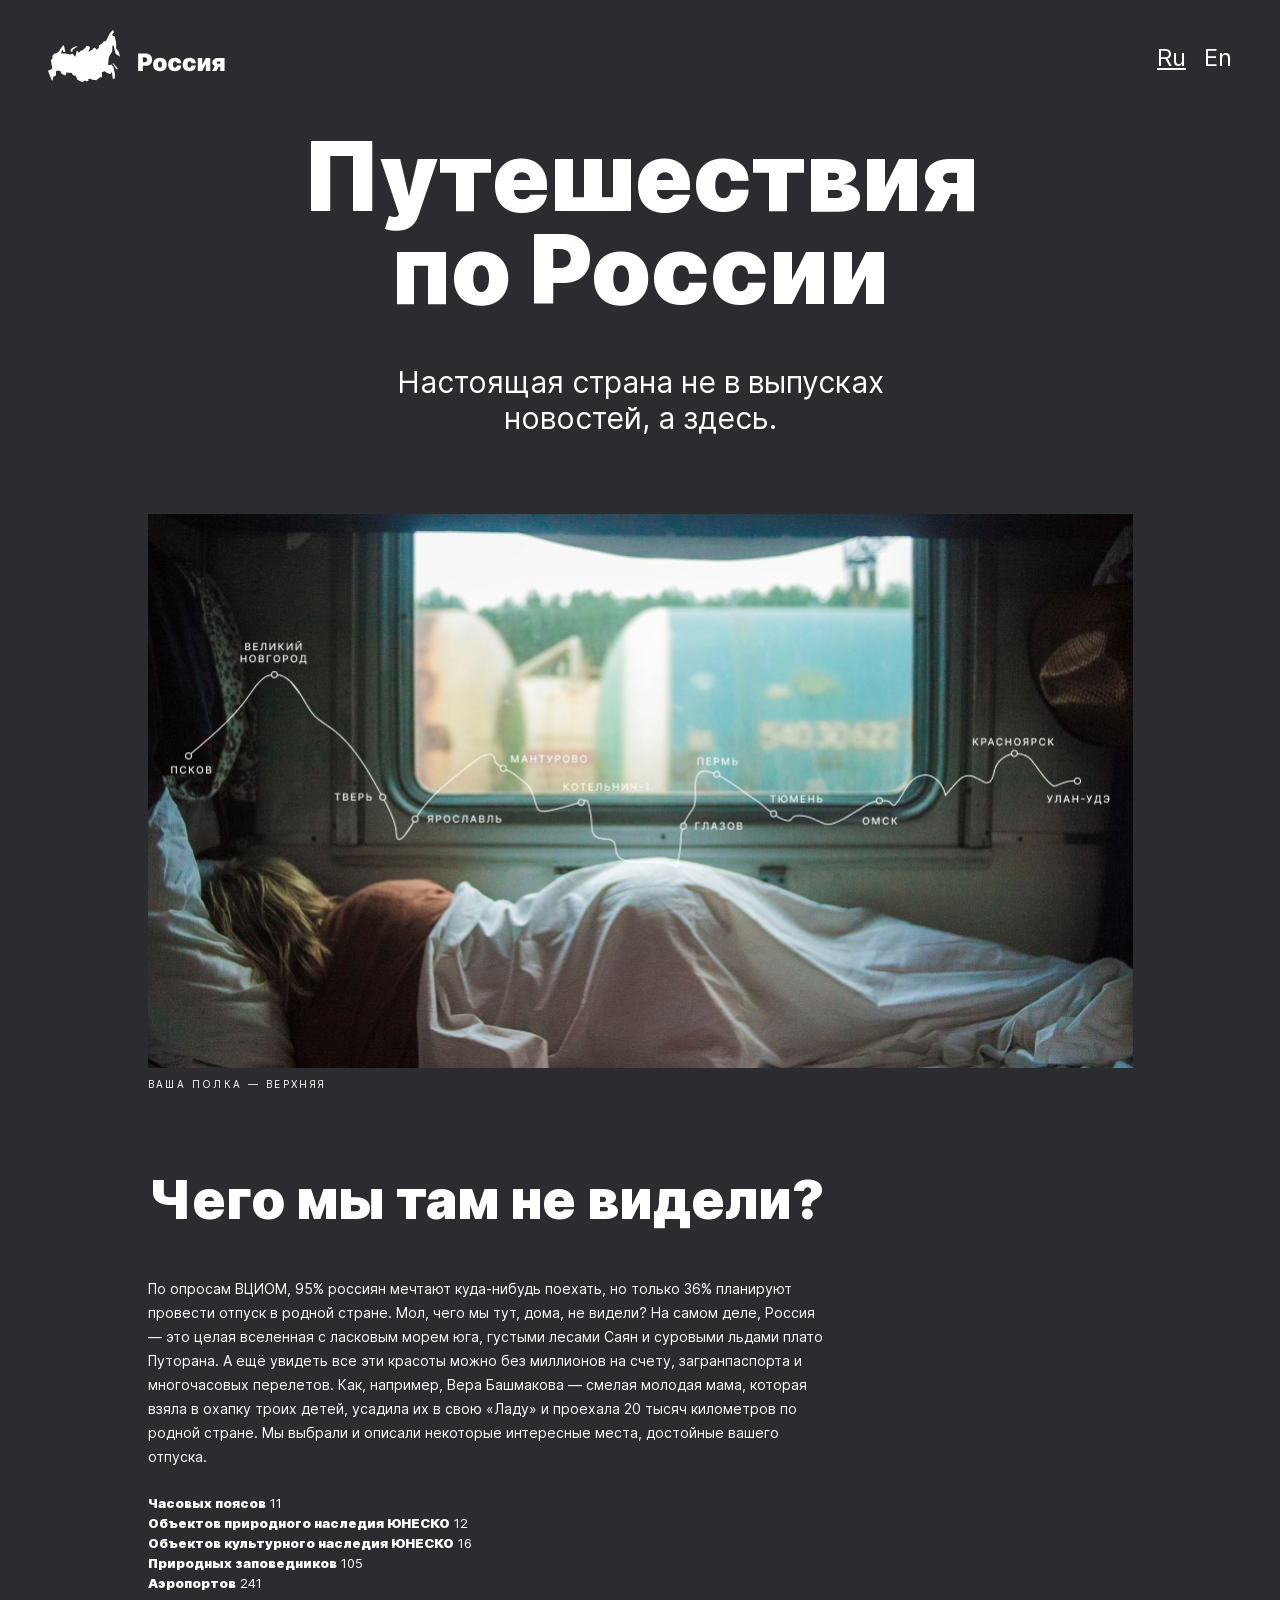
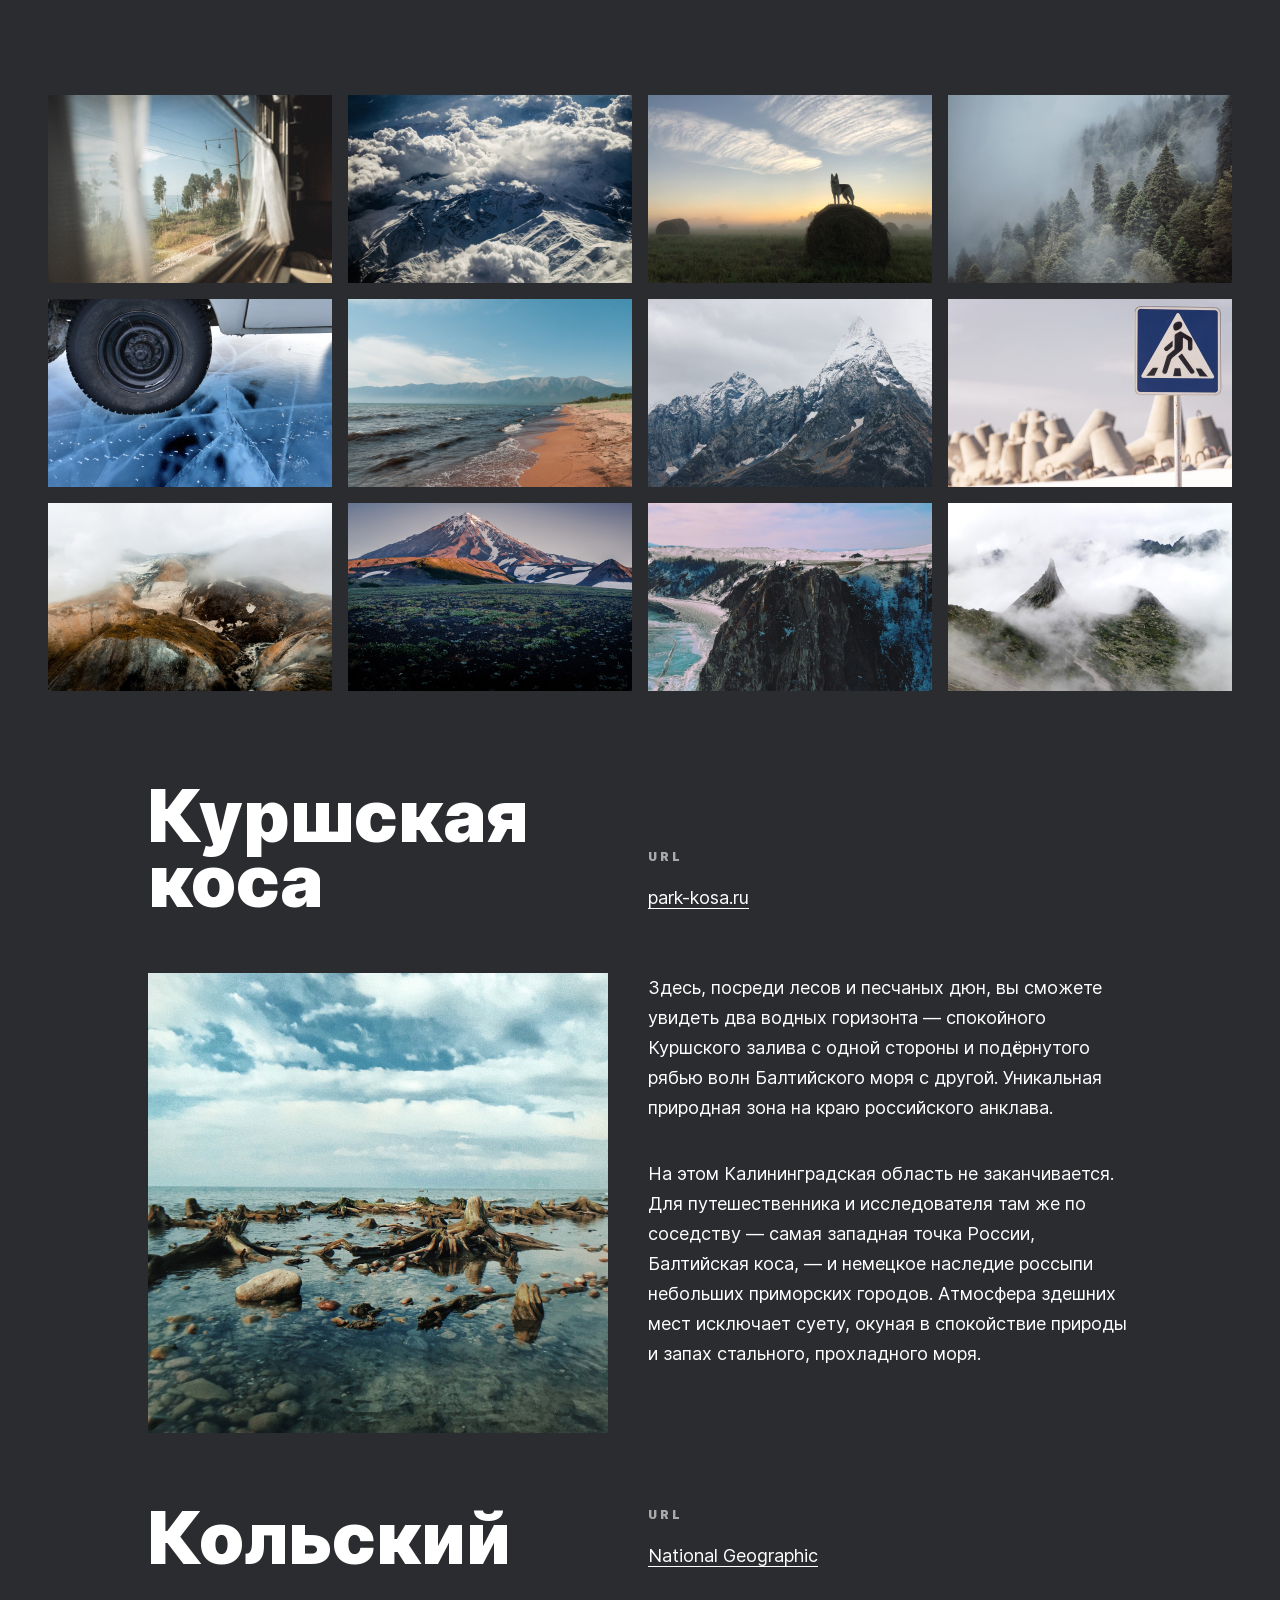
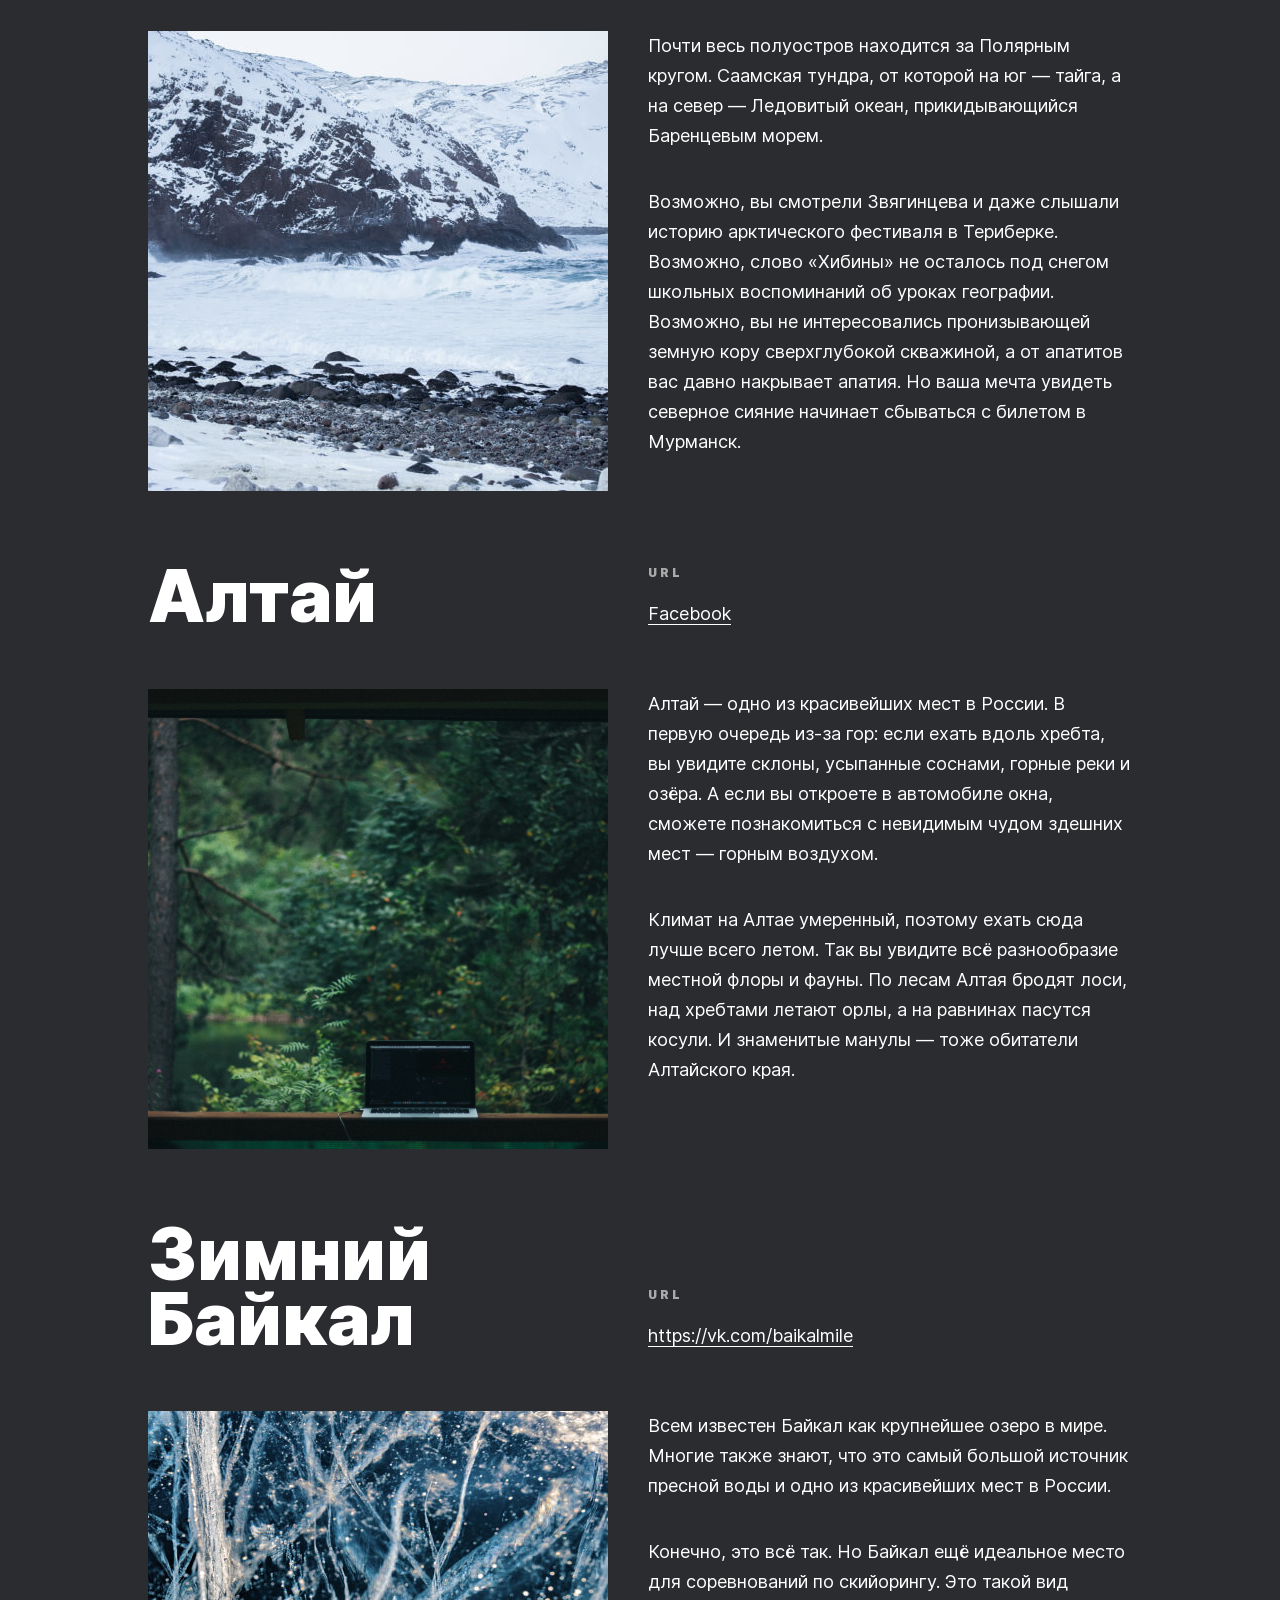
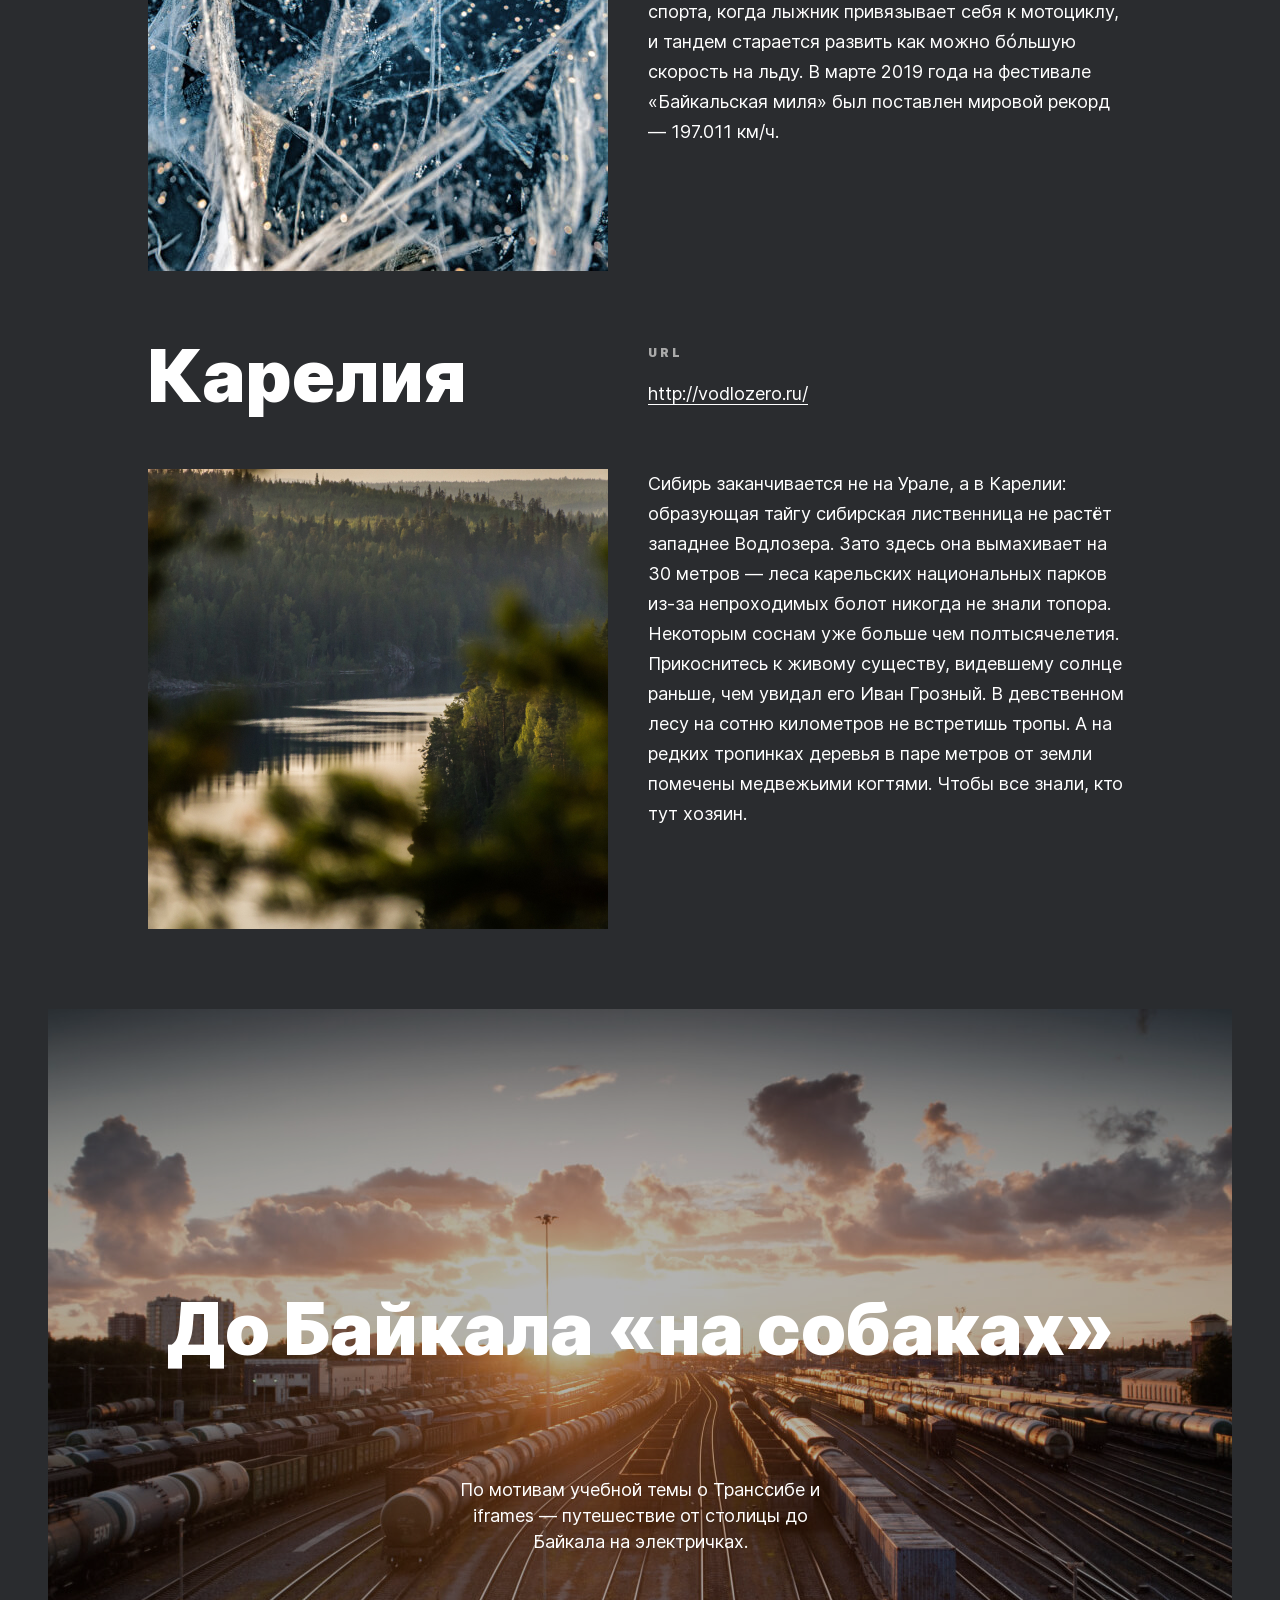
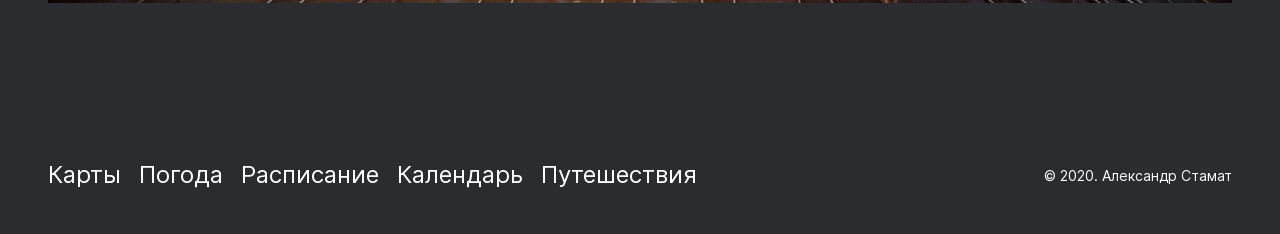
==== commit 58cdc090: "many changes" ====
--- a/index.html
+++ b/index.html
@@ -1,131 +1,144 @@
 <!DOCTYPE html>
 <html lang="ru">
 <head>
-  <meta charset="UTF-8">
-  <meta name="viewport" content="width=device-width, initial-scale=1.0">
-  <link rel="stylesheet" href="./pages/index.css">
-  <title>Путешествия по России</title>
+    <meta charset="UTF-8">
+    <meta name="viewport" content="width=device-width, initial-scale=1.0">
+    <title>Путешествия по России</title>
+    <link rel="stylesheet" href="./pages/index.css">
 </head>
-<body class="page">
+<body class="root">
     <header class="header">
-      <img src="./images/header-logo.svg" alt="Россия" class="header__logo">
-      <ul class="header__lang-links">
-        <li><a class="header__lang-link header__lang-link_target" href="#">Ru</a></li>
-        <li><a class="header__lang-link " href="#">En</a></li>
+      <img src="./images/logo.svg" alt="Логотип России" class="header__logo">
+      <ul class="header__lang-container">
+        <li><a class="header__lang"  href="./index.html">Ru</a></li>
+        <li><a class="header__lang header__lang_status_unselected" href="./index_en.html">En</a></li>
       </ul>
     </header>
-    <section class="lead">
-      <h1 class="lead__title">Путешествия по России</h1>
-      <p class="lead__subtitle">Настоящая страна не в выпусках новостей, а здесь.</p>
-      <figure class="lead__figure">
-      <img src="./images/lead-polka.jpg" alt="Карта" class="lead__image">
-      <figcaption class="lead__caption">ваша полка — верхняя</figcaption>
-      </figure>
-    </section>
-    <section class="intro">
-      <h2 class="intro__title">Чего мы там не видели?</h2>
-      <p class="intro__text">По опросам ВЦИОМ, 95% россиян мечтают куда-нибудь поехать, но только 36% планируют провести отпуск в родной стране. Мол, чего мы тут, дома, не видели? На самом деле, Россия — это целая вселенная с ласковым морем юга, густыми лесами Саян и суровыми льдами плато Путорана. А ещё увидеть все эти красоты можно без миллионов на счету, загранпаспорта и многочасовых перелетов. Как, например, Вера Башмакова — смелая молодая мама, которая взяла в охапку троих детей, усадила их в свою «Ладу» и проехала 20 тысяч километров по родной стране. Мы выбрали и описали некоторые интересные места, достойные вашего отпуска.</p>
-      <ul class="intro__list">
-        <li>Часовых поясов <span class="intro__span-accent">11</span></li>
-        <li>Объектов природного наследия ЮНЕСКО <span class="intro__span-accent">12</span></li>
-        <li>Объектов культурного наследия ЮНЕСКО <span class="intro__span-accent">16</span></li>
-        <li>Природных заповедников <span class="intro__span-accent">105</span></li>
-        <li>Аэропортов <span class="intro__span-accent">241</span></li>
-      </ul>
-    </section>
-   <section class="photo-grid">
-      <img src="./images/1.jpg" alt="Поезд" class="photo-grid__item">
-      <img src="./images/2.jpg" alt="Облака" class="photo-grid__item">
-      <img src="./images/3.jpg" alt="Поле" class="photo-grid__item">
-      <img src="./images/4.jpg" alt="Леса" class="photo-grid__item">
-      <img src="./images/5.jpg" alt="Лед" class="photo-grid__item">
-      <img src="./images/6.jpg" alt="Море" class="photo-grid__item">
-      <img src="./images/7.jpg" alt="Снежные горы" class="photo-grid__item">
-      <img src="./images/8.jpg" alt="Знак" class="photo-grid__item">
-      <img src="./images/9.jpg" alt="Горы в тумане" class="photo-grid__item">
-      <img src="./images/10.jpg" alt="Высокая гора" class="photo-grid__item">
-      <img src="./images/11.jpg" alt="Байкал" class="photo-grid__item">
-      <img src="./images/12.jpg" alt="Туман" class="photo-grid__item">
-    </section>
-    <section class="places">
-     <article class="place">
+    <main class="content">
+      <section class="lead">
+        <h1 class="lead__title">Путешествия по&nbsp;России</h1>
+        <p class="lead__subtitle">Настоящая страна не в выпусках новостей, а&nbsp;здесь.</p>
+        <img src="./images/lead.jpg" alt="Карта" class="lead__image">
+        <p class="lead__caption">ваша полка — верхняя</p>
+      </section>
+
+      <section class="intro">
+        <h2 class="intro__title">Чего&nbsp;мы&nbsp;там не&nbsp;видели?</h2>
+        <p class="intro__content-row">По опросам ВЦИОМ, 95% россиян мечтают куда-нибудь поехать, но только 36% планируют провести отпуск в родной стране. Мол, чего мы тут, дома, не видели? На самом деле, Россия — это целая вселенная с ласковым морем юга, густыми лесами Саян и суровыми льдами плато Путорана. А ещё увидеть все эти красоты можно без миллионов на счету, загранпаспорта и многочасовых перелетов. Как, например, Вера Башмакова — смелая молодая мама, которая взяла в охапку троих детей, усадила их в свою «Ладу» и проехала 20 тысяч километров по родной стране. Мы выбрали и описали некоторые интересные места, достойные вашего отпуска.</p>
+        <ul class="intro__text">
+          <li>
+            <strong>Часовых поясов</strong> 11
+          </li>
+          <li>
+            <strong>Объектов природного наследия ЮНЕСКО</strong> 12
+          </li>
+          <li>
+            <strong>Объектов культурного наследия ЮНЕСКО</strong> 16
+          </li>
+          <li>
+            <strong>Природных заповедников</strong> 105
+          </li>
+          <li>
+            <strong>Аэропортов</strong> 241
+          </li>
+        </ul>
+      </section>
+
+      <section class="photo-grid">
+        <img src="./images/train.jpg" alt="Вид из окна поезда" class="photo-grid__item">
+        <img src="./images/atharva-tulsi-472908-unsplash.jpg" alt="Горы и облака" class="photo-grid__item">
+        <img src="./images/tuman.jpg" alt="Собака на стоге сена" class="photo-grid__item">
+        <img src="./images/sochi.jpg" alt="Туманный лес" class="photo-grid__item">
+        <img src="./images/arisa-chattasa-559627-unsplash.jpg" alt="Колесо на льду" class="photo-grid__item">
+        <img src="./images/baikal.jpg" alt="Побережье" class="photo-grid__item">
+        <img src="./images/elbrus.jpg" alt="Горы" class="photo-grid__item">
+        <img src="./images/stanislav-kondratiev-459423-unsplash.jpg" alt="Знак пешеходного перехода" class="photo-grid__item">
+        <img src="./images/kamchatka.jpg" alt="Камчатка" class="photo-grid__item">
+        <img src="./images/kamchatka2.jpg" alt="Горы Камчатки" class="photo-grid__item">
+        <img src="./images/baikal2.jpg" alt="Побережье Байкала" class="photo-grid__item">
+        <img src="./images/ergaki.jpg" alt="Горы в тумане" class="photo-grid__item">
+      </section>
+
+      <section class="places">
+        <div class="place">
           <h2 class="place__title">Куршская коса</h2>
           <div class="place__website">
-            <p class="place__url-heading">url</p>
-            <a class="place__link" href="http://park-kosa.ru" target ="_blank">park-kosa.ru</a>
+            <h3 class="place__website-heading">URL</h3>
+            <a href="http://park-kosa.ru/" target="_blank" class="place__website-url">park-kosa.ru</a>
           </div>
-          <img class="place__image" src="./images/place-kosa.jpg" alt="Коса">
+          <img src="./images/nikita-tikhomirov-1153188-unsplash.jpg" alt="Изображение Куршской косы" class="place__image">
           <div class="place__paragraphs">
             <p class="place__paragraph">Здесь, посреди лесов и песчаных дюн, вы сможете увидеть два водных горизонта — спокойного Куршского залива с одной стороны и подёрнутого рябью волн Балтийского моря с другой. Уникальная природная зона на краю российского анклава.</p>
             <p class="place__paragraph">На этом Калининградская область не заканчивается. Для путешественника и исследователя там же по соседству — самая западная точка России, Балтийская коса, — и немецкое наследие россыпи небольших приморских городов. Атмосфера здешних мест исключает суету, окуная в спокойствие природы и запах стального, прохладного моря.</p>
           </div>
-      </article>
- 
-      <article class="place">
-        <h2 class="place__title">Кольский</h2>
-        <div class="place__website">
-          <p class="place__url-heading">url</p>
-          <a class="place__link" href="https://yourshot.nationalgeographic.com/photos/?keywords=kolskiy" target ="_blank">National Geographic</a>
         </div>
-        <img class="place__image" src="./images/place-kolsky.jpg" alt="Кольский">
-        <div class="place__paragraphs">
-          <p class="place__paragraph">Почти весь полуостров находится за Полярным кругом. Саамская тундра, от которой на юг — тайга, а на север — Ледовитый океан, прикидывающийся Баренцевым морем.</p>
-          <p class="place__paragraph">Возможно, вы смотрели Звягинцева и даже слышали историю арктического фестиваля в Териберке. Возможно, слово «Хибины» не осталось под снегом школьных воспоминаний об уроках географии. Возможно, вы не интересовались пронизывающей земную кору сверхглубокой скважиной, а от апатитов вас давно накрывает апатия. Но ваша мечта увидеть северное сияние начинает сбываться с билетом в Мурманск.</p>
+        <div class="place">
+          <h2 class="place__title">Кольский</h2>
+          <div class="place__website">
+            <h3 class="place__website-heading">URL</h3>
+            <a href="https://yourshot.nationalgeographic.com/photos/?keywords=kolskiy" target="_blank" class="place__website-url">National Geographic</a>
+          </div>
+          <img src="./images/m-r-760504-unsplash.jpg" alt="Заснеженные горы" class="place__image">
+          <div class="place__paragraphs">
+            <p class="place__paragraph">Почти весь полуостров находится за Полярным кругом. Саамская тундра, от которой на юг — тайга, а на север — Ледовитый океан, прикидывающийся Баренцевым морем.</p>
+            <p class="place__paragraph">Возможно, вы смотрели Звягинцева и даже слышали историю арктического фестиваля в Териберке. Возможно, слово «Хибины» не осталось под снегом школьных воспоминаний об уроках географии. Возможно, вы не интересовались пронизывающей земную кору сверхглубокой скважиной, а от апатитов вас давно накрывает апатия. Но ваша мечта увидеть северное сияние начинает сбываться с билетом в Мурманск.</p>
+          </div>
         </div>
-      </article>
+        <div class="place">
+          <h2 class="place__title">Алтай</h2>
+          <div class="place__website">
+            <h3 class="place__website-heading">URL</h3>
+            <a href="https://www.facebook.com/vera.bashmakova/posts/10156011613718822" target="_blank" class="place__website-url">Facebook</a>
+          </div>
+          <img src="./images/nail-gilfanov-527808-unsplash.jpg" alt="Ноутбук на фоне леса" class="place__image">
+          <div class="place__paragraphs">
+            <p class="place__paragraph">Алтай — одно из красивейших мест в России. В первую очередь из-за гор: если ехать вдоль хребта, вы увидите склоны, усыпанные соснами, горные реки и озёра. А если вы откроете в автомобиле окна, сможете познакомиться с невидимым чудом здешних мест — горным воздухом.</p>
+            <p class="place__paragraph">Климат на Алтае умеренный, поэтому ехать сюда лучше всего летом. Так вы увидите всё разнообразие местной флоры и фауны. По лесам Алтая бродят лоси, над хребтами летают орлы, а на равнинах пасутся косули. И знаменитые манулы — тоже обитатели Алтайского края.</p>
+          </div>
+        </div>
+        <div class="place">
+          <h2 class="place__title">Зимний Байкал</h2>
+          <div class="place__website">
+            <h3 class="place__website-heading">URL</h3>
+            <a href="https://vk.com/baikalmile" target="_blank" class="place__website-url">https://vk.com/baikalmile</a>
+          </div>
+          <img src="./images/sergey-pesterev-1156037-unsplash.jpg" alt="Лед Байкала" class="place__image">
+          <div class="place__paragraphs">
+            <p class="place__paragraph">Всем известен Байкал как крупнейшее озеро в мире. Многие также знают, что это самый большой источник пресной воды и одно из красивейших мест в России.</p>
+            <p class="place__paragraph">Конечно, это всё так. Но Байкал ещё идеальное место для соревнований по скийорингу. Это такой вид спорта, когда лыжник привязывает себя к мотоциклу, и тандем старается развить как можно бóльшую скорость на льду. В марте 2019 года на фестивале «Байкальская миля» был поставлен мировой рекорд — 197.011 км/ч.</p>
+          </div>
+        </div>
+        <div class="place">
+          <h2 class="place__title">Карелия</h2>
+          <div class="place__website">
+            <h3 class="place__website-heading">URL</h3>
+            <a href="http://vodlozero.ru/" target="_blank" class="place__website-url">http://vodlozero.ru/</a>
+          </div>
+          <img src="./images/vladimir-fedotov-652306-unsplash.jpg" alt="Озеро по среди леса" class="place__image">
+          <div class="place__paragraphs">
+            <p class="place__paragraph">Сибирь заканчивается не на Урале, а в Карелии: образующая тайгу сибирская лиственница не растёт западнее Водлозера. Зато здесь она вымахивает на 30 метров — леса карельских национальных парков из-за непроходимых болот никогда не знали топора. Некоторым соснам уже больше чем полтысячелетия. Прикоснитесь к живому существу, видевшему солнце раньше, чем увидал его Иван Грозный. В девственном лесу на сотню километров не встретишь тропы. А на редких тропинках деревья в паре метров от земли помечены медвежьими когтями. Чтобы все знали, кто тут хозяин.</p>
+          </div>
+        </div>
+      </section>
 
-      <article class="place">
-        <h2 class="place__title">Алтай</h2>
-        <div class="place__website">
-          <p class="place__url-heading">url</p>
-          <a class="place__link" href="https://www.facebook.com/vera.bashmakova/posts/10156011613718822" target ="_blank">Facebook</a>
-        </div>
-        <img class="place__image" src="./images/place-altai.jpg" alt="Алтай">
-        <div class="place__paragraphs">
-          <p class="place__paragraph">Алтай — одно из красивейших мест в России. В первую очередь из-за гор: если ехать вдоль хребта, вы увидите склоны, усыпанные соснами, горные реки и озёра. А если вы откроете в автомобиле окна, сможете познакомиться с невидимым чудом здешних мест — горным воздухом.</p>
-          <p class="place__paragraph">Климат на Алтае умеренный, поэтому ехать сюда лучше всего летом. Так вы увидите всё разнообразие местной флоры и фауны. По лесам Алтая бродят лоси, над хребтами летают орлы, а на равнинах пасутся косули. И знаменитые манулы — тоже обитатели Алтайского края.</p>
-        </div>
-        
-      </article>
-
-      <article class="place">
-        <h2 class="place__title">Зимний Байкал</h2>
-        <div class="place__website">
-          <p class="place__url-heading">url</p>
-          <a class="place__link" href="https://vk.com/baikalmile" target ="_blank">https://vk.com/baikalmile</a>
-        </div>
-        <img class="place__image" src="./images/place-winter-baikal.jpg" alt="Зимний Байкал">
-        <div class="place__paragraphs">
-          <p class="place__paragraph">Всем известен Байкал как крупнейшее озеро в мире. Многие также знают, что это самый большой источник пресной воды и одно из красивейших мест в России.</p>
-          <p class="place__paragraph">Конечно, это всё так. Но Байкал ещё идеальное место для соревнований по скийорингу. Это такой вид спорта, когда лыжник привязывает себя к мотоциклу, и тандем старается развить как можно бóльшую скорость на льду. В марте 2019 года на фестивале «Байкальская миля» был поставлен мировой рекорд — 197.011 км/ч.</p>
-        </div>
-      </article>
-
-      <article class="place">
-        <h2 class="place__title">Карелия</h2>
-        <div class="place__website">
-          <p class="place__url-heading">url</p>
-          <a class="place__link" href="http://vodlozero.ru" target ="_blank">http://vodlozero.ru</a>
-        </div>
-        <img class="place__image" src="./images/place-karelia.jpg" alt="Карелия">
-        <div class="place__paragraphs">
-          <p class="place__paragraph">Сибирь заканчивается не на Урале, а в Карелии: образующая тайгу сибирская лиственница не растёт западнее Водлозера. Зато здесь она вымахивает на 30 метров — леса карельских национальных парков из-за непроходимых болот никогда не знали топора. Некоторым соснам уже больше чем полтысячелетия. Прикоснитесь к живому существу, видевшему солнце раньше, чем увидал его Иван Грозный. В девственном лесу на сотню километров не встретишь тропы. А на редких тропинках деревья в паре метров от земли помечены медвежьими когтями. Чтобы все знали, кто тут хозяин.</p>
-        </div>
-      </article>
-    </section> 
-    <section class="cover">
-        <a class="cover__link" href="https://stampsy.com/na-elektrichkakh-do-baikala" target ="_blank"><h2 class="cover__title">До Байкала «на&nbsp;собаках»</h2>
-        <p class="cover__subtitle">По мотивам учебной темы о Транссибе и iframes — путешествие от столицы до Байкала на электричках.</p></a>
-    </section>
+      <section class="cover">
+        <a href="https://stampsy.com/na-elektrichkakh-do-baikala" target="_blank" class="cover__link">
+          <h2 class="cover__title">До Байкала «на&nbsp;собаках»</h2>
+          <p class="cover__subtitle">По мотивам учебной темы о Транссибе и iframes — путешествие от столицы до Байкала на электричках.</p>
+        </a>
+      </section>
+    </main>
     <footer class="footer">
       <nav class="footer__links">
-          <a href="https://yandex.ru/maps" class="footer__link" target ="_blank">Карты</a>
-          <a href="https://yandex.ru/pogoda" class="footer__link" target ="_blank">Погода</a>
-          <a href="https://rasp.yandex.ru" class="footer__link" target ="_blank">Расписание</a>
-          <a href="https://calendar.yandex.ru" class="footer__link" target ="_blank">Календарь</a>
-          <a href="https://travel.yandex.ru" class="footer__link" target ="_blank">Путешествия</a>
+        <ul class="footer__links">
+          <li class="footer__link"><a href="https://yandex.ru/maps/" target="_blank" class="footer__link">Карты</a></li>
+          <li class="footer__link"><a href="https://yandex.ru/pogoda/" target="_blank" class="footer__link">Погода</a></li>
+          <li class="footer__link"><a href="https://rasp.yandex.ru/" target="_blank" class="footer__link">Расписание</a></li>
+          <li class="footer__link"><a href="https://calendar.yandex.ru/" target="_blank" class="footer__link">Календарь</a></li>
+          <li class="footer__link"><a href="https://travel.yandex.ru" target="_blank" class="footer__link">Путешествия</a></li>
+        </ul>
       </nav>
-      <p class="footer__copyright">© 2020. Александр Стамат</p>
+      <p class="footer__copyright">&copy; 2020. Александр Стамат</p>
     </footer>
 </body>
-</html>+</html>
--- a/pages/index.css
+++ b/pages/index.css
@@ -1,11 +1,15 @@
 @import url(../vendor/normalize.css);
-@import url(../vendor/fonts/fonts.css);
-@import url(../blocks/page/page.css);
+@import url(../fonts/inter.css);
+@import url(../blocks/root/root.css);
 @import url(../blocks/cover/cover.css);
 @import url(../blocks/footer/footer.css);
 @import url(../blocks/header/header.css);
 @import url(../blocks/intro/intro.css);
 @import url(../blocks/lead/lead.css);
 @import url(../blocks/photo-grid/photo-grid.css);
+@import url(../blocks/places/places.css);
 @import url(../blocks/place/place.css);
-@import url(../blocks/places/places.css);
+
+
+
+
